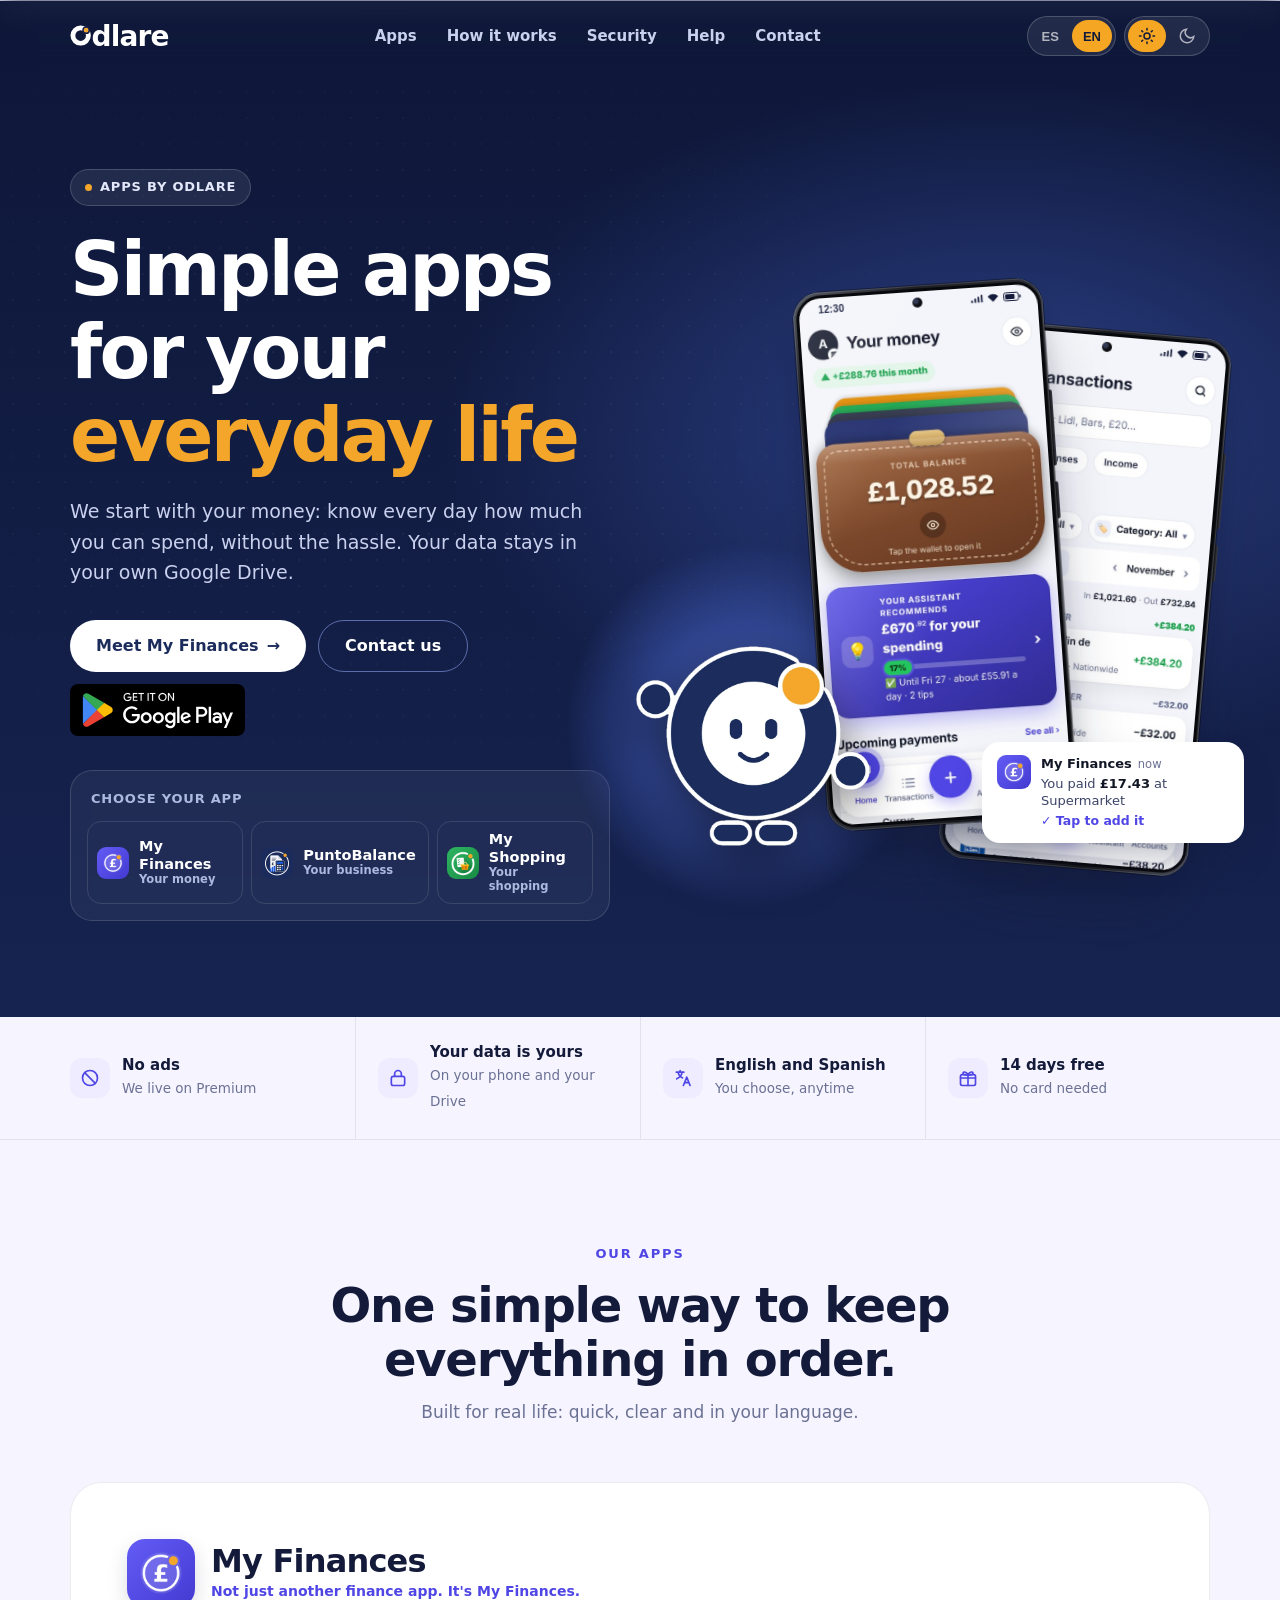
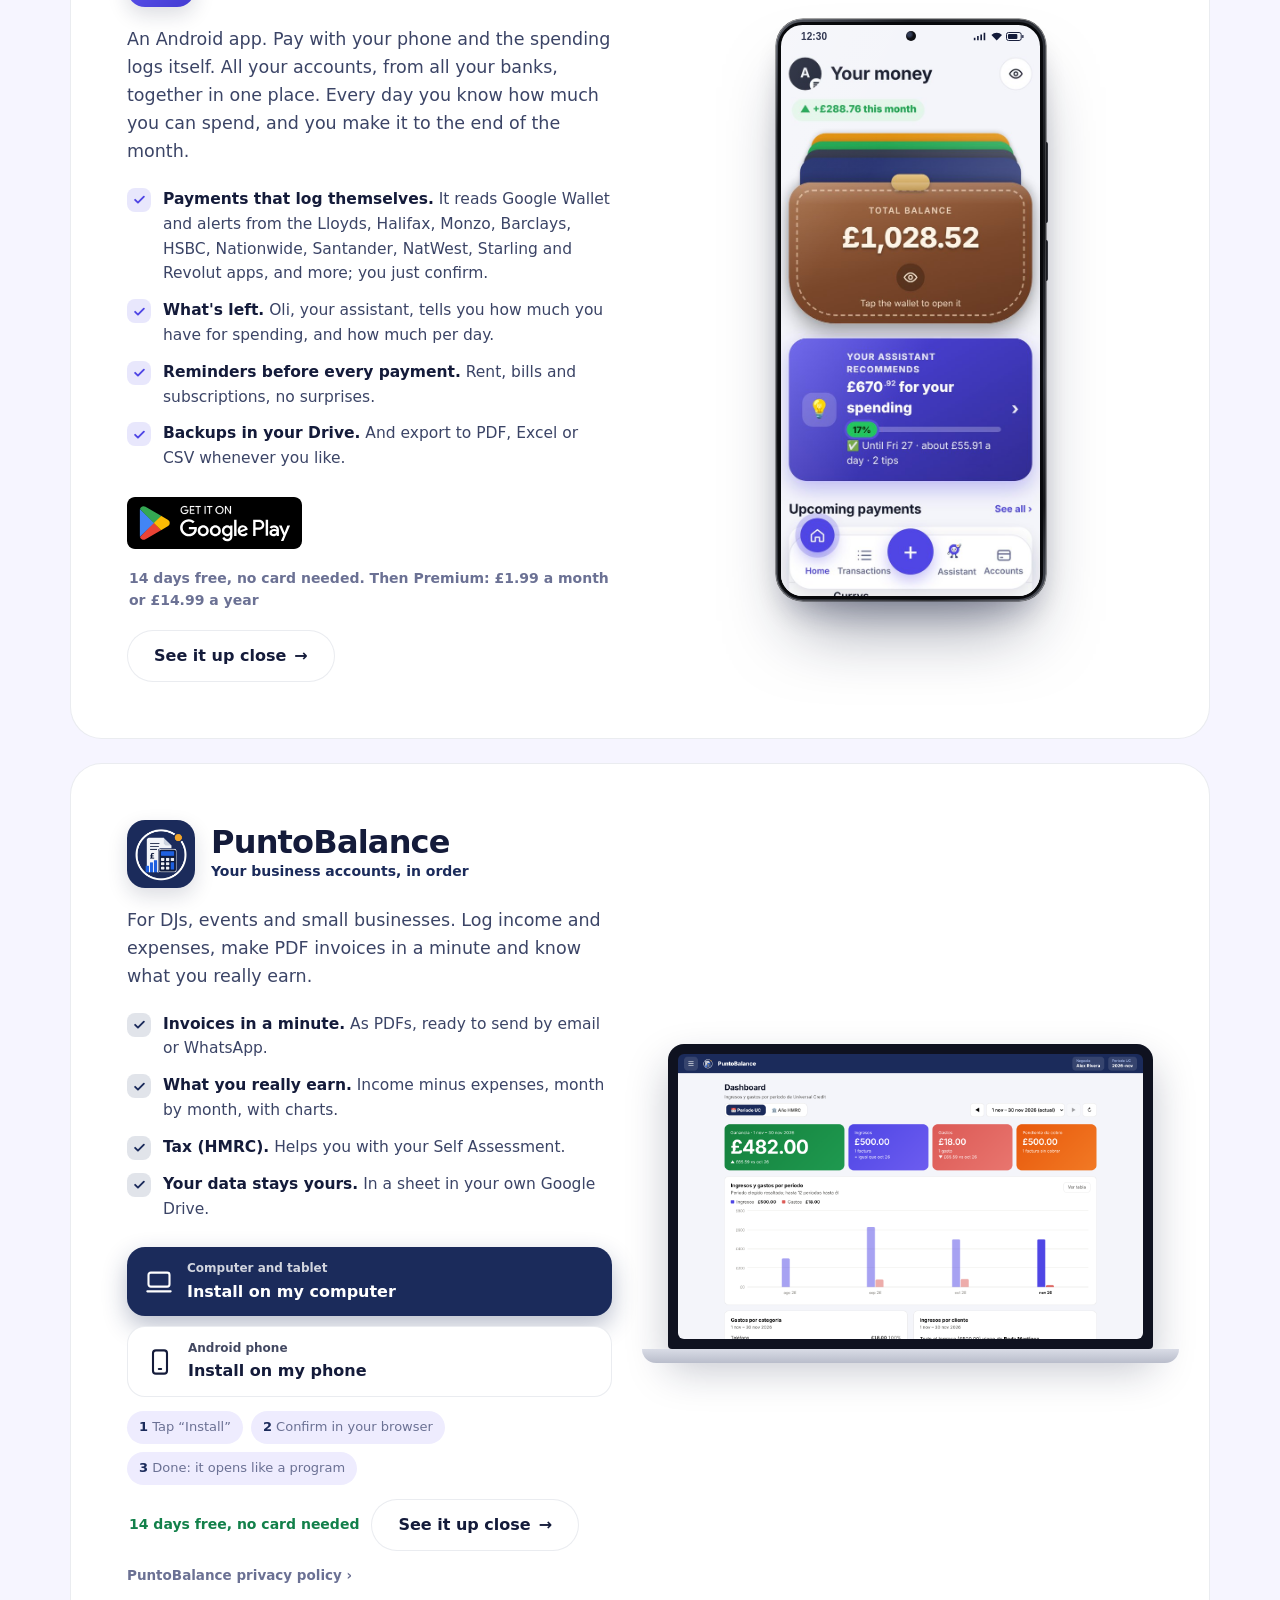
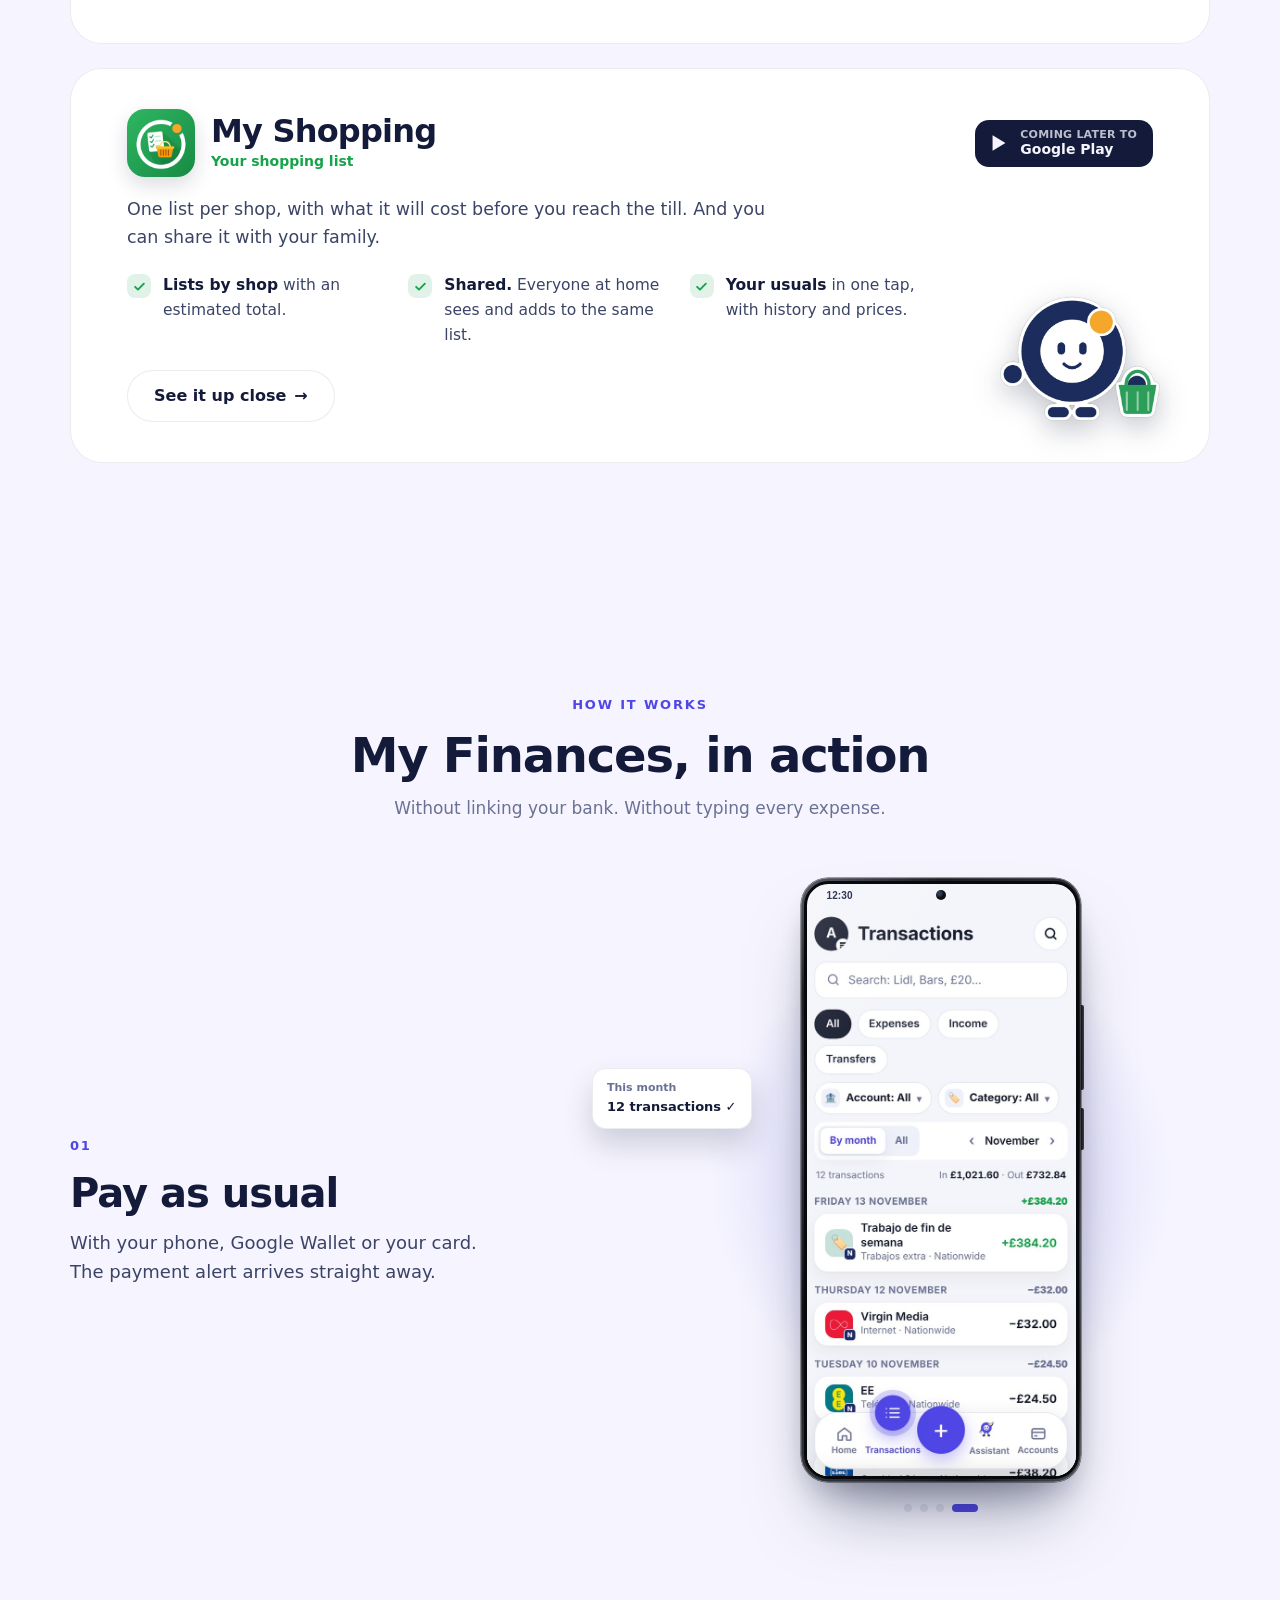
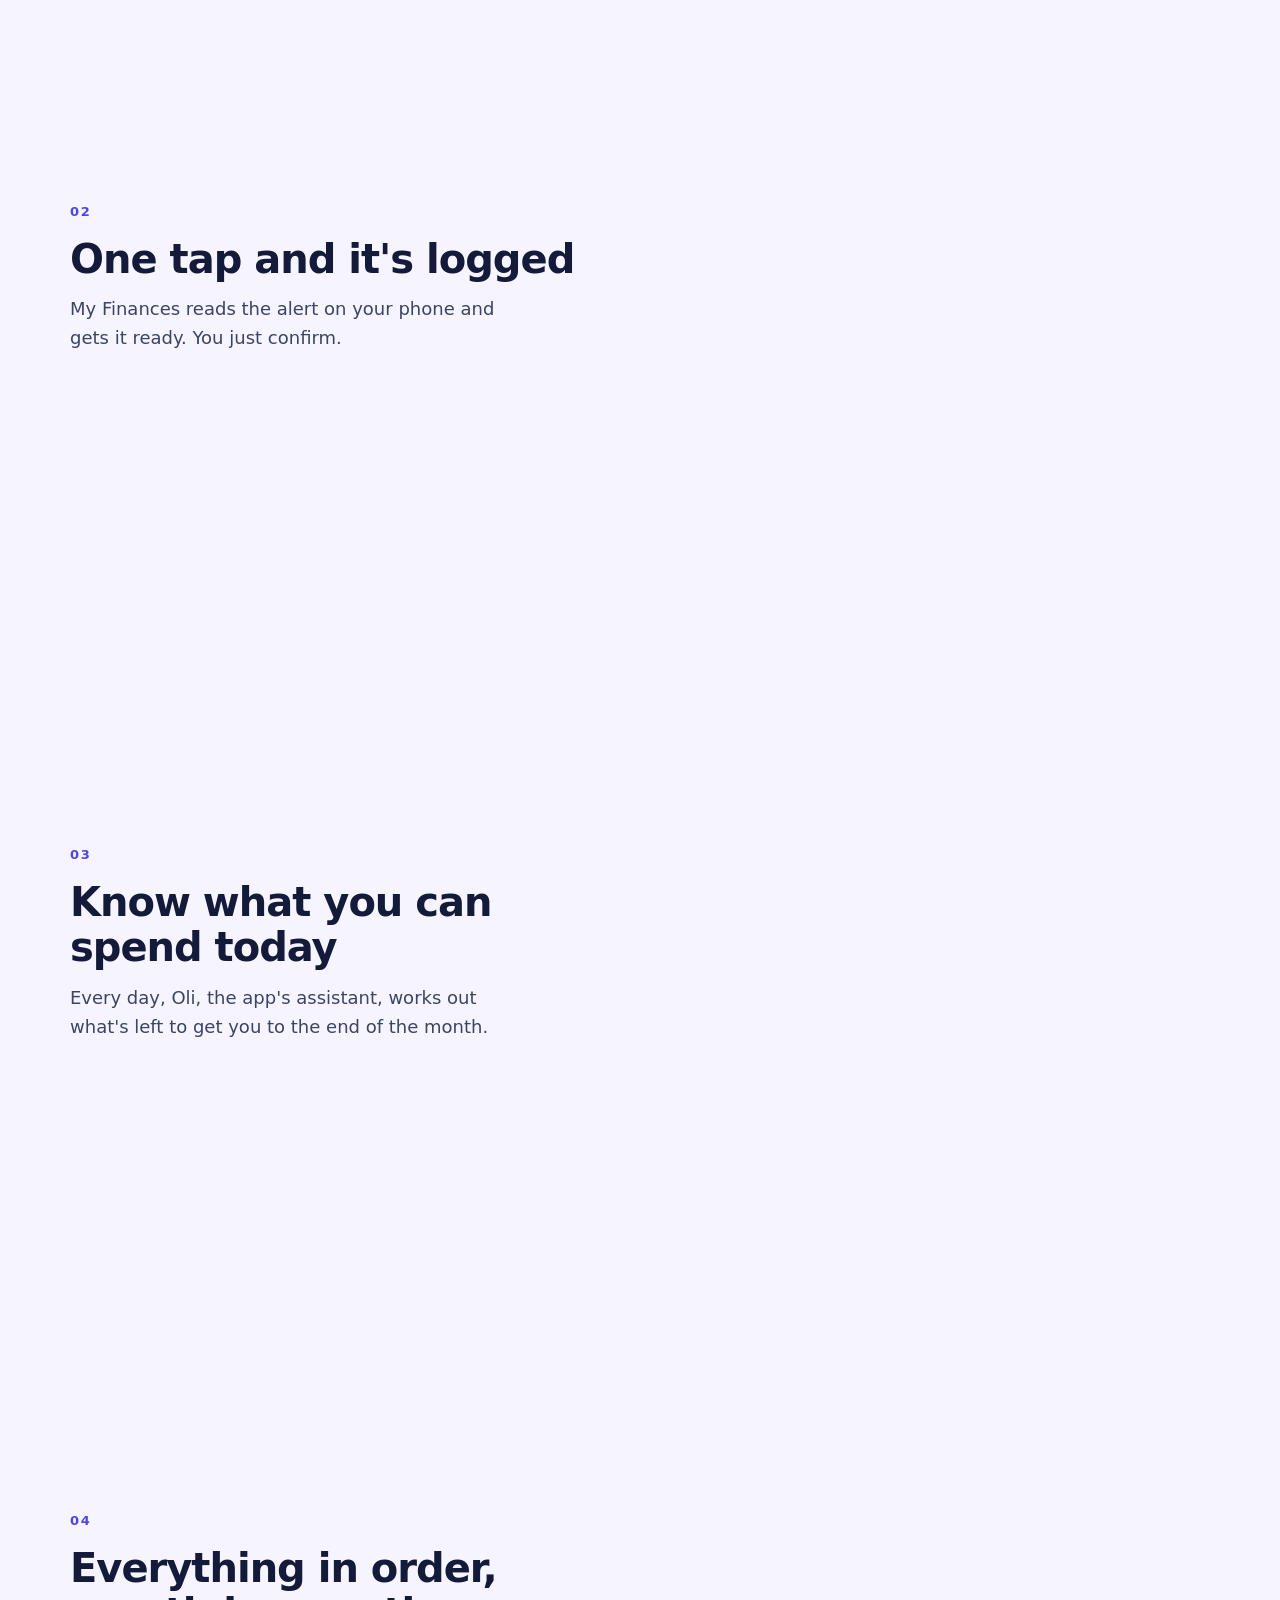
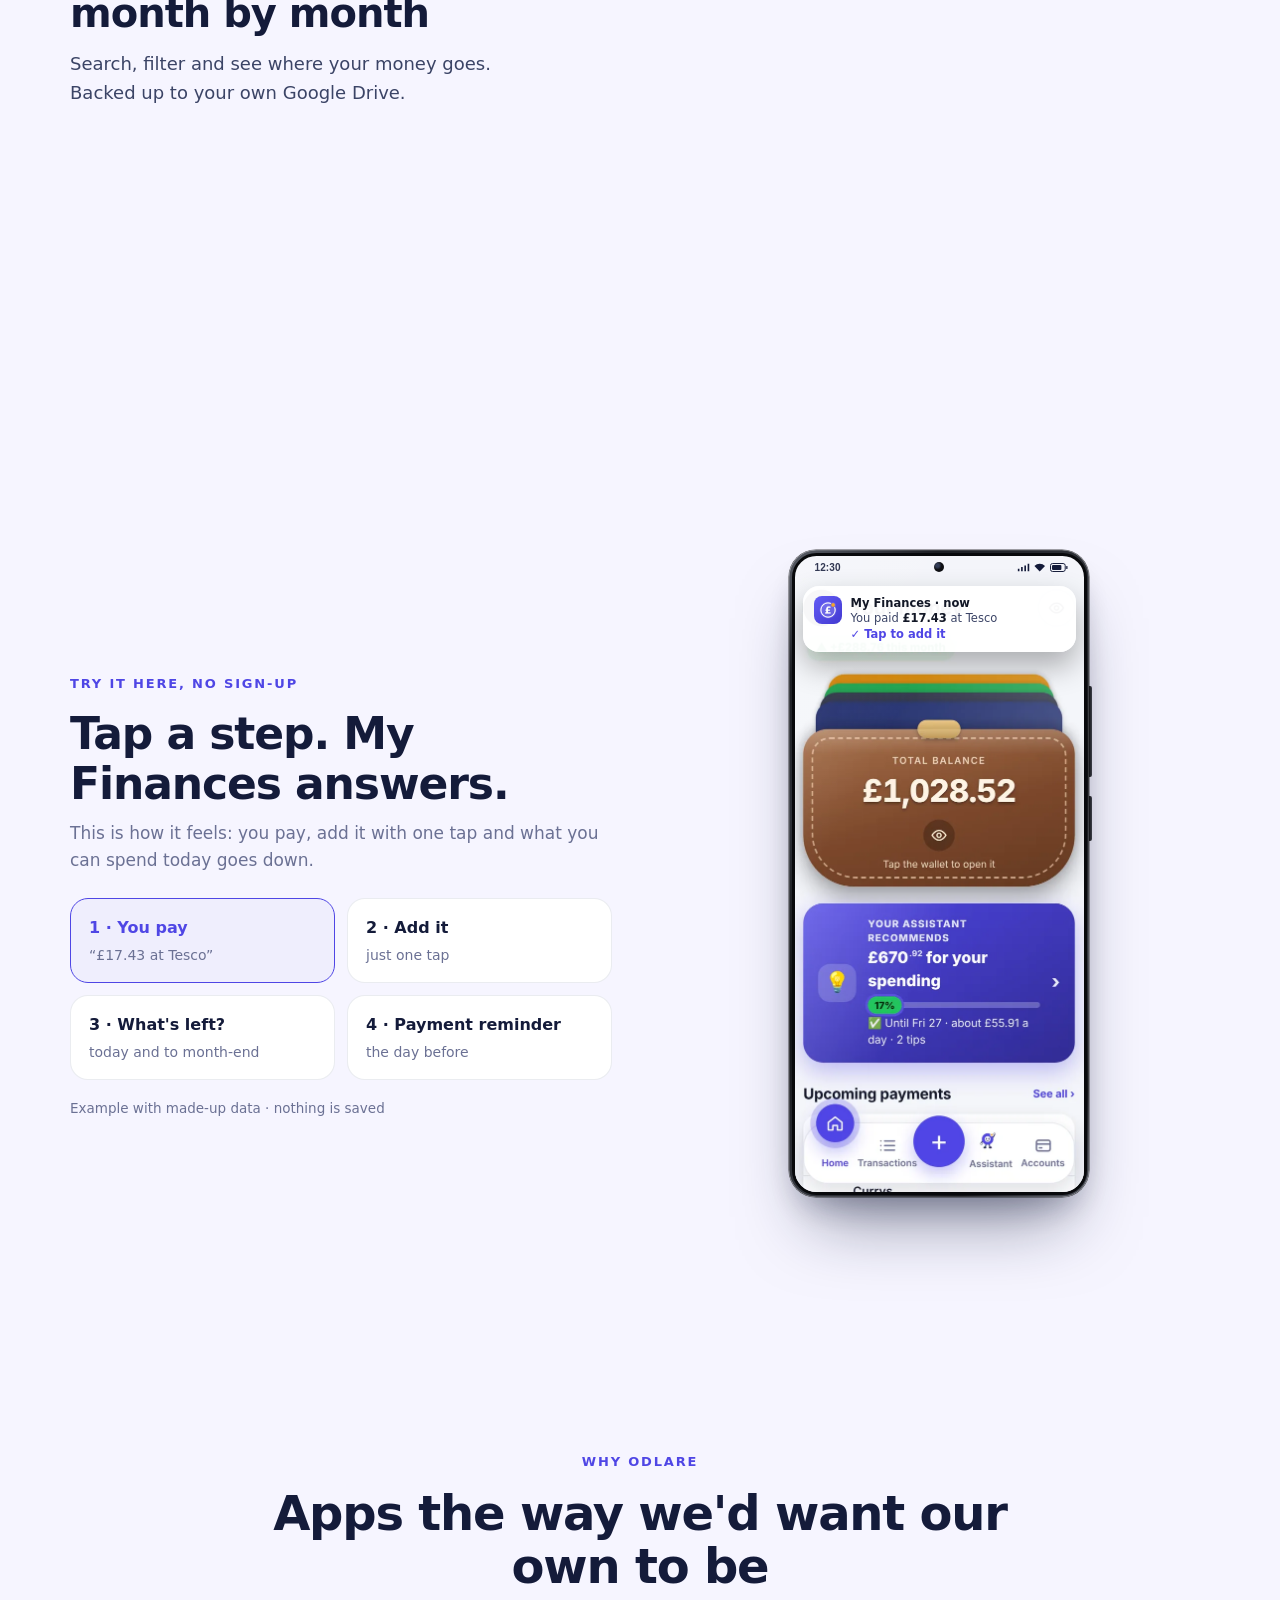
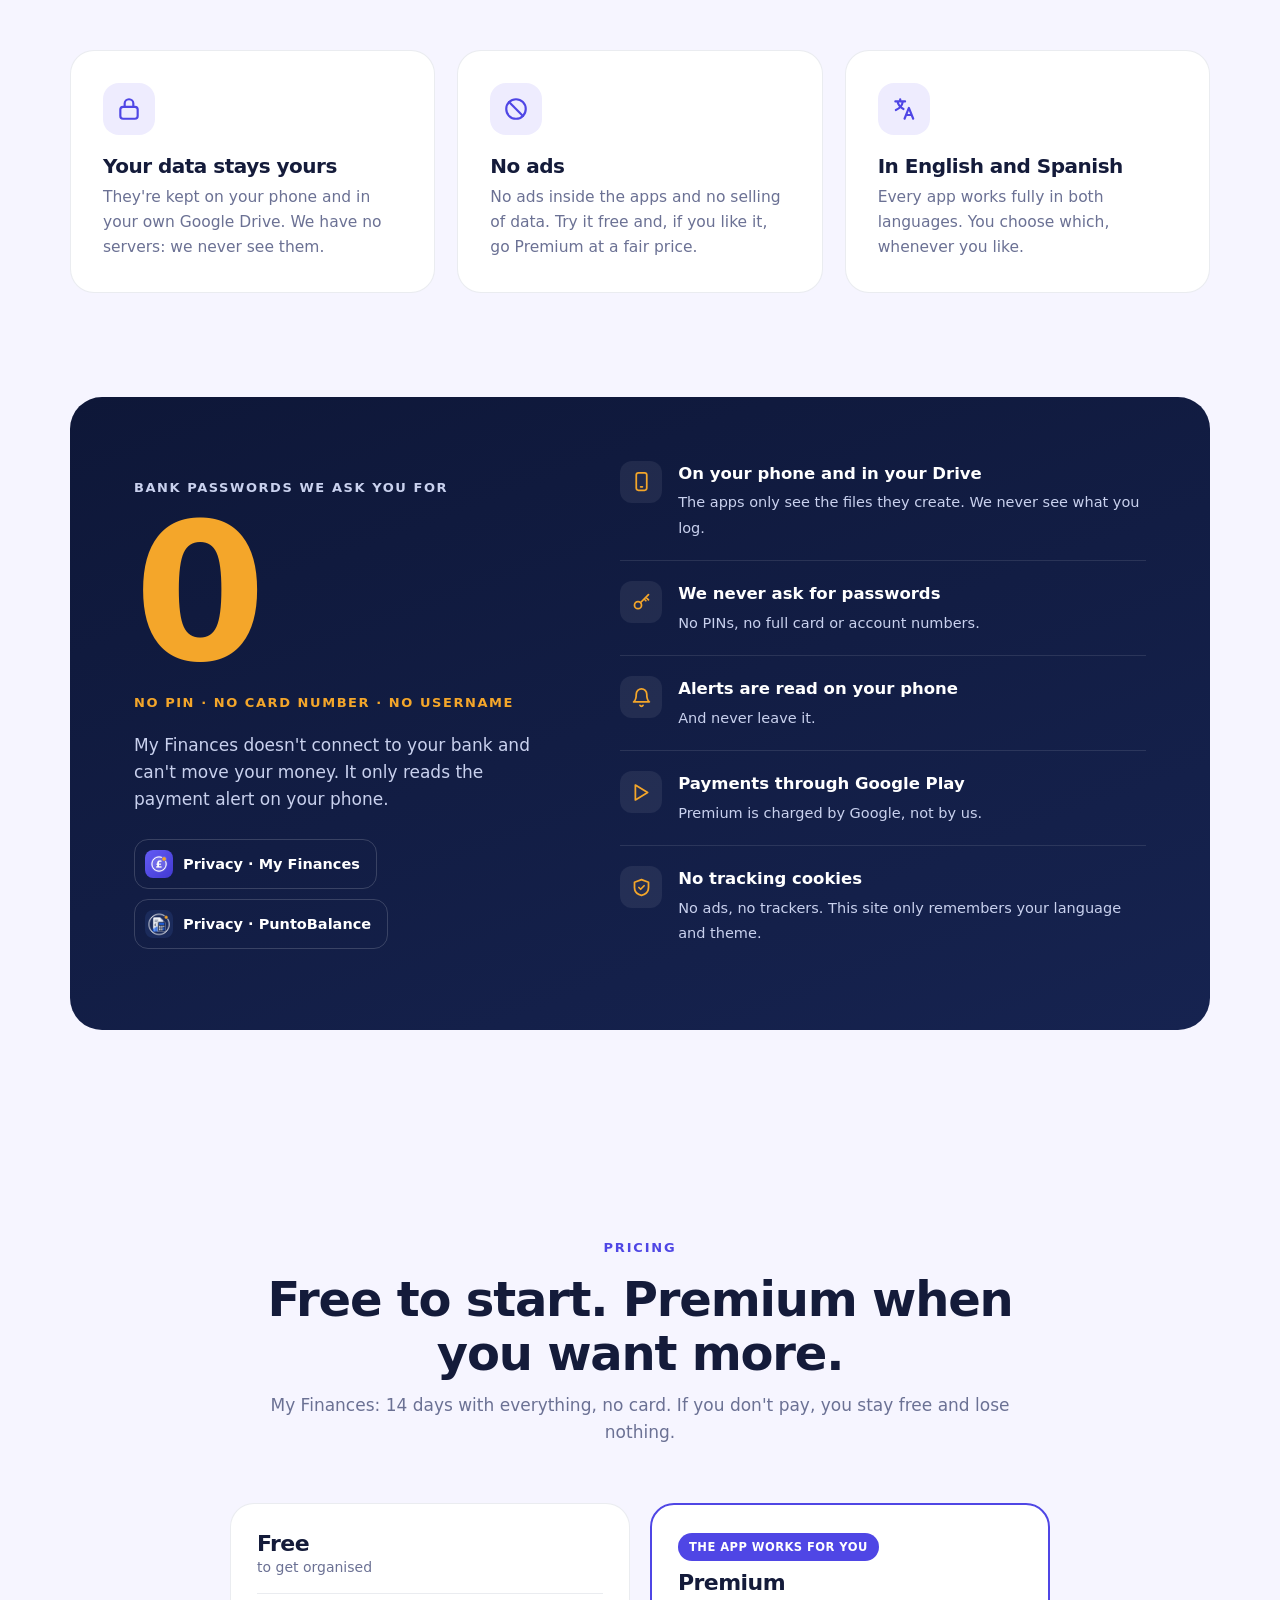
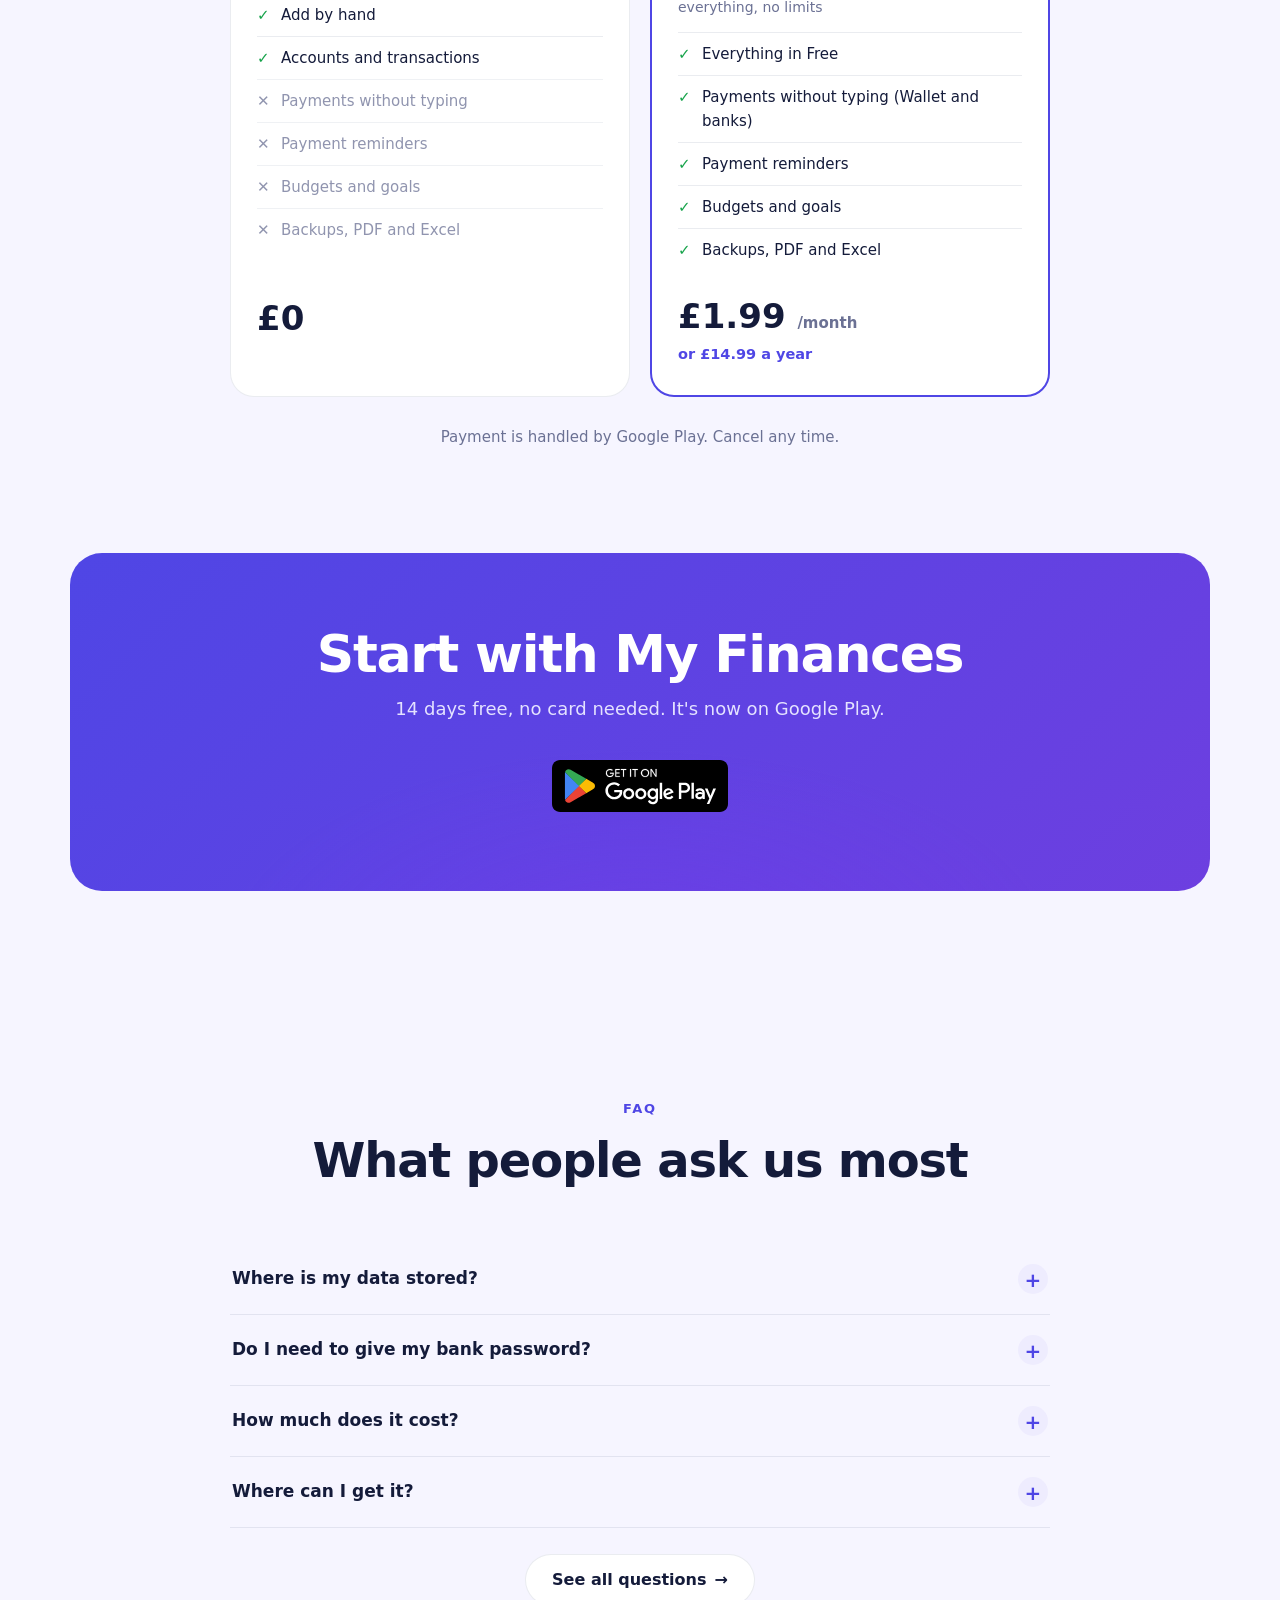
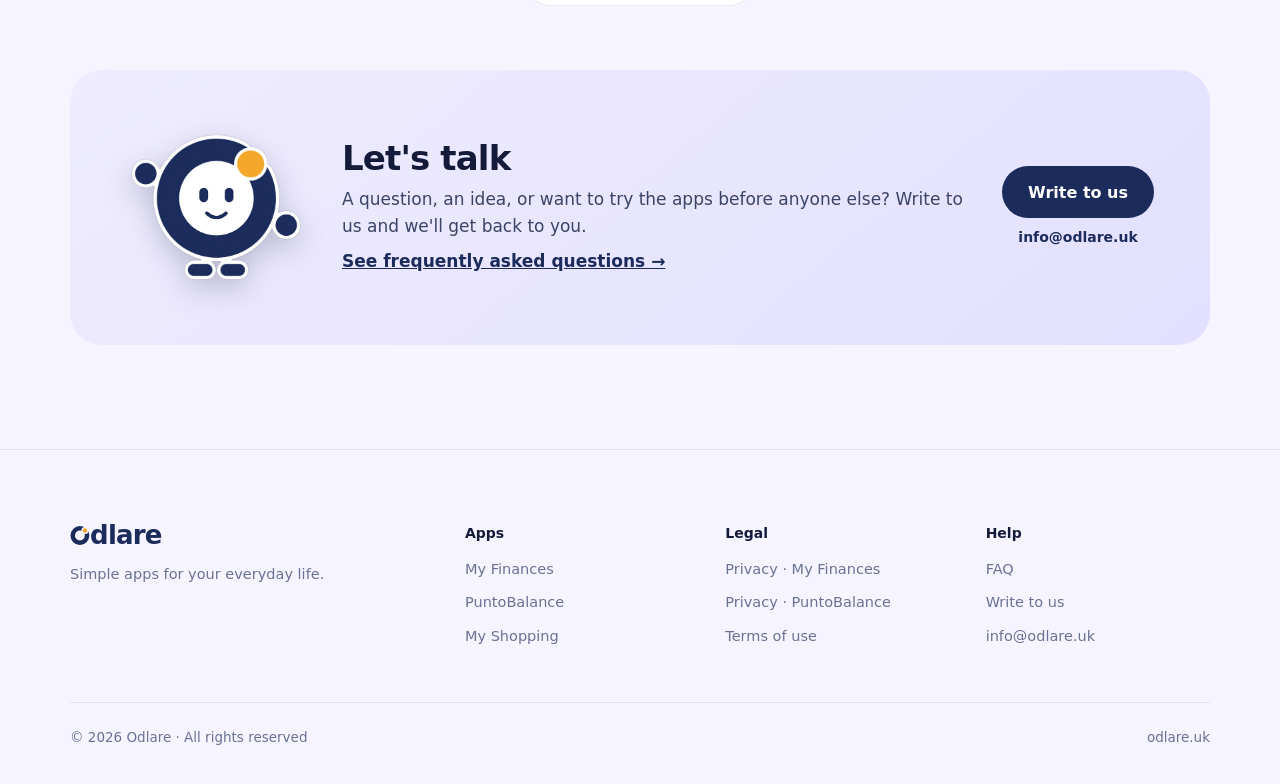
==== index.html @ 88f6f617 "Web: insignia oficial de Google Play en español (Descargar en) y en inglés, cambia con el idioma Co-" ====
<!doctype html>
<html lang="es">
<head>
<meta charset="utf-8">
<meta http-equiv="Content-Security-Policy" content="default-src 'self'; script-src 'self' 'sha256-3H8ns8wiiK9A3f/dCUdtPKDYPZGLy/FL6FqJK190CRc='; style-src 'self' 'unsafe-inline' https://fonts.googleapis.com; font-src https://fonts.gstatic.com; img-src 'self' data:; connect-src https://docs.google.com; form-action 'self' https://docs.google.com; base-uri 'self'; object-src 'none'; upgrade-insecure-requests">
<meta name="referrer" content="strict-origin-when-cross-origin">
<meta name="format-detection" content="telephone=no">
<meta name="viewport" content="width=device-width, initial-scale=1, viewport-fit=cover">
<title>Odlare · Apps sencillas para tu día a día</title>
<link rel="icon" href="data:image/svg+xml,%3Csvg xmlns='http://www.w3.org/2000/svg' viewBox='0 0 100 100'%3E%3Ccircle cx='44' cy='58' r='32' fill='none' stroke='%231B2B5B' stroke-width='20'/%3E%3Ccircle cx='66.6' cy='35.4' r='13' fill='%23F4A62A' stroke='white' stroke-width='6'/%3E%3C/svg%3E">
<meta property="og:title" content="Odlare · Apps sencillas para tu día a día">
<meta property="og:description" content="Mis Finanzas: sabes cada día cuánto puedes gastar. Tus datos, en tu propio Google Drive.">
<link rel="canonical" href="https://odlare.uk/">
<meta property="og:type" content="website">
<meta property="og:url" content="https://odlare.uk/">
<meta property="og:site_name" content="Odlare">
<meta property="og:image" content="https://odlare.uk/img/og.png">
<meta name="twitter:card" content="summary_large_image">
<meta property="og:image:width" content="1200">
<meta property="og:image:height" content="630">
<meta property="og:locale" content="es_419">
<meta property="og:locale:alternate" content="en_GB">
<meta name="theme-color" content="#0E1738">

<meta name="description" content="Odlare hace apps sencillas para tu día a día, como Mis Finanzas, PuntoBalance y Mis Compras. Sin anuncios, en español e inglés, y tus datos se quedan en tu propio Google Drive.">
<link rel="apple-touch-icon" href="/img/apple-touch-icon.png">
<link rel="icon" type="image/png" sizes="32x32" href="/img/favicon-32.png">
<link rel="preload" as="image" href="img/oli-hero.webp?v=3">
<link rel="preconnect" href="https://fonts.googleapis.com">
<link rel="preconnect" href="https://fonts.gstatic.com" crossorigin>
<link href="https://fonts.googleapis.com/css2?family=Plus+Jakarta+Sans:wght@400;500;600;700;800&display=swap" rel="stylesheet">
<style>
:root{
  --bg:#F6F5FF; --bg2:#EEECFE; --card:#FFFFFF; --ink:#141B3A; --text:#3B4466; --muted:#6B7194;
  --line:rgba(27,43,91,.09); --navy:#1B2B5B; --amber:#F4A62A; --fin:#4F46E5; --fin2:#7C3AED; --com:#16A34A;
  --logo:#1B2B5B; --shadow:0 1px 2px rgba(20,27,58,.05),0 12px 32px rgba(20,27,58,.07);
  --phone:#10162E;
}
@media (prefers-color-scheme: dark){
  :root:not([data-theme="light"]){
    --bg:#0D1124; --bg2:#141936; --card:#161C38; --ink:#F3F2FF; --text:#C9CDE6; --muted:#8E95B8;
    --line:rgba(255,255,255,.08); --logo:#FFFFFF; --shadow:0 1px 2px rgba(0,0,0,.3),0 12px 32px rgba(0,0,0,.35); --phone:#05070F; color-scheme:dark;
  }
}
:root[data-theme="dark"]{
  --bg:#0D1124; --bg2:#141936; --card:#161C38; --ink:#F3F2FF; --text:#C9CDE6; --muted:#8E95B8;
  --line:rgba(255,255,255,.08); --logo:#FFFFFF; --shadow:0 1px 2px rgba(0,0,0,.3),0 12px 32px rgba(0,0,0,.35); --phone:#05070F; color-scheme:dark;
}
*{box-sizing:border-box;margin:0;padding:0}
[hidden]{display:none!important}
html{scroll-behavior:smooth}
body{background:var(--bg);color:var(--text);font-family:'Plus Jakarta Sans',system-ui,sans-serif;line-height:1.6;-webkit-font-smoothing:antialiased;overflow-x:hidden}
a{color:inherit}
a:focus-visible,button:focus-visible{outline:3px solid var(--amber);outline-offset:3px}
.wrap{max-width:1188px;margin:0 auto;padding-left:max(24px,env(safe-area-inset-left,0px));padding-right:max(24px,env(safe-area-inset-right,0px))}
h1,h2,h3{color:var(--ink);font-weight:800;letter-spacing:-.025em;line-height:1.12}

/* Logo Odlare: la O es el aro con el puntito ámbar, luego «dlare» */
.odl{display:inline-flex;align-items:baseline;font-weight:800;letter-spacing:-.03em;color:var(--logo);line-height:1;text-decoration:none}
.odl svg{width:.865em;height:.865em;margin-right:-.094em;transform:translateY(.02em);flex:none;overflow:visible}

/* Cabecera */
body::before{content:"";position:fixed;inset:0 0 auto;height:env(safe-area-inset-top,0px);z-index:60;background:var(--bg)}
header{position:sticky;top:env(safe-area-inset-top,0px);z-index:50;background:color-mix(in srgb,var(--bg) 82%,transparent);backdrop-filter:blur(14px);-webkit-backdrop-filter:blur(14px);border-bottom:1px solid transparent;transition:border-color .2s}
header.scrolled{border-bottom-color:var(--line)}
.bar{display:flex;align-items:center;justify-content:space-between;height:72px;gap:16px}
.bar .odl{font-size:28px}
nav{display:flex;gap:30px}
nav a{text-decoration:none;font-weight:600;font-size:15px;color:var(--text);opacity:.85}
nav a:hover{opacity:1;color:var(--fin)}
.ctl{display:flex;gap:8px}
.ctl button{height:40px;min-width:40px;padding:0 12px;border-radius:999px;border:1px solid var(--line);background:var(--card);color:var(--ink);font:700 13px 'Plus Jakarta Sans',sans-serif;cursor:pointer;display:inline-flex;align-items:center;justify-content:center}
#bLang{padding:3px!important;gap:2px}#bLang span{padding:0 11px;height:32px;display:inline-flex;align-items:center;border-radius:999px;opacity:.65;transition:background .2s,opacity .2s}#bLang span.on{background:#f5a623;color:#111a3a;opacity:1}
#bTema{padding:3px!important;gap:2px;width:auto!important}#bTema span{width:38px;height:32px;display:inline-flex;align-items:center;justify-content:center;border-radius:999px;opacity:.65;transition:background .2s,opacity .2s}#bTema span.on{background:#f5a623;color:#111a3a;opacity:1}#bTema svg{width:18px;height:18px}
.ctl button svg{width:18px;height:18px}

/* Portada */
.hero{padding:72px 0 56px;position:relative;overflow-x:clip}
.hero::before{content:"";position:absolute;inset:-80px 0 auto 0;height:820px;background:radial-gradient(560px 320px at 76% 42%,color-mix(in srgb,var(--fin) 15%,transparent),transparent 72%),radial-gradient(380px 240px at 84% 64%,color-mix(in srgb,var(--com) 10%,transparent),transparent 72%);pointer-events:none;z-index:-1}
.hero .grid{display:grid;grid-template-columns:1.05fr .95fr;gap:40px;align-items:center}
.eyebrow{display:inline-flex;align-items:center;gap:8px;font-size:13px;font-weight:700;letter-spacing:.06em;text-transform:uppercase;color:var(--fin);background:color-mix(in srgb,var(--fin) 10%,transparent);padding:7px 14px;border-radius:999px;margin-bottom:22px}
.eyebrow i{width:7px;height:7px;border-radius:50%;background:var(--amber)}
.hero h1{font-size:clamp(38px,5.6vw,62px);margin-bottom:20px}
.hero h1 em{font-style:normal;background:linear-gradient(120deg,var(--fin),var(--fin2));-webkit-background-clip:text;background-clip:text;color:transparent}
.hero p.lead{font-size:19px;max-width:520px;margin-bottom:32px}
.btns{display:flex;gap:12px;flex-wrap:wrap}
.btn{display:inline-flex;align-items:center;gap:8px;height:52px;padding:0 26px;border-radius:999px;font-weight:700;font-size:16px;text-decoration:none;transition:transform .15s,box-shadow .15s}
.btn:hover{transform:translateY(-2px)}
.btn.pri{background:var(--fin);color:#fff;box-shadow:0 10px 24px color-mix(in srgb,var(--fin) 35%,transparent)}
.btn.sec{background:var(--card);color:var(--ink);border:1px solid var(--line)}
.trust{display:flex;gap:22px;flex-wrap:wrap;margin-top:34px;font-size:14px;font-weight:600;color:var(--muted)}
.trust span{display:inline-flex;align-items:center;gap:7px}
.trust svg{width:18px;height:18px;color:var(--com)}

/* Móviles */
.phones{position:relative;height:560px}
.phone{position:absolute;width:250px;aspect-ratio:9/19.4;border-radius:27px;padding:2.5px;background:linear-gradient(140deg,#5a5e68 0%,#1c1e23 14%,#2e3138 30%,#0e0f12 52%,#33363e 72%,#141519 88%,#4b4f59 100%);box-shadow:0 0 0 .5px rgba(0,0,0,.7),inset 0 0 0 .6px rgba(255,255,255,.28),0 44px 70px -24px rgba(20,27,58,.5),0 18px 34px -14px rgba(20,27,58,.35)}
.phone .scr{position:relative;width:100%;height:100%;border-radius:24.5px;overflow:hidden;background:#F4F5FA;border:3.5px solid #08090c;display:flex;flex-direction:column}.phone .scr img{flex:1;min-height:0;width:100%;object-fit:cover;object-position:center top;display:block}.phone .sb{flex:none;height:22px;display:flex;align-items:center;justify-content:space-between;padding:2px 16px 0 20px;font:700 10px/1 "Plus Jakarta Sans",sans-serif;color:#141B3A;letter-spacing:.01em}.phone .sb svg{height:9px;width:auto;display:block}.phone .sb .ico{display:flex;gap:4px;align-items:center}.phone .scr::before{content:"";position:absolute;top:6px;left:50%;width:10px;height:10px;margin-left:-5px;border-radius:50%;background:radial-gradient(circle at 35% 35%,#2b3550 0 18%,#07080c 45%);z-index:2}.phone .scr::after{content:"";position:absolute;inset:0;background:linear-gradient(118deg,rgba(255,255,255,.16) 0%,rgba(255,255,255,0) 30%);pointer-events:none;z-index:3}.phone::before{content:"";position:absolute;right:-2.5px;top:21%;width:2.5px;height:14%;border-radius:0 2px 2px 0;background:linear-gradient(90deg,#0f1013,#3d4049)}.phone::after{content:"";position:absolute;right:-2.5px;top:38%;width:2.5px;height:7%;border-radius:0 2px 2px 0;background:linear-gradient(90deg,#0f1013,#3d4049)}
.hero .p1{right:150px;top:20px;transform:rotate(-4deg);z-index:2}
.hero .p2{right:0;top:64px;transform:rotate(5deg);z-index:1}

/* Secciones */
section{padding:72px 0}
.head{text-align:center;max-width:640px;margin:0 auto 48px}
.head h2{font-size:clamp(30px,4vw,42px);margin-bottom:12px}
.head p{font-size:17px;color:var(--muted)}

.app{display:grid;grid-template-columns:1fr 1fr;gap:56px;align-items:center;background:var(--card);border-radius:32px;padding:56px;box-shadow:var(--shadow);margin-bottom:32px;position:relative;overflow:hidden}
.app.rev .media{order:-1}
.app .top{display:flex;align-items:center;gap:16px;margin-bottom:18px}
.app .top img{width:68px;height:68px;border-radius:18px;box-shadow:0 8px 20px rgba(20,27,58,.15)}
.app h3{font-size:32px}
.app .tag{font-size:14px;font-weight:700;color:var(--c)}
.app p.desc{font-size:17.5px;margin-bottom:22px}
.feats{list-style:none;display:grid;gap:12px;margin-bottom:26px}
.feats li{display:flex;gap:12px;align-items:flex-start;font-size:15.5px}
.feats li b{color:var(--ink)}
.feats .ck{flex:none;width:24px;height:24px;border-radius:8px;display:grid;place-items:center;background:color-mix(in srgb,var(--c) 13%,transparent);color:var(--c);margin-top:1px}
.feats .ck svg{width:15px;height:15px}
.meta{display:flex;flex-wrap:wrap;gap:10px;align-items:center}
.play{display:inline-flex;align-items:center;gap:10px;background:var(--ink);color:var(--bg);border-radius:14px;padding:9px 16px 9px 13px;font-weight:700;font-size:14px;line-height:1.15}
.play small{display:block;font-size:11px;font-weight:600;opacity:.75;letter-spacing:.02em}
.play svg{width:22px;height:22px}.btns .play{background:#000;color:#fff;border:1px solid rgba(255,255,255,.4);height:52px;padding:0 18px 0 14px}a.gp{display:inline-flex;line-height:0;transition:transform .15s}a.gp:hover{transform:translateY(-1px)}a.gp img{height:52px;width:auto;display:block;border-radius:8px}html[lang=en] a.gp .es,html:not([lang=en]) a.gp .en{display:none}.final a.gp{margin:6px auto 0}a.play{text-decoration:none;transition:transform .15s}a.play:hover{transform:translateY(-1px)}
.price{font-size:14px;font-weight:600;color:var(--muted);padding:8px 2px}
.noti{position:absolute;z-index:4;left:-34px;bottom:6px;width:262px;display:flex;gap:10px;align-items:flex-start;padding:12px 14px;border-radius:18px;background:color-mix(in srgb,var(--card) 92%,transparent);backdrop-filter:blur(10px);-webkit-backdrop-filter:blur(10px);border:1px solid var(--line);box-shadow:0 20px 40px -12px rgba(20,27,58,.35);font-size:13px;line-height:1.35;color:var(--text);animation:notiIn .8s .4s both,flota 5s 1.2s ease-in-out infinite}
.noti img{width:34px;height:34px;border-radius:9px;flex:none}.noti b{color:var(--ink)}.noti .t{color:var(--muted);font-size:11.5px;margin-left:6px}.noti p{margin:2px 0}.noti em{font-style:normal;font-weight:700;color:var(--fin);font-size:12.5px}
@keyframes notiIn{from{opacity:0;transform:translateY(14px) scale(.96)}}
@media (prefers-reduced-motion:reduce){.noti{animation:none}}
.media{display:flex;justify-content:center;position:relative;z-index:1}
.media .phone{position:relative;width:270px}
.app.pronto{display:block;padding:40px 56px}
.app.pronto .top{flex-wrap:wrap}.app.pronto .top .play{margin-left:auto}
.app.pronto .desc{max-width:640px}
.app.pronto .feats{grid-template-columns:repeat(3,1fr);gap:16px 28px;margin-bottom:0}
@media (max-width:900px){.app.pronto{padding:28px 22px}.app.pronto .feats{grid-template-columns:1fr}.app.pronto .top .play{margin-left:0}}

/* Principios */
.cards{display:grid;grid-template-columns:repeat(3,1fr);gap:22px}
.card{background:var(--card);border-radius:24px;padding:32px;box-shadow:var(--shadow)}
.card .ic{width:52px;height:52px;border-radius:16px;display:grid;place-items:center;background:var(--bg2);color:var(--fin);margin-bottom:20px}
.card .ic svg{width:26px;height:26px}
.card h3{font-size:20px;margin-bottom:8px}
.card p{font-size:15.5px;color:var(--muted)}

/* Contacto */
.contact{background:linear-gradient(140deg,#EEECFE,#E3E0FF);border-radius:32px;padding:56px;display:grid;grid-template-columns:auto 1fr auto;gap:36px;align-items:center;color:#3B4466}
.contact h2{color:#141B3A;font-size:34px;margin-bottom:8px}
.contact p{font-size:17px}
.contact .mail{display:flex;flex-direction:column;align-items:center;gap:8px}.contact .dir{font-weight:700;font-size:14px;user-select:all;color:#1B2B5B}
.contact .btn.pri{background:var(--navy);color:#fff;box-shadow:none}
.oli{width:180px;height:auto;animation:flota 4s ease-in-out infinite;filter:drop-shadow(0 10px 14px rgba(20,27,58,.22))}
@keyframes hola{0%,55%,100%{transform:rotate(0)}65%{transform:rotate(-14deg)}75%{transform:rotate(6deg)}85%{transform:rotate(-12deg)}}
@keyframes flota{50%{transform:translateY(-5px)}}

/* Privacidad */
.priv{max-width:800px;margin:0 auto;background:var(--card);border-radius:24px;padding:36px 40px;box-shadow:var(--shadow)}
.priv h2{font-size:28px;margin-bottom:4px}.priv h3{font-size:18px;margin:22px 0 6px}.priv .fecha{font-style:italic;margin:0 0 14px!important}.priv a{color:var(--fin);font-weight:600}
.priv ul{padding-left:20px;display:grid;gap:8px;font-size:15.5px}
.priv p{font-size:15.5px;margin-top:6px}.priv ul{margin-top:6px}

footer{padding:40px 0 48px;border-top:1px solid var(--line);margin-top:24px}
footer .wrap{display:flex;justify-content:space-between;align-items:center;gap:20px;flex-wrap:wrap;font-size:14px;color:var(--muted);font-weight:600}
footer .odl{font-size:26px}
footer a{text-decoration:none}

.rv{transition:transform .6s ease}
@media (prefers-reduced-motion:reduce){.oli{animation:none!important}}


/* Formulario */
.velo{position:fixed;inset:0;z-index:100;background:rgba(13,17,36,.55);display:flex;align-items:center;justify-content:center;padding:max(16px,env(safe-area-inset-top,0px)) max(16px,env(safe-area-inset-right,0px)) max(16px,env(safe-area-inset-bottom,0px)) max(16px,env(safe-area-inset-left,0px))}
.velo[hidden]{display:none!important}
.caja{background:var(--card);color:var(--text);width:100%;max-width:520px;max-height:100%;overflow:auto;border-radius:24px;padding:28px;box-shadow:0 30px 70px rgba(0,0,0,.3);display:flex;flex-direction:column}
.caja .cab{display:flex;justify-content:space-between;align-items:center;gap:12px}
.caja h2{font-size:26px}
.caja .x{width:40px;height:40px;border-radius:50%;border:0;background:var(--bg2);color:var(--ink);font-size:16px;cursor:pointer}
.caja .sub{margin:6px 0 14px;color:var(--muted)}
.caja label{display:block;font-weight:700;font-size:14px;color:var(--ink);margin:12px 0 6px}
.caja input,.caja select,.caja textarea{width:100%;font:500 16px 'Plus Jakarta Sans',sans-serif;color:var(--ink);background:var(--bg);border:1.5px solid var(--line);border-radius:14px;padding:12px 14px;resize:vertical}
.caja input:focus,.caja select:focus,.caja textarea:focus{outline:none;border-color:var(--fin)}
.caja .ancho{width:100%;justify-content:center;margin-top:18px;border:0;cursor:pointer}
.caja .nota{font-size:13px;color:var(--muted);text-align:center;margin-top:10px}
.caja .err{color:#DC2626;font-weight:600;font-size:14px;margin-top:10px}
.caja .dirbox{display:flex;align-items:center;justify-content:space-between;gap:10px;flex-wrap:wrap;background:var(--bg2);border-radius:14px;padding:10px 12px 10px 16px;margin-bottom:12px;font-weight:800;color:var(--ink);user-select:all}
.caja .mini{height:38px;padding:0 14px;font-size:14px;cursor:pointer}
.caja .fila{display:flex;gap:10px;flex-wrap:wrap;margin-top:12px}.caja .fila .btn{cursor:pointer;border:0}.caja .fila .btn.sec{border:1px solid var(--line)}
.caja .ok{color:var(--com);font-weight:700;margin-top:10px}
.okbox{text-align:center;padding:10px 0 4px;display:flex;flex-direction:column;align-items:center;gap:10px}.okbox .okic{width:64px;height:64px;border-radius:50%;display:grid;place-items:center;background:color-mix(in srgb,var(--com) 15%,transparent);color:var(--com)}.okbox .okic svg{width:32px;height:32px}.okbox h3{font-size:22px}.okbox p{color:var(--muted);max-width:360px}
.caja .ancho[disabled]{opacity:.6;cursor:wait}
button.btn{cursor:pointer;font-family:inherit;border:0}button.btn.sec{border:1px solid var(--line)}
@media (max-width:900px){
  nav{display:none}
  .hero{padding-top:40px}
  .hero .grid{grid-template-columns:1fr;gap:20px}
  .phones{height:470px;max-width:400px;margin:0 auto;width:100%}
  .hero .phone{width:205px}
  .hero .p1{left:0;right:auto}.hero .p2{right:0}
  .noti{left:auto;right:-4px;bottom:24px;width:230px;font-size:12px}
  .app{grid-template-columns:1fr;padding:32px 22px;gap:30px}
  .app .media{order:-1}
  .media .phone{width:230px}
  .cards{grid-template-columns:1fr}
  .contact{grid-template-columns:1fr;text-align:center;padding:40px 24px;justify-items:center}
  .priv{padding:28px 22px}
  section{padding:52px 0}
}
@media (max-width:420px){.wrap{padding-left:max(16px,env(safe-area-inset-left,0px));padding-right:max(16px,env(safe-area-inset-right,0px))}.hero .phone{width:180px}.phones{height:410px}.bar .odl{font-size:25px}}
.pbpriv{display:inline-block;margin-top:14px;font-size:13.5px;font-weight:700;color:var(--muted);text-decoration:none}.pbpriv:hover{color:var(--ink);text-decoration:underline}
.resumen .polt{margin-top:20px;font-weight:700;color:var(--ink)}.resumen .dosbtn{display:flex;gap:10px;flex-wrap:wrap}.resumen .dosbtn .btn{margin-top:10px;gap:10px}.resumen .dosbtn img{width:28px;height:28px;border-radius:8px}
.resumen{max-width:800px;margin:0 auto;background:var(--card);border-radius:24px;padding:36px 40px;box-shadow:var(--shadow)}.resumen h2{font-size:26px;margin-bottom:14px}.resumen ul{padding-left:20px;display:grid;gap:8px;font-size:15.5px}.resumen .btn{margin-top:22px;height:auto;min-height:52px;padding:12px 24px;text-align:center}
.volver{display:inline-flex;align-items:center;gap:6px;font-weight:700;color:var(--fin);text-decoration:none;margin:32px 0 18px}
@media (max-width:900px){.resumen{padding:28px 22px}}
.app.pb{--c:#1B2B5B}
.app.pb .media{display:flex;justify-content:center}
.lap{width:100%;max-width:560px}.lap .pant{background:#0F1220;border-radius:16px 16px 4px 4px;padding:10px;box-shadow:0 20px 40px rgba(20,27,58,.25)}.lap .pant img{display:block;width:100%;border-radius:6px}
.lap .base{height:14px;background:linear-gradient(#D9DCE6,#B9BDCB);border-radius:0 0 14px 14px;margin:0 -26px}
.pbbtn{display:flex;flex-direction:column;gap:10px;margin-top:6px}
.pbbtn a{display:flex;align-items:center;gap:14px;border-radius:18px;padding:12px 18px;text-decoration:none}
.pbbtn a svg{width:28px;height:28px;flex:none}
.pbbtn a small{display:block;font-size:12px;font-weight:600;opacity:.8}.pbbtn a b{font-size:16px}
.pbbtn .pc{background:#1B2B5B;color:#fff;box-shadow:0 10px 24px rgba(27,43,91,.3)}
.pbbtn .an{background:var(--card);color:var(--ink);border:1px solid var(--line)}
.pbpasos{display:flex;gap:8px;margin:14px 0 4px;font-size:13px;color:var(--muted);flex-wrap:wrap}
.pbpasos span{background:var(--bg2);border-radius:999px;padding:6px 12px}.pbpasos b{color:#1B2B5B}
.pbmeta{display:flex;gap:10px;align-items:center;margin-top:14px;flex-wrap:wrap}
.pbmeta .price{font-weight:700;color:#12804A}
.pbmeta .cod{font-size:13px;color:var(--muted)}

/* --- Portada oscura (nueva) --- */
header:not(.scrolled){background:transparent;--dotbg:#14204B;--logo:#fff}
header:not(.scrolled) nav a{color:#C9D1EE;opacity:1}
header:not(.scrolled) nav a:hover{color:#fff}
header:not(.scrolled) .ctl button{background:#ffffff14;border-color:#ffffff30;color:#fff}
body::before{background:#0E1738}
.hero{margin-top:-72px;padding:168px 0 96px;background:radial-gradient(900px 560px at 78% 42%,#2B3F86 0,transparent 62%),linear-gradient(180deg,#0E1738,#162350);color:#C9D1EE;overflow:hidden}
.hero::before{display:none}
.hero h1{color:#fff}
.hero h1 em{background:none;-webkit-background-clip:initial;background-clip:initial;color:var(--amber)}
.hero p.lead{color:#C9D1EE}
.hero .eyebrow{background:#ffffff14;border:1px solid #ffffff2a;color:#E3E8FA}
.hero .btn.pri{background:#fff;color:var(--navy);box-shadow:none}
.hero .btn.sec{background:transparent;color:#fff;border:1.5px solid #5C6DAA}
.hero .trust{color:#AEB9E0}.hero .trust svg{color:var(--amber)}
.hero .noti{left:auto;right:-34px;bottom:-18px;background:#fff;color:#3B4466;border-color:transparent}
.hero .noti b{color:#121726}
.heroOli{position:absolute;left:-60px;bottom:-34px;width:250px;height:auto;z-index:3;filter:drop-shadow(0 18px 24px rgba(0,0,0,.5))}
.heroGlow{position:absolute;left:-130px;bottom:-90px;width:380px;height:380px;border-radius:50%;background:radial-gradient(circle,#5B75D6 0,#3A52A8 38%,transparent 68%);opacity:.7;z-index:2;pointer-events:none}
.oliApp{position:absolute;width:150px;height:auto;z-index:2;filter:drop-shadow(0 10px 14px rgba(20,27,58,.25));animation:flota 4s ease-in-out infinite}
.app.fin .oliApp{right:10px;bottom:16px;width:140px;z-index:5}
.app.pronto .oliApp{right:44px;bottom:26px;width:170px}
.app.pronto .feats{margin-right:210px}
@media (max-width:900px){
 .hero{padding:112px 0 56px}
 .heroOli,.heroGlow{display:none}
 .app.fin .oliApp{display:none}
 .app.pronto .oliApp{position:relative;right:auto;bottom:auto;display:block;margin:18px auto 0;width:140px}
 .app.pronto .feats{margin-right:0}
}
@media (prefers-reduced-motion:reduce){.oliApp{animation:none}}
/* --- Opción B (nov 2026): más aire, menos sombras, líneas finas --- */
section{padding:104px 0}
.head{margin-bottom:56px;max-width:780px}
#seguridad{padding-top:0}
#contacto{padding-top:24px}
.head h2{font-size:clamp(32px,4.4vw,48px)}
.hero h1{font-size:clamp(42px,6.2vw,74px);letter-spacing:-.035em}
.app,.card,.resumen,.priv{box-shadow:none;border:1px solid var(--line)}
.app{margin-bottom:24px}
.lbl{display:block;text-align:center;font-size:13px;font-weight:800;letter-spacing:.14em;text-transform:uppercase;color:var(--fin);margin-bottom:14px}

/* Caja para elegir app (portada) */
.elige{margin-top:34px;max-width:540px;background:#ffffff0d;border:1px solid #ffffff24;border-radius:22px;padding:16px;backdrop-filter:blur(8px);-webkit-backdrop-filter:blur(8px)}
.elige .tt{font-size:13px;font-weight:700;letter-spacing:.06em;text-transform:uppercase;color:#AEB9E0;margin:2px 4px 12px}
.elige .ops{display:flex;gap:8px;flex-wrap:wrap}
.elige a{flex:1 1 150px;display:flex;align-items:center;gap:10px;padding:9px 12px 9px 9px;border-radius:14px;border:1px solid #ffffff1f;text-decoration:none;color:#fff;font-weight:700;font-size:14.5px;line-height:1.2;transition:background .15s,border-color .15s}
.elige a:hover{background:#ffffff14;border-color:#ffffff40}
.elige a img{width:32px;height:32px;border-radius:9px;flex:none}
.elige a small{display:block;font-size:11.5px;font-weight:600;color:#AEB9E0}

/* Franja de confianza */
.franja{border-bottom:1px solid var(--line);background:var(--bg)}
.franja .wrap{display:grid;grid-template-columns:repeat(4,1fr)}
.franja .i{display:flex;gap:12px;align-items:center;padding:26px 22px;border-left:1px solid var(--line)}
.franja .i:first-child{border-left:0;padding-left:0}
.franja .ic{flex:none;width:40px;height:40px;border-radius:12px;display:grid;place-items:center;background:var(--bg2);color:var(--fin)}
.franja .ic svg{width:20px;height:20px}
.franja b{display:block;color:var(--ink);font-size:15px;line-height:1.3}
.franja span{font-size:13.5px;color:var(--muted);line-height:1.35}

/* Cómo funciona */
.pasos{display:grid;grid-template-columns:repeat(3,1fr);border:1px solid var(--line);border-radius:28px;overflow:hidden;background:var(--card)}
.pasos>div{padding:36px 32px 40px;border-left:1px solid var(--line)}
.pasos>div:first-child{border-left:0}
.pasos .n{width:36px;height:36px;border-radius:50%;display:grid;place-items:center;background:var(--navy);color:#fff;font-weight:800;font-size:15px;margin-bottom:22px}
.pasos h3{font-size:21px;margin-bottom:8px}
.pasos p{font-size:15.5px;color:var(--muted)}
.pasos .chip{display:inline-flex;align-items:center;gap:8px;margin-top:20px;padding:9px 14px;border-radius:12px;background:var(--bg2);font-size:13.5px;font-weight:700;color:var(--ink)}
.pasos .chip img{width:22px;height:22px;border-radius:6px}
.centro{text-align:center;margin-top:36px}

/* Seguridad */
.segura{background:linear-gradient(160deg,#0E1738,#162350);border-radius:32px;padding:64px;display:grid;grid-template-columns:.9fr 1.1fr;gap:56px;align-items:center;color:#C9D1EE}
.segura h2{color:#fff;font-size:clamp(30px,3.6vw,42px);margin-bottom:14px}
.segura p.sub{font-size:17px;margin-bottom:26px}
.segura .pols{display:flex;gap:10px;flex-wrap:wrap}
.segura .pols a{display:inline-flex;align-items:center;gap:10px;padding:10px 16px 10px 10px;border-radius:14px;border:1px solid #ffffff2a;color:#fff;text-decoration:none;font-weight:700;font-size:14.5px}
.segura .pols a:hover{background:#ffffff12}
.segura .pols img{width:28px;height:28px;border-radius:8px}
.segura ul{list-style:none;display:grid;gap:0}
.segura li{display:flex;gap:16px;align-items:flex-start;padding:20px 0;border-top:1px solid #ffffff1a}
.segura li:first-child{border-top:0;padding-top:0}
.segura li .ic{flex:none;width:42px;height:42px;border-radius:12px;display:grid;place-items:center;background:#ffffff12;color:var(--amber)}
.segura li .ic svg{width:21px;height:21px}
.segura li b{display:block;color:#fff;font-size:16.5px;margin-bottom:2px}
.segura li span{font-size:14.5px}

/* Banda final */
.final{position:relative;overflow:hidden;text-align:center;border-radius:32px;padding:72px 32px;background:radial-gradient(600px 300px at 50% 120%,#7C3AED55,transparent 70%),linear-gradient(135deg,#4F46E5,#6D3FE0)}
.final h2{color:#fff;font-size:clamp(32px,4.6vw,52px);margin-bottom:12px}
.final p{color:#E4E2FF;font-size:18px;margin-bottom:30px}
.final .btn{background:#fff;color:var(--navy);border:0;cursor:pointer}
.avForm{display:flex;gap:8px;align-items:center;max-width:440px;margin:0 auto;background:#fff;border-radius:999px;padding:5px 5px 5px 20px;box-shadow:0 10px 30px rgba(13,17,36,.25)}
.avForm input[type=email]{flex:1;min-width:0;border:0;outline:0;background:transparent;font:inherit;font-size:16px;color:#1B2B5B;padding:10px 0}
.avForm input[type=email]::placeholder{color:#6B7280}
.avForm:focus-within{box-shadow:0 0 0 3px #F4A62A,0 10px 30px rgba(13,17,36,.25)}
.sr{position:absolute;width:1px;height:1px;overflow:hidden;clip:rect(0 0 0 0);white-space:nowrap}
.avHp{position:absolute;left:-9999px;width:1px;height:1px;opacity:0}
.avBtn{border:0;cursor:pointer;background:#F4A62A;color:#1B2B5B;font:inherit;font-weight:800;font-size:15px;padding:12px 22px;border-radius:999px;white-space:nowrap}
.avBtn:disabled{opacity:.6;cursor:default}
.final p.avNota{font-size:14px;color:#E4E2FF;margin:14px 0 0;min-height:22px}
.final p.avNota.err{color:#FFD4D4;font-weight:700}
.final p.avNota.ok{color:#fff;font-weight:800;font-size:17px}
.final .oliF{position:absolute;right:48px;bottom:-6px;width:150px;filter:drop-shadow(0 14px 18px rgba(0,0,0,.3))}
.aviso{max-width:760px;margin:22px auto 0;display:flex;gap:12px;align-items:center;justify-content:center;font-size:15px;color:var(--muted);text-align:left}
.aviso b{color:var(--ink)}
.aviso button{background:none;border:0;padding:0;font:inherit;font-weight:700;color:var(--fin);cursor:pointer;text-decoration:underline}

:root[data-theme="dark"] .app.pb{--c:#9DB0FF}@media (prefers-color-scheme: dark){:root:not([data-theme="light"]) .app.pb{--c:#9DB0FF}}
/* --- Acabado premium --- */
body{font-feature-settings:"ss01","cv11";text-rendering:optimizeLegibility}
::selection{background:color-mix(in srgb,var(--fin) 25%,transparent)}
.rv{opacity:0;transform:translateY(22px);transition:opacity .8s cubic-bezier(.2,.7,.2,1),transform .8s cubic-bezier(.2,.7,.2,1)}
.rv.on{opacity:1;transform:none}
@media (prefers-reduced-motion:reduce){.rv{opacity:1;transform:none;transition:none}}
.hero::after{content:"";position:absolute;inset:0;background-image:radial-gradient(rgba(255,255,255,.07) 1px,transparent 1px);background-size:26px 26px;-webkit-mask-image:radial-gradient(70% 60% at 30% 40%,#000,transparent 75%);mask-image:radial-gradient(70% 60% at 30% 40%,#000,transparent 75%);pointer-events:none}
.hero .wrap{position:relative;z-index:1}
.btn .fl{transition:transform .2s}.btn:hover .fl{transform:translateX(3px)}
.app{transition:border-color .3s,transform .3s}
.app:hover{border-color:color-mix(in srgb,var(--c,var(--fin)) 35%,transparent)}
.card{transition:border-color .3s,transform .3s}.card:hover{transform:translateY(-3px);border-color:color-mix(in srgb,var(--fin) 30%,transparent)}
.price{font-variant-numeric:tabular-nums}
#bMenu{display:none}
@media (max-width:900px){
  #bMenu{display:inline-flex}
  header.open{background:var(--bg);border-bottom-color:var(--line)}
  header.open nav{display:flex;position:absolute;left:0;right:0;top:72px;flex-direction:column;gap:0;background:var(--bg);border-bottom:1px solid var(--line);padding:8px 24px 18px;box-shadow:0 24px 40px rgba(13,17,36,.18)}
  header.open nav a{padding:14px 0;font-size:17px;color:var(--ink)!important;border-bottom:1px solid var(--line)}
  header.open nav a:last-child{border-bottom:0}
  header.open{--logo:var(--ink)}
  header.open .ctl button{background:var(--card);border-color:var(--line);color:var(--ink)}
}
/* Preguntas frecuentes */
.faq{max-width:820px;margin:0 auto}
.faq h2{font-size:22px;margin:40px 0 12px}
.faq h2:first-child{margin-top:0}
.faq details{border-bottom:1px solid var(--line)}
.faq summary{list-style:none;cursor:pointer;display:flex;justify-content:space-between;gap:16px;align-items:center;padding:20px 2px;font-weight:700;font-size:17px;color:var(--ink)}
.faq summary::-webkit-details-marker{display:none}
.faq summary::after{content:"+";flex:none;width:30px;height:30px;border-radius:50%;display:grid;place-items:center;background:var(--bg2);color:var(--fin);font-size:20px;font-weight:600;transition:transform .2s}
.faq details[open] summary::after{transform:rotate(45deg)}
.faq .r{padding:0 46px 22px 2px;font-size:16px}
.faq .r a{color:var(--fin);font-weight:700}
.hp{position:absolute!important;left:-9999px!important;width:1px;height:1px;overflow:hidden}

/* Mis Finanzas en acción (pantallas que cambian al bajar) */
.sh{display:grid;grid-template-columns:1fr 1fr;gap:64px;align-items:stretch}
body{overflow-x:clip}
.st{min-height:74vh;display:flex;flex-direction:column;justify-content:center;opacity:.28;transition:opacity .5s}
.st.on{opacity:1}
.st .n{font-size:13px;font-weight:800;letter-spacing:.14em;color:var(--fin);margin-bottom:14px}
.st h3{font-size:clamp(28px,3.2vw,40px);margin-bottom:14px}
.st p{font-size:18px;max-width:440px}
.sh-sticky{position:sticky;top:max(92px,calc(50vh - 300px));display:flex;flex-direction:column;align-items:center;gap:22px}
.sh-glow{position:absolute;width:520px;height:520px;top:40px;border-radius:50%;background:radial-gradient(circle,color-mix(in srgb,var(--fin) 22%,transparent),transparent 65%);z-index:-1}
.shp{position:relative!important;width:280px}
.shp .scr{position:relative}
.shp .lay{position:absolute;inset:22px 0 0 0;width:100%;height:calc(100% - 22px);object-fit:cover;object-position:top;transition:opacity .6s,filter .6s}
.shp .lay2{opacity:0}
.sh-sticky[data-p="4"] .lay2{opacity:1}
.sh-sticky[data-p="1"] .lay1,.sh-sticky[data-p="2"] .lay1{filter:brightness(.72)}
.s-noti{position:absolute;z-index:5;left:8px;right:8px;top:30px;display:flex;gap:9px;align-items:flex-start;padding:10px 11px;border-radius:16px;background:rgba(255,255,255,.96);box-shadow:0 14px 30px rgba(0,0,0,.3);font-size:11.5px;line-height:1.35;color:#3B4466;transform:translateY(-130%);opacity:0;transition:transform .6s cubic-bezier(.2,.8,.2,1.1),opacity .4s}
.s-noti img{flex:none!important;width:28px!important;height:28px;border-radius:8px;object-fit:contain}.s-noti b{color:#121726}.s-noti em{font-style:normal;font-weight:700;color:#4F46E5}
.sh-sticky[data-p="1"] .s-noti{transform:none;opacity:1}
.s-sheet{position:absolute;z-index:5;left:0;right:0;bottom:0;background:#fff;border-radius:22px 22px 0 0;padding:16px 16px 20px;box-shadow:0 -10px 30px rgba(0,0,0,.25);transform:translateY(105%);transition:transform .6s cubic-bezier(.2,.8,.2,1);color:#141B3A}
.sh-sticky[data-p="2"] .s-sheet{transform:none}
.s-sheet .bar{width:40px;height:4px;border-radius:4px;background:#D9DCE6;margin:0 auto 14px}
.s-sheet .t{font-size:11px;font-weight:700;letter-spacing:.08em;text-transform:uppercase;color:#6B7194}
.s-sheet .m{font-size:30px;font-weight:800;letter-spacing:-.02em;margin:4px 0 10px}
.s-sheet .f{display:flex;justify-content:space-between;font-size:12.5px;padding:8px 0;border-top:1px solid #EEF0F6}.s-sheet .f b{font-weight:700}
.s-sheet .ok{margin-top:12px;height:42px;border-radius:12px;background:#4F46E5;color:#fff;display:grid;place-items:center;font-weight:800;font-size:14px;animation:latido 1.6s ease-in-out infinite}
@keyframes latido{50%{box-shadow:0 0 0 7px rgba(79,70,229,.18)}}
.s-ring{position:absolute;z-index:4;left:6px;right:6px;top:54.4%;height:24.6%;border-radius:16px;border:3px solid var(--amber);opacity:0;transform:scale(1.08);transition:opacity .5s,transform .5s}
.sh-sticky[data-p="3"] .s-ring{opacity:1;transform:none;animation:latido2 1.8s ease-in-out infinite}
@keyframes latido2{50%{box-shadow:0 0 0 8px rgba(244,166,42,.22)}}
.s-chip{position:absolute;z-index:6;left:calc(50% + 50px);top:73%;padding:10px 14px;border-radius:14px;background:var(--card);border:1px solid var(--line);box-shadow:0 16px 30px rgba(20,27,58,.18);font-size:13px;font-weight:700;color:var(--ink);opacity:0;transform:translateX(10px);transition:opacity .5s,transform .5s;white-space:nowrap}
.s-chip small{display:block;font-size:11px;color:var(--muted);font-weight:600}
.sh-sticky[data-p="3"] .s-chip.c3,.sh-sticky[data-p="4"] .s-chip.c4{opacity:1;transform:none}
.s-chip.c4{top:30%;left:-80px;right:auto}
.dots{display:flex;gap:8px}.dots i{width:8px;height:8px;border-radius:99px;background:var(--line);transition:width .4s,background .4s}
.sh-sticky[data-p="1"] .dots i:nth-child(1),.sh-sticky[data-p="2"] .dots i:nth-child(2),.sh-sticky[data-p="3"] .dots i:nth-child(3),.sh-sticky[data-p="4"] .dots i:nth-child(4){width:26px;background:var(--fin)}
@media (max-width:900px){
  .sh{grid-template-columns:1fr;gap:28px}
  .sh-vis{order:-1}
  .sh-sticky{position:relative;top:0}
  .shp{width:230px}
  .s-chip{left:auto;right:-18px}.s-chip.c4{left:-18px;right:auto}
  .st{min-height:0;display:none;opacity:1;text-align:center;align-items:center}
  .st.on{display:flex}
  .st h3{font-size:26px}.st p{font-size:16.5px}
}
@media (prefers-reduced-motion:reduce){.s-noti,.s-sheet,.s-ring,.s-chip,.shp .lay{transition:none}.s-sheet .ok,.s-ring{animation:none!important}}
/* Entrada de la portada */
@keyframes sube{from{opacity:0;translate:0 40px}}
@keyframes aparece{from{opacity:0;scale:.85}}
.hero .phone.p1{animation:sube 1s .15s both cubic-bezier(.2,.7,.2,1)}
.hero .phone.p2{animation:sube 1s .3s both cubic-bezier(.2,.7,.2,1)}
.heroOli{animation:aparece .8s .6s both cubic-bezier(.2,.8,.2,1.2)}
.hero h1,.hero .lead,.hero .btns,.hero .elige,.hero .eyebrow{animation:sube .9s both cubic-bezier(.2,.7,.2,1)}
.hero .lead{animation-delay:.08s}.hero .btns{animation-delay:.16s}.hero .elige{animation-delay:.24s}
@media (prefers-reduced-motion:reduce){.hero *{animation:none!important}}

/* Pie en columnas */
footer{padding:72px 0 36px;margin-top:0}
footer .wrap{display:block;font-weight:500}
footer .cols{display:grid;grid-template-columns:1.6fr 1fr 1fr 1fr;gap:36px}
footer .cols p{margin-top:12px;max-width:260px;font-size:14.5px}
footer h4{color:var(--ink);font-size:14px;font-weight:800;margin-bottom:14px}
footer .cols a:not(.odl){display:block;font-size:14.5px;margin-bottom:10px;color:var(--muted);cursor:pointer}
footer .cols a:not(.odl):hover{color:var(--ink)}
footer .bajo{border-top:1px solid var(--line);margin-top:44px;padding-top:24px;font-size:13.5px;display:flex;justify-content:space-between;gap:12px;flex-wrap:wrap}

@media (max-width:900px){
  section{padding:64px 0}
  .elige{margin-top:26px}
  .franja .wrap{grid-template-columns:1fr 1fr}
  .franja .i{padding:18px 12px;border-left:0}
  .franja .i:nth-child(odd){padding-left:0}
  .franja .i:nth-child(n+3){border-top:1px solid var(--line)}
  .pasos{grid-template-columns:1fr}
  .pasos>div{border-left:0;border-top:1px solid var(--line);padding:28px 24px}
  .pasos>div:first-child{border-top:0}
  .segura{grid-template-columns:1fr;padding:40px 24px;gap:32px}
  .final{padding:56px 22px 150px}
  .final .oliF{right:50%;transform:translateX(50%);width:120px}
  footer .cols{grid-template-columns:1fr 1fr}
  footer .cols>div:first-child{grid-column:1/-1}
}
</style>
<link rel="stylesheet" href="css/detalle.css">
<link rel="stylesheet" href="css/mejoras.css">
<script type="application/ld+json">
{"@context":"https://schema.org","@graph":[
{"@type":"Organization","@id":"https://odlare.uk/#org","name":"Odlare","url":"https://odlare.uk/","logo":"https://odlare.uk/img/apple-touch-icon.png","email":"info@odlare.uk"},
{"@type":"WebSite","name":"Odlare","url":"https://odlare.uk/","inLanguage":["es","en"],"publisher":{"@id":"https://odlare.uk/#org"}},
{"@type":"SoftwareApplication","name":"Mis Finanzas","applicationCategory":"FinanceApplication","operatingSystem":"Android","publisher":{"@id":"https://odlare.uk/#org"}},
{"@type":"SoftwareApplication","name":"PuntoBalance","applicationCategory":"BusinessApplication","operatingSystem":"Windows, Android, ChromeOS","url":"https://odlare.uk/puntobalance/","publisher":{"@id":"https://odlare.uk/#org"}}
]}
</script>
</head>
<body>


<svg width="0" height="0" style="position:absolute" aria-hidden="true">
  <symbol id="o" viewBox="0 0 100 100"><circle cx="44" cy="58" r="32" fill="none" stroke="currentColor" stroke-width="20"/><circle cx="66.6" cy="35.4" r="13" fill="#F4A62A" stroke-width="6" style="stroke:var(--dotbg,var(--bg))"/></symbol>
  <symbol id="ck" viewBox="0 0 24 24"><path d="M5 12.5l4.5 4.5L19 7.5" fill="none" stroke="currentColor" stroke-width="3" stroke-linecap="round" stroke-linejoin="round"/></symbol>
</svg>

<header id="cab">
  <div class="wrap bar">
    <a href="/" class="odl" aria-label="Odlare"><svg aria-hidden="true"><use href="#o"/></svg>dlare</a>
    <nav id="menu">
      <a href="#apps" data-es="Apps" data-en="Apps">Apps</a>
      <a href="#como-funciona" data-es="Cómo funciona" data-en="How it works">Cómo funciona</a>
      <a href="#seguridad" data-es="Seguridad" data-en="Security">Seguridad</a>
      <a href="ayuda.html" data-es="Ayuda" data-en="Help">Ayuda</a>
      <a href="#contacto" data-es="Contacto" data-en="Contact">Contacto</a>
    </nav>
    <div class="ctl">
      <button id="bMenu" type="button" aria-label="Menú" aria-expanded="false" aria-controls="menu"><svg viewBox="0 0 24 24" fill="none" stroke="currentColor" stroke-width="2.2" stroke-linecap="round"><path d="M4 7h16M4 12h16M4 17h16"/></svg></button>
      <button id="bLang" type="button" aria-label="Cambiar idioma / Change language"><span class="on">ES</span><span>EN</span></button>
      <button id="bTema" type="button" aria-label="Tema claro / oscuro · Light / dark theme"><span><svg viewBox="0 0 24 24" fill="none" stroke="currentColor" stroke-width="2" stroke-linecap="round"><circle cx="12" cy="12" r="4"/><path d="M12 2v2M12 20v2M4.9 4.9l1.4 1.4M17.7 17.7l1.4 1.4M2 12h2M20 12h2M4.9 19.1l1.4-1.4M17.7 6.3l1.4-1.4"/></svg></span><span><svg viewBox="0 0 24 24" fill="none" stroke="currentColor" stroke-width="2" stroke-linecap="round"><path d="M21 12.8A9 9 0 1 1 11.2 3a7 7 0 0 0 9.8 9.8z"/></svg></span></button>
    </div>
  </div>
</header>

<main>
<section class="hero">
  <div class="wrap grid">
    <div>
      <span class="eyebrow"><i></i><span data-es="Apps de Odlare" data-en="Apps by Odlare">Apps de Odlare</span></span>
      <h1 data-es="Apps sencillas para tu <em>día a día</em>" data-en="Simple apps for your <em>everyday life</em>">Apps sencillas para tu <em>día a día</em></h1>
      <p class="lead" data-es="Empezamos por tu dinero: sabes cada día cuánto puedes gastar, sin complicaciones. Tus datos se quedan en tu propio Google Drive." data-en="We start with your money: know every day how much you can spend, without the hassle. Your data stays in your own Google Drive.">Empezamos por tu dinero: sabes cada día cuánto puedes gastar, sin complicaciones. Tus datos se quedan en tu propio Google Drive.</p>
      <div class="btns">
        <a class="btn pri" href="#apps" data-es="Conoce Mis Finanzas <span class=fl>→</span>" data-en="Meet My Finances <span class=fl>→</span>">Conoce Mis Finanzas <span class=fl>→</span></a>
        <button type="button" class="btn sec" data-abrir-form="1" data-es="Escríbenos" data-en="Contact us">Escríbenos</button>
        <a class="gp" href="https://play.google.com/store/apps/details?id=com.odlare.misfinanzas" target="_blank" rel="noopener"><img class="es" src="img/google-play-es.svg" alt="Descargar en Google Play" width="203" height="60"><img class="en" src="img/google-play-en.svg" alt="Get it on Google Play" width="203" height="60"></a>
      </div>
      <div class="elige">
        <div class="tt" data-es="Elige tu app" data-en="Choose your app">Elige tu app</div>
        <div class="ops">
          <a href="#mis-finanzas" data-app="fin"><img src="img/icono-finanzas.png" alt=""><span><span data-es="Mis Finanzas" data-en="My Finances">Mis Finanzas</span><small data-es="Tu dinero" data-en="Your money">Tu dinero</small></span></a>
          <a href="#puntobalance" data-app="pb"><img src="img/icono-puntobalance.png" alt=""><span>PuntoBalance<small data-es="Tu negocio" data-en="Your business">Tu negocio</small></span></a>
          <a href="#mis-compras" data-app="com"><img src="img/icono-compras.png" alt=""><span><span data-es="Mis Compras" data-en="My Shopping">Mis Compras</span><small data-es="Tu compra" data-en="Your shopping">Tu compra</small></span></a>
        </div>
      </div>
    </div>
    <div class="phones" aria-hidden="true">
      <div class="heroGlow"></div><img class="heroOli" src="img/oli-hero.webp?v=3" alt="">
      <div class="phone p2"><div class="scr"><div class="sb"><span>12:30</span><span class="ico"><svg viewBox="0 0 16 11"><path d="M1 10h2V7H1zM5 10h2V5H5zM9 10h2V3H9zM13 10h2V1h-2z" fill="currentColor"/></svg><svg viewBox="0 0 14 11"><path d="M7 10.5 0.5 3.6a9.4 9.4 0 0 1 13 0z" fill="currentColor"/></svg><svg viewBox="0 0 22 11"><rect x="0.6" y="0.6" width="18" height="9.8" rx="2.6" fill="none" stroke="currentColor" stroke-width="1.2"/><rect x="2.4" y="2.4" width="11.5" height="6.2" rx="1.3" fill="currentColor"/><rect x="19.8" y="3.6" width="1.6" height="3.8" rx=".8" fill="currentColor"/></svg></span></div><img data-img="fin2" src="img/fin2-es.jpg" alt=""></div></div>
      <div class="noti">
        <img src="img/icono-finanzas.png" alt="">
        <div><b data-es="Mis Finanzas" data-en="My Finances">Mis Finanzas</b><span class="t" data-es="ahora" data-en="now">ahora</span>
          <p data-es="Pagaste <b>£17.43</b> en Súper" data-en="You paid <b>£17.43</b> at Supermarket">Pagaste <b>£17.43</b> en Súper</p>
          <em data-es="✓ Toca para apuntarlo" data-en="✓ Tap to add it">✓ Toca para apuntarlo</em></div>
      </div>
      <div class="phone p1"><div class="scr"><div class="sb"><span>12:30</span><span class="ico"><svg viewBox="0 0 16 11"><path d="M1 10h2V7H1zM5 10h2V5H5zM9 10h2V3H9zM13 10h2V1h-2z" fill="currentColor"/></svg><svg viewBox="0 0 14 11"><path d="M7 10.5 0.5 3.6a9.4 9.4 0 0 1 13 0z" fill="currentColor"/></svg><svg viewBox="0 0 22 11"><rect x="0.6" y="0.6" width="18" height="9.8" rx="2.6" fill="none" stroke="currentColor" stroke-width="1.2"/><rect x="2.4" y="2.4" width="11.5" height="6.2" rx="1.3" fill="currentColor"/><rect x="19.8" y="3.6" width="1.6" height="3.8" rx=".8" fill="currentColor"/></svg></span></div><img data-img="fin" src="img/fin-es.jpg" alt=""></div></div>
    </div>
  </div>
</section>

<div class="franja">
  <div class="wrap">
    <div class="i"><span class="ic"><svg viewBox="0 0 24 24" fill="none" stroke="currentColor" stroke-width="2" stroke-linecap="round" stroke-linejoin="round"><circle cx="12" cy="12" r="9"/><path d="M5.6 5.6l12.8 12.8"/></svg></span><div><b data-es="Sin anuncios" data-en="No ads">Sin anuncios</b><span data-es="Vivimos de Premium" data-en="We live on Premium">Vivimos de Premium</span></div></div>
    <div class="i"><span class="ic"><svg viewBox="0 0 24 24" fill="none" stroke="currentColor" stroke-width="2" stroke-linecap="round" stroke-linejoin="round"><rect x="4" y="10" width="16" height="11" rx="2.5"/><path d="M8 10V7a4 4 0 0 1 8 0v3"/></svg></span><div><b data-es="Tus datos son tuyos" data-en="Your data is yours">Tus datos son tuyos</b><span data-es="En tu teléfono y tu Drive" data-en="On your phone and your Drive">En tu teléfono y tu Drive</span></div></div>
    <div class="i"><span class="ic"><svg viewBox="0 0 24 24" fill="none" stroke="currentColor" stroke-width="2" stroke-linecap="round" stroke-linejoin="round"><path d="M4 5h9M8.5 3v2M6 5c.5 3 2.5 5.5 5.5 7M11 5c-.6 3.4-3 6.5-6.5 8"/><path d="M12.5 21l4-10 4 10M14 17.5h5"/></svg></span><div><b data-es="Español e inglés" data-en="English and Spanish">Español e inglés</b><span data-es="Tú eliges, cuando quieras" data-en="You choose, anytime">Tú eliges, cuando quieras</span></div></div>
    <div class="i"><span class="ic"><svg viewBox="0 0 24 24" fill="none" stroke="currentColor" stroke-width="2" stroke-linecap="round" stroke-linejoin="round"><rect x="3" y="8" width="18" height="13" rx="2"/><path d="M12 8v13M3 12h18M12 8c-2-4-6-4-6-1.5S12 8 12 8zm0 0c2-4 6-4 6-1.5S12 8 12 8z"/></svg></span><div><b data-es="14 días gratis" data-en="14 days free">14 días gratis</b><span data-es="Sin pedir tarjeta" data-en="No card needed">Sin pedir tarjeta</span></div></div>
  </div>
</div>


<section id="apps">
  <div class="wrap">
    <div class="head rv">
      <span class="lbl" data-es="Nuestras apps" data-en="Our apps">Nuestras apps</span>
      <h2 data-es="Una forma sencilla de tener todo en orden." data-en="One simple way to keep everything in order." >Una forma sencilla de tener todo en orden.</h2>
      <p data-es="Pensadas para la vida real: rápidas, claras y en tu idioma." data-en="Built for real life: quick, clear and in your language.">Pensadas para la vida real: rápidas, claras y en tu idioma.</p>
    </div>

    <article class="app fin rv" id="mis-finanzas" style="--c:var(--fin)">
      <div>
        <div class="top">
          <img src="img/icono-finanzas.png" alt="Mis Finanzas">
          <div><h3 data-es="Mis Finanzas" data-en="My Finances">Mis Finanzas</h3><div class="tag" data-es="No es otra app de finanzas. Es Mis Finanzas." data-en="Not just another finance app. It's My Finances.">No es otra app de finanzas. Es Mis Finanzas.</div></div>
        </div>
        <p class="desc" data-es="App para Android. Pagas con el móvil y el gasto se apunta solo. Todas tus cuentas, de todos tus bancos, juntas en un solo sitio. Cada día sabes cuánto puedes gastar y llegas bien a fin de mes." data-en="An Android app. Pay with your phone and the spending logs itself. All your accounts, from all your banks, together in one place. Every day you know how much you can spend, and you make it to the end of the month.">App para Android. Pagas con el móvil y el gasto se apunta solo. Todas tus cuentas, de todos tus bancos, juntas en un solo sitio. Cada día sabes cuánto puedes gastar y llegas bien a fin de mes.</p>
        <ul class="feats">
          <li><span class="ck"><svg><use href="#ck"/></svg></span><span data-es="<b>Pagos que se apuntan solos.</b> Lee los avisos de Google Wallet y de las apps de Lloyds, Halifax, Monzo, Barclays, HSBC, Nationwide, Santander, NatWest, Starling, Revolut y más; tú solo confirmas." data-en="<b>Payments that log themselves.</b> It reads Google Wallet and alerts from the Lloyds, Halifax, Monzo, Barclays, HSBC, Nationwide, Santander, NatWest, Starling and Revolut apps, and more; you just confirm."><b>Pagos que se apuntan solos.</b> Lee los avisos de Google Wallet y de las apps de Lloyds, Halifax, Monzo, Barclays, HSBC, Nationwide, Santander, NatWest, Starling, Revolut y más; tú solo confirmas.</span></li>
          <li><span class="ck"><svg><use href="#ck"/></svg></span><span data-es="<b>Cuánto te queda.</b> Oli, tu asistente, te dice cuánto tienes para tus gastos y cuánto al día." data-en="<b>What's left.</b> Oli, your assistant, tells you how much you have for spending, and how much per day."><b>Cuánto te queda.</b> Oli, tu asistente, te dice cuánto tienes para tus gastos y cuánto al día.</span></li>
          <li><span class="ck"><svg><use href="#ck"/></svg></span><span data-es="<b>Avisos antes de cada pago.</b> Renta, facturas y suscripciones, sin sustos." data-en="<b>Reminders before every payment.</b> Rent, bills and subscriptions, no surprises."><b>Avisos antes de cada pago.</b> Renta, facturas y suscripciones, sin sustos.</span></li>
          <li><span class="ck"><svg><use href="#ck"/></svg></span><span data-es="<b>Copias en tu Drive.</b> Y exporta a PDF, Excel o CSV cuando quieras." data-en="<b>Backups in your Drive.</b> And export to PDF, Excel or CSV whenever you like."><b>Copias en tu Drive.</b> Y exporta a PDF, Excel o CSV cuando quieras.</span></li>
        </ul>
        <div class="meta">
          <a class="gp" href="https://play.google.com/store/apps/details?id=com.odlare.misfinanzas" target="_blank" rel="noopener"><img class="es" src="img/google-play-es.svg" alt="Descargar en Google Play" width="203" height="60"><img class="en" src="img/google-play-en.svg" alt="Get it on Google Play" width="203" height="60"></a>
          <span class="price" data-es="14 días gratis, sin tarjeta. Después, Premium: £1.99 al mes o £14.99 al año" data-en="14 days free, no card needed. Then Premium: £1.99 a month or £14.99 a year">14 días gratis, sin tarjeta. Después, Premium: £1.99 al mes o £14.99 al año</span>
          <button type="button" class="btn sec" data-app="fin" data-es="Verla a fondo <span class=fl>→</span>" data-en="See it up close <span class=fl>→</span>">Verla a fondo <span class=fl>→</span></button>
        </div>
      </div>
      <div class="media" data-app="fin"><div class="phone"><div class="scr"><div class="sb"><span>12:30</span><span class="ico"><svg viewBox="0 0 16 11"><path d="M1 10h2V7H1zM5 10h2V5H5zM9 10h2V3H9zM13 10h2V1h-2z" fill="currentColor"/></svg><svg viewBox="0 0 14 11"><path d="M7 10.5 0.5 3.6a9.4 9.4 0 0 1 13 0z" fill="currentColor"/></svg><svg viewBox="0 0 22 11"><rect x="0.6" y="0.6" width="18" height="9.8" rx="2.6" fill="none" stroke="currentColor" stroke-width="1.2"/><rect x="2.4" y="2.4" width="11.5" height="6.2" rx="1.3" fill="currentColor"/><rect x="19.8" y="3.6" width="1.6" height="3.8" rx=".8" fill="currentColor"/></svg></span></div><img data-img="fin" src="img/fin-es.jpg" alt="Mis Finanzas"></div></div></div>
    </article>

    <article class="app pb rv" id="puntobalance">
      <div>
        <div class="top">
          <img src="img/icono-puntobalance.png" alt="PuntoBalance">
          <div><h3>PuntoBalance</h3><div class="tag" data-es="Las cuentas de tu negocio, en orden" data-en="Your business accounts, in order">Las cuentas de tu negocio, en orden</div></div>
        </div>
        <p class="desc" data-es="Para DJs, eventos y pequeños negocios. Apunta ingresos y gastos, haz facturas en PDF en un minuto y sabe cuánto ganas de verdad." data-en="For DJs, events and small businesses. Log income and expenses, make PDF invoices in a minute and know what you really earn.">Para DJs, eventos y pequeños negocios. Apunta ingresos y gastos, haz facturas en PDF en un minuto y sabe cuánto ganas de verdad.</p>
        <ul class="feats">
          <li><span class="ck"><svg><use href="#ck"/></svg></span><span data-es="<b>Facturas en un minuto.</b> En PDF, listas para enviar por correo o WhatsApp." data-en="<b>Invoices in a minute.</b> As PDFs, ready to send by email or WhatsApp."><b>Facturas en un minuto.</b> En PDF, listas para enviar por correo o WhatsApp.</span></li>
          <li><span class="ck"><svg><use href="#ck"/></svg></span><span data-es="<b>Lo que ganas de verdad.</b> Ingresos menos gastos, por mes, con gráficos." data-en="<b>What you really earn.</b> Income minus expenses, month by month, with charts."><b>Lo que ganas de verdad.</b> Ingresos menos gastos, por mes, con gráficos.</span></li>
          <li><span class="ck"><svg><use href="#ck"/></svg></span><span data-es="<b>Impuestos (HMRC).</b> Te ayuda con tu Self Assessment." data-en="<b>Tax (HMRC).</b> Helps you with your Self Assessment."><b>Impuestos (HMRC).</b> Te ayuda con tu Self Assessment.</span></li>
          <li><span class="ck"><svg><use href="#ck"/></svg></span><span data-es="<b>Tus datos, solo tuyos.</b> En una hoja de tu propio Google Drive." data-en="<b>Your data stays yours.</b> In a sheet in your own Google Drive."><b>Tus datos, solo tuyos.</b> En una hoja de tu propio Google Drive.</span></li>
        </ul>
        <div class="pbbtn">
          <a class="pc" href="puntobalance/"><svg viewBox="0 0 24 24" fill="none" stroke="currentColor" stroke-width="1.8" stroke-linecap="round" stroke-linejoin="round"><rect x="3" y="4" width="18" height="12" rx="2"/><path d="M2 20h20"/></svg><span><small data-es="Computadora y tablet" data-en="Computer and tablet">Computadora y tablet</small><b data-es="Instalar en mi computadora" data-en="Install on my computer">Instalar en mi computadora</b></span></a>
          <a class="an" href="puntobalance/"><svg viewBox="0 0 24 24" fill="none" stroke="currentColor" stroke-width="1.8" stroke-linecap="round" stroke-linejoin="round"><rect x="6" y="2" width="12" height="20" rx="2.5"/><path d="M11 18h2"/></svg><span><small data-es="Celular Android" data-en="Android phone">Celular Android</small><b data-es="Instalar en mi celular" data-en="Install on my phone">Instalar en mi celular</b></span></a>
        </div>
        <div class="pbpasos"><span data-es="<b>1</b> Pulsa «Instalar»" data-en="<b>1</b> Tap “Install”"><b>1</b> Pulsa «Instalar»</span><span data-es="<b>2</b> Confirma en tu navegador" data-en="<b>2</b> Confirm in your browser"><b>2</b> Confirma en tu navegador</span><span data-es="<b>3</b> Listo: se abre como un programa" data-en="<b>3</b> Done: it opens like a program"><b>3</b> Listo: se abre como un programa</span></div>
        <div class="pbmeta">
          <span class="price" data-es="14 días gratis, sin tarjeta" data-en="14 days free, no card needed">14 días gratis, sin tarjeta</span>
          <button type="button" class="btn sec" data-app="pb" data-es="Verla a fondo <span class=fl>→</span>" data-en="See it up close <span class=fl>→</span>">Verla a fondo <span class=fl>→</span></button>
        </div>
        <a class="pbpriv" href="privacidad-puntobalance.html" data-es="Política de privacidad de PuntoBalance ›" data-en="PuntoBalance privacy policy ›">Política de privacidad de PuntoBalance ›</a>
      </div>
      <div class="media" data-app="pb"><div class="lap"><div class="pant"><img src="img/pb-pc.png?v=2" alt="PuntoBalance"></div><div class="base"></div></div></div>
    </article>

    <article class="app pronto rv" id="mis-compras" style="--c:var(--com)">
      <img class="oliApp" src="img/oli-compras.webp?v=3" alt="" loading="lazy" decoding="async">
      <div class="top">
        <img src="img/icono-compras.png" alt="Mis Compras">
        <div><h3 data-es="Mis Compras" data-en="My Shopping">Mis Compras</h3><div class="tag" data-es="Tu lista de la compra" data-en="Your shopping list">Tu lista de la compra</div></div>
        <span class="play"><svg viewBox="0 0 24 24"><path d="M5 3.5v17l14-8.5z" fill="currentColor"/></svg><span><small data-es="PRÓXIMAMENTE EN" data-en="COMING LATER TO">PRÓXIMAMENTE EN</small>Google Play</span></span>
      </div>
      <p class="desc" data-es="Una lista por tienda, con lo que va a costar antes de llegar a la caja. Y la puedes compartir con tu familia." data-en="One list per shop, with what it will cost before you reach the till. And you can share it with your family.">Una lista por tienda, con lo que va a costar antes de llegar a la caja. Y la puedes compartir con tu familia.</p>
      <ul class="feats">
        <li><span class="ck"><svg><use href="#ck"/></svg></span><span data-es="<b>Listas por tienda</b> con el total aproximado." data-en="<b>Lists by shop</b> with an estimated total."><b>Listas por tienda</b> con el total aproximado.</span></li>
        <li><span class="ck"><svg><use href="#ck"/></svg></span><span data-es="<b>Compartidas.</b> Todos en casa ven y añaden en la misma lista." data-en="<b>Shared.</b> Everyone at home sees and adds to the same list."><b>Compartidas.</b> Todos en casa ven y añaden en la misma lista.</span></li>
        <li><span class="ck"><svg><use href="#ck"/></svg></span><span data-es="<b>Lo de siempre</b> en un toque, con historial y precios." data-en="<b>Your usuals</b> in one tap, with history and prices."><b>Lo de siempre</b> en un toque, con historial y precios.</span></li>
      </ul>
      <p style="margin-top:22px"><button type="button" class="btn sec" data-app="com" data-es="Verla a fondo <span class=fl>→</span>" data-en="See it up close <span class=fl>→</span>">Verla a fondo <span class=fl>→</span></button></p>
    </article>
  </div>
</section>

<section id="como-funciona">
  <div class="wrap">
    <div class="head rv">
      <span class="lbl" data-es="Cómo funciona" data-en="How it works">Cómo funciona</span>
      <h2 data-es="Mis Finanzas, en acción" data-en="My Finances, in action">Mis Finanzas, en acción</h2>
      <p data-es="Sin conectar tu banco. Sin escribir cada gasto." data-en="Without linking your bank. Without typing every expense.">Sin conectar tu banco. Sin escribir cada gasto.</p>
    </div>
    <div class="sh">
      <div class="sh-txt">
        <div class="st on" data-p="1"><div class="n">01</div><h3 data-es="Pagas como siempre" data-en="Pay as usual">Pagas como siempre</h3><p data-es="Con el móvil, con Google Wallet o con tu tarjeta. Al momento te llega el aviso del pago." data-en="With your phone, Google Wallet or your card. The payment alert arrives straight away.">Con el móvil, con Google Wallet o con tu tarjeta. Al momento te llega el aviso del pago.</p></div>
        <div class="st" data-p="2"><div class="n">02</div><h3 data-es="Un toque y queda apuntado" data-en="One tap and it's logged">Un toque y queda apuntado</h3><p data-es="Mis Finanzas lee el aviso en tu teléfono y te lo deja listo. Tú solo confirmas." data-en="My Finances reads the alert on your phone and gets it ready. You just confirm.">Mis Finanzas lee el aviso en tu teléfono y te lo deja listo. Tú solo confirmas.</p></div>
        <div class="st" data-p="3"><div class="n">03</div><h3 data-es="Sabes cuánto puedes gastar hoy" data-en="Know what you can spend today">Sabes cuánto puedes gastar hoy</h3><p data-es="Oli, el asistente de la app, calcula cada día lo que te queda para llegar bien a fin de mes." data-en="Every day, Oli, the app's assistant, works out what's left to get you to the end of the month.">Oli, el asistente de la app, calcula cada día lo que te queda para llegar bien a fin de mes.</p></div>
        <div class="st" data-p="4"><div class="n">04</div><h3 data-es="Todo en orden, mes a mes" data-en="Everything in order, month by month">Todo en orden, mes a mes</h3><p data-es="Busca, filtra y mira en qué se va tu dinero. Con copia en tu propio Google Drive." data-en="Search, filter and see where your money goes. Backed up to your own Google Drive.">Busca, filtra y mira en qué se va tu dinero. Con copia en tu propio Google Drive.</p></div>
      </div>
      <div class="sh-vis">
        <div class="sh-sticky" id="shSticky" data-p="1">
          <div class="sh-glow"></div>
          <div class="phone shp" aria-hidden="true"><div class="scr"><div class="sb"><span>12:30</span><span></span></div>
            <img class="lay lay1" data-img="fin" src="img/fin-es.jpg" alt="">
            <img class="lay lay2" data-img="fin2" src="img/fin2-es.jpg" alt="" loading="lazy" decoding="async">
            <div class="s-noti"><img src="img/icono-finanzas.png" alt=""><div><b data-es="Mis Finanzas" data-en="My Finances">Mis Finanzas</b><br><span data-es="Pagaste <b>£17.43</b> en Súper" data-en="You paid <b>£17.43</b> at Supermarket">Pagaste <b>£17.43</b> en Súper</span><br><em data-es="✓ Toca para apuntarlo" data-en="✓ Tap to add it">✓ Toca para apuntarlo</em></div></div>
            <div class="s-ring"></div>
            <div class="s-sheet"><div class="bar"></div><div class="t" data-es="Nuevo gasto" data-en="New expense">Nuevo gasto</div><div class="m">£17.43</div>
              <div class="f"><span data-es="Dónde" data-en="Where">Dónde</span><b data-es="Súper" data-en="Supermarket">Súper</b></div>
              <div class="f"><span data-es="Categoría" data-en="Category">Categoría</span><b data-es="🛒 Comida" data-en="🛒 Groceries">🛒 Comida</b></div>
              <div class="f"><span data-es="Cuenta" data-en="Account">Cuenta</span><b data-es="Mi Banco" data-en="My Bank">Mi Banco</b></div>
              <div class="ok" data-es="Apuntar" data-en="Add it">Apuntar</div></div>
          </div></div>
          <div class="s-chip c3"><small data-es="Para tus gastos" data-en="For your spending">Para tus gastos</small>£670.92 💡</div>
          <div class="s-chip c4"><small data-es="Este mes" data-en="This month">Este mes</small><span data-es="12 movimientos ✓" data-en="12 transactions ✓">12 movimientos ✓</span></div>
          <div class="dots" aria-hidden="true"><i></i><i></i><i></i><i></i></div>
        </div>
      </div>
    </div>
  </div>
</section>

<section id="prueba">
  <div class="wrap">
    <div class="demo rv">
      <div>
        <span class="lbl" style="text-align:left" data-es="Pruébala aquí, sin registrarte" data-en="Try it here, no sign-up">Pruébala aquí, sin registrarte</span>
        <h2 style="font-size:clamp(30px,4vw,44px);margin-bottom:12px" data-es="Toca un paso. Mis Finanzas te contesta." data-en="Tap a step. My Finances answers.">Toca un paso. Mis Finanzas te contesta.</h2>
        <p style="font-size:17px;color:var(--muted);margin-bottom:24px" data-es="Así se siente: pagas, apuntas con un toque y baja lo que puedes gastar hoy." data-en="This is how it feels: you pay, add it with one tap and what you can spend today goes down.">Así se siente: pagas, apuntas con un toque y baja lo que puedes gastar hoy.</p>
        <div class="pasosd">
          <button type="button" data-paso="1" data-es="1 · Pagas<small>«£17.43 en Tesco»</small>" data-en="1 · You pay<small>“£17.43 at Tesco”</small>">1 · Pagas<small>«£17.43 en Tesco»</small></button>
          <button type="button" data-paso="2" data-es="2 · Apuntar<small>un solo toque</small>" data-en="2 · Add it<small>just one tap</small>">2 · Apuntar<small>un solo toque</small></button>
          <button type="button" data-paso="3" data-es="3 · ¿Cuánto me queda?<small>hoy y hasta fin de mes</small>" data-en="3 · What's left?<small>today and to month-end</small>">3 · ¿Cuánto me queda?<small>hoy y hasta fin de mes</small></button>
          <button type="button" data-paso="4" data-es="4 · Aviso de pago<small>un día antes</small>" data-en="4 · Payment reminder<small>the day before</small>">4 · Aviso de pago<small>un día antes</small></button>
        </div>
        <p class="nota" data-es="Ejemplo con datos inventados · no se guarda nada" data-en="Example with made-up data · nothing is saved">Ejemplo con datos inventados · no se guarda nada</p>
      </div>
      <div class="pwrap">
        <div class="phone shp pph" aria-live="polite"><div class="scr"><div class="sb"><span>12:30</span><span class="ico"><svg viewBox="0 0 16 11"><path d="M1 10h2V7H1zM5 10h2V5H5zM9 10h2V3H9zM13 10h2V1h-2z" fill="currentColor"/></svg><svg viewBox="0 0 14 11"><path d="M7 10.5 0.5 3.6a9.4 9.4 0 0 1 13 0z" fill="currentColor"/></svg><svg viewBox="0 0 22 11"><rect x="0.6" y="0.6" width="18" height="9.8" rx="2.6" fill="none" stroke="currentColor" stroke-width="1.2"/><rect x="2.4" y="2.4" width="11.5" height="6.2" rx="1.3" fill="currentColor"/><rect x="19.8" y="3.6" width="1.6" height="3.8" rx=".8" fill="currentColor"/></svg></span></div>
          <img class="pl" data-pimg="1" src="img/prueba-1-es.webp" alt="" style="opacity:1">
          <img class="pl" data-pimg="2" src="img/prueba-2-es.webp" alt="" loading="lazy" decoding="async">
          <img class="pl" data-pimg="3a" src="img/prueba-3a-es.webp" alt="" loading="lazy" decoding="async">
          <img class="pl" data-pimg="3b" src="img/prueba-3b-es.webp" alt="" loading="lazy" decoding="async">
          <div class="s-noti pnoti" id="pNoti1"><img src="img/icono-finanzas.png" alt=""><div><b data-es="Mis Finanzas · ahora" data-en="My Finances · now">Mis Finanzas · ahora</b><br><span data-es="Pagaste <b>£17.43</b> en Tesco" data-en="You paid <b>£17.43</b> at Tesco">Pagaste <b>£17.43</b> en Tesco</span><br><em data-es="✓ Toca para apuntarlo" data-en="✓ Tap to add it">✓ Toca para apuntarlo</em></div></div>
          <div class="s-noti pnoti" id="pNoti4"><img src="img/icono-finanzas.png" alt=""><div><b data-es="Mis Finanzas · 9:00" data-en="My Finances · 9:00">Mis Finanzas · 9:00</b><br><span data-es="🔔 <b>Council Tax en 1 día · £111.00</b>" data-en="🔔 <b>Council Tax in 1 day · £111.00</b>">🔔 <b>Council Tax en 1 día · £111.00</b></span><br><span data-es="El lun 16 nov, desde Nationwide." data-en="On Mon 16 Nov, from Nationwide.">El lun 16 nov, desde Nationwide.</span></div></div>
          <button type="button" class="pguardar" id="pGuardar" data-es="Guardar" data-en="Save">Guardar</button>
          <div class="ptoast" id="pToast" data-es="Gasto guardado: £17.43" data-en="Expense saved: £17.43">Gasto guardado: £17.43</div>
        </div></div>
        <p class="pcambio" id="pCambio" data-es="Para tus gastos: <s>£670.92</s> → <b>£653.49</b>" data-en="For your spending: <s>£670.92</s> → <b>£653.49</b>">Para tus gastos: <s>£670.92</s> → <b>£653.49</b></p>
      </div>
    </div>
  </div>
</section>

<section id="por-que">
  <div class="wrap">
    <div class="head rv">
      <span class="lbl" data-es="Por qué Odlare" data-en="Why Odlare">Por qué Odlare</span>
      <h2 data-es="Apps como nos gustaría que fueran las nuestras" data-en="Apps the way we'd want our own to be" >Apps como nos gustaría que fueran las nuestras</h2>
    </div>
    <div class="cards">
      <div class="card rv"><div class="ic"><svg viewBox="0 0 24 24" fill="none" stroke="currentColor" stroke-width="2" stroke-linecap="round" stroke-linejoin="round"><rect x="4" y="10" width="16" height="11" rx="2.5"/><path d="M8 10V7a4 4 0 0 1 8 0v3"/></svg></div>
        <h3 data-es="Tus datos, solo tuyos" data-en="Your data stays yours">Tus datos, solo tuyos</h3>
        <p data-es="Se guardan en tu teléfono y en tu propio Google Drive. No tenemos servidores: nosotros no los vemos." data-en="They're kept on your phone and in your own Google Drive. We have no servers: we never see them.">Se guardan en tu teléfono y en tu propio Google Drive. No tenemos servidores: nosotros no los vemos.</p></div>
      <div class="card rv"><div class="ic"><svg viewBox="0 0 24 24" fill="none" stroke="currentColor" stroke-width="2" stroke-linecap="round"><circle cx="12" cy="12" r="9"/><path d="M5.6 5.6l12.8 12.8"/></svg></div>
        <h3 data-es="Sin anuncios" data-en="No ads">Sin anuncios</h3>
        <p data-es="Nada de publicidad dentro de las apps ni venta de datos. Pruebas gratis y, si te gusta, Premium a precio justo." data-en="No ads inside the apps and no selling of data. Try it free and, if you like it, go Premium at a fair price.">Nada de publicidad dentro de las apps ni venta de datos. Pruebas gratis y, si te gusta, Premium a precio justo.</p></div>
      <div class="card rv"><div class="ic"><svg viewBox="0 0 24 24" fill="none" stroke="currentColor" stroke-width="2" stroke-linecap="round" stroke-linejoin="round"><path d="M4 5h9M8.5 3v2M6 5c.5 3 2.5 5.5 5.5 7M11 5c-.6 3.4-3 6.5-6.5 8"/><path d="M12.5 21l4-10 4 10M14 17.5h5"/></svg></div>
        <h3 data-es="En español y en inglés" data-en="In English and Spanish">En español y en inglés</h3>
        <p data-es="Cada app funciona entera en los dos idiomas. Tú eliges cuál, cuando quieras." data-en="Every app works fully in both languages. You choose which, whenever you like.">Cada app funciona entera en los dos idiomas. Tú eliges cuál, cuando quieras.</p></div>
    </div>
  </div>
</section>

<section id="seguridad">
  <div class="wrap">
    <div class="segura rv">
      <div>
        <div class="k" data-es="Contraseñas de tu banco que te pedimos" data-en="Bank passwords we ask you for">Contraseñas de tu banco que te pedimos</div>
        <div class="cero" aria-hidden="true">0</div>
        <div class="k a" data-es="Ni PIN · ni número de tarjeta · ni usuario" data-en="No PIN · no card number · no username">Ni PIN · ni número de tarjeta · ni usuario</div>
        <p class="sub" data-es="Mis Finanzas no se conecta a tu banco y no puede mover tu dinero. Solo lee el aviso del pago en tu teléfono." data-en="My Finances doesn't connect to your bank and can't move your money. It only reads the payment alert on your phone.">Mis Finanzas no se conecta a tu banco y no puede mover tu dinero. Solo lee el aviso del pago en tu teléfono.</p>
        <div class="pols">
          <a href="privacidad.html"><img src="img/icono-finanzas.png" alt=""><span data-es="Privacidad · Mis Finanzas" data-en="Privacy · My Finances">Privacidad · Mis Finanzas</span></a>
          <a href="privacidad-puntobalance.html"><img src="img/icono-puntobalance.png" alt=""><span data-es="Privacidad · PuntoBalance" data-en="Privacy · PuntoBalance">Privacidad · PuntoBalance</span></a>
        </div>
      </div>
      <ul>
        <li><span class="ic"><svg viewBox="0 0 24 24" fill="none" stroke="currentColor" stroke-width="2" stroke-linecap="round" stroke-linejoin="round"><rect x="6" y="2" width="12" height="20" rx="2.5"/><path d="M11 18h2"/></svg></span><div><b data-es="En tu teléfono y en tu Drive" data-en="On your phone and in your Drive">En tu teléfono y en tu Drive</b><span data-es="Las apps solo ven los archivos que ellas mismas crean. Nosotros nunca vemos lo que apuntas." data-en="The apps only see the files they create. We never see what you log.">Las apps solo ven los archivos que ellas mismas crean. Nosotros nunca vemos lo que apuntas.</span></div></li>
        <li><span class="ic"><svg viewBox="0 0 24 24" fill="none" stroke="currentColor" stroke-width="2" stroke-linecap="round" stroke-linejoin="round"><circle cx="8" cy="15" r="4"/><path d="M11 12l9-9M17 6l3 3M15 8l2 2"/></svg></span><div><b data-es="Nunca pedimos contraseñas" data-en="We never ask for passwords">Nunca pedimos contraseñas</b><span data-es="Ni PIN, ni números completos de tarjeta o cuenta." data-en="No PINs, no full card or account numbers.">Ni PIN, ni números completos de tarjeta o cuenta.</span></div></li>
        <li><span class="ic"><svg viewBox="0 0 24 24" fill="none" stroke="currentColor" stroke-width="2" stroke-linecap="round" stroke-linejoin="round"><path d="M6 8a6 6 0 0 1 12 0c0 7 3 9 3 9H3s3-2 3-9"/><path d="M10.3 21a1.9 1.9 0 0 0 3.4 0"/></svg></span><div><b data-es="Los avisos se leen en tu teléfono" data-en="Alerts are read on your phone">Los avisos se leen en tu teléfono</b><span data-es="Y no salen de él." data-en="And never leave it.">Y no salen de él.</span></div></li>
        <li><span class="ic"><svg viewBox="0 0 24 24" fill="none" stroke="currentColor" stroke-width="2" stroke-linecap="round" stroke-linejoin="round"><path d="M5 3.5v17l14-8.5z"/></svg></span><div><b data-es="Pagos por Google Play" data-en="Payments through Google Play">Pagos por Google Play</b><span data-es="Premium lo cobra Google, no nosotros." data-en="Premium is charged by Google, not by us.">Premium lo cobra Google, no nosotros.</span></div></li>
        <li><span class="ic"><svg viewBox="0 0 24 24" fill="none" stroke="currentColor" stroke-width="2" stroke-linecap="round" stroke-linejoin="round"><path d="M12 3l8 3v6c0 5-3.5 8-8 9-4.5-1-8-4-8-9V6z"/><path d="M9 12l2 2 4-4"/></svg></span><div><b data-es="Sin cookies de seguimiento" data-en="No tracking cookies">Sin cookies de seguimiento</b><span data-es="Ni anuncios ni rastreadores. Esta web solo recuerda tu idioma y tu tema." data-en="No ads, no trackers. This site only remembers your language and theme.">Ni anuncios ni rastreadores. Esta web solo recuerda tu idioma y tu tema.</span></div></li>
      </ul>
    </div>
  </div>
</section>

<section id="precios">
  <div class="wrap">
    <div class="head rv">
      <span class="lbl" data-es="Precios" data-en="Pricing">Precios</span>
      <h2 data-es="Gratis para empezar. Premium cuando quieras más." data-en="Free to start. Premium when you want more.">Gratis para empezar. Premium cuando quieras más.</h2>
      <p data-es="Mis Finanzas: 14 días con todo, sin tarjeta. Si no pagas, sigues gratis y no pierdes nada." data-en="My Finances: 14 days with everything, no card. If you don't pay, you stay free and lose nothing.">Mis Finanzas: 14 días con todo, sin tarjeta. Si no pagas, sigues gratis y no pierdes nada.</p>
    </div>
    <div class="planes rv">
      <div class="plan"><h3 data-es="Gratis" data-en="Free">Gratis</h3><div class="t" data-es="para empezar a ordenarte" data-en="to get organised">para empezar a ordenarte</div>
        <ul>
          <li><i>✓</i><span data-es="Apuntar a mano" data-en="Add by hand">Apuntar a mano</span></li>
          <li><i>✓</i><span data-es="Cuentas y movimientos" data-en="Accounts and transactions">Cuentas y movimientos</span></li>
          <li class="no"><i>✕</i><span data-es="Pagos sin escribir" data-en="Payments without typing">Pagos sin escribir</span></li>
          <li class="no"><i>✕</i><span data-es="Avisos de pagos" data-en="Payment reminders">Avisos de pagos</span></li>
          <li class="no"><i>✕</i><span data-es="Presupuestos y metas" data-en="Budgets and goals">Presupuestos y metas</span></li>
          <li class="no"><i>✕</i><span data-es="Copias, PDF y Excel" data-en="Backups, PDF and Excel">Copias, PDF y Excel</span></li>
        </ul>
        <div class="pr">£0</div><div class="pr2"></div></div>
      <div class="plan pro"><span class="badge" data-es="LA APP TRABAJA POR TI" data-en="THE APP WORKS FOR YOU">LA APP TRABAJA POR TI</span><h3>Premium</h3><div class="t" data-es="todo, sin límites" data-en="everything, no limits">todo, sin límites</div>
        <ul>
          <li><i>✓</i><span data-es="Todo lo de Gratis" data-en="Everything in Free">Todo lo de Gratis</span></li>
          <li><i>✓</i><span data-es="Pagos sin escribir (Wallet y bancos)" data-en="Payments without typing (Wallet and banks)">Pagos sin escribir (Wallet y bancos)</span></li>
          <li><i>✓</i><span data-es="Avisos de pagos" data-en="Payment reminders">Avisos de pagos</span></li>
          <li><i>✓</i><span data-es="Presupuestos y metas" data-en="Budgets and goals">Presupuestos y metas</span></li>
          <li><i>✓</i><span data-es="Copias, PDF y Excel" data-en="Backups, PDF and Excel">Copias, PDF y Excel</span></li>
        </ul>
        <div class="pr">£1.99 <small data-es="/mes" data-en="/month">/mes</small></div><div class="pr2" data-es="o £14.99 al año" data-en="or £14.99 a year">o £14.99 al año</div></div>
    </div>
    <p class="precios-pie" data-es="El pago lo hace Google Play. Puedes cancelar cuando quieras." data-en="Payment is handled by Google Play. Cancel any time.">El pago lo hace Google Play. Puedes cancelar cuando quieras.</p>
  </div>
</section>

<section id="empieza" style="padding-top:0">
  <div class="wrap">
    <div class="final rv">
      <h2 data-es="Empieza con Mis Finanzas" data-en="Start with My Finances">Empieza con Mis Finanzas</h2>
      <p data-es="14 días gratis, sin tarjeta. Ya está en Google Play." data-en="14 days free, no card needed. It's now on Google Play.">14 días gratis, sin tarjeta. Ya está en Google Play.</p>
      <a class="gp" href="https://play.google.com/store/apps/details?id=com.odlare.misfinanzas" target="_blank" rel="noopener"><img class="es" src="img/google-play-es.svg" alt="Descargar en Google Play" width="203" height="60"><img class="en" src="img/google-play-en.svg" alt="Get it on Google Play" width="203" height="60"></a>
      
    </div>
    
  </div>
</section>

<section id="preguntas" style="padding-bottom:40px">
  <div class="wrap">
    <div class="head rv">
      <span class="lbl" data-es="Preguntas frecuentes" data-en="FAQ">Preguntas frecuentes</span>
      <h2 data-es="Lo que más nos preguntan" data-en="What people ask us most">Lo que más nos preguntan</h2>
    </div>
    <div class="faq rv">
      <details><summary data-es="¿Dónde se guardan mis datos?" data-en="Where is my data stored?">¿Dónde se guardan mis datos?</summary><div class="r" data-es="En tu teléfono y en tu propio Google Drive. No tenemos servidores con tus datos: nosotros no vemos lo que apuntas. Las apps solo pueden ver los archivos que ellas mismas crean." data-en="On your phone and in your own Google Drive. We have no servers holding your data: we never see what you log. The apps can only see the files they create.">En tu teléfono y en tu propio Google Drive. No tenemos servidores con tus datos: nosotros no vemos lo que apuntas. Las apps solo pueden ver los archivos que ellas mismas crean.</div></details>
      <details><summary data-es="¿Tengo que dar la contraseña de mi banco?" data-en="Do I need to give my bank password?">¿Tengo que dar la contraseña de mi banco?</summary><div class="r" data-es="No. Nunca pedimos contraseñas, PIN ni números completos de tarjeta o cuenta. Mis Finanzas no se conecta a tu banco." data-en="No. We never ask for passwords, PINs or full card or account numbers. My Finances doesn't connect to your bank.">No. Nunca pedimos contraseñas, PIN ni números completos de tarjeta o cuenta. Mis Finanzas no se conecta a tu banco.</div></details>
      <details><summary data-es="¿Cuánto cuesta?" data-en="How much does it cost?">¿Cuánto cuesta?</summary><div class="r" data-es="Tienes 14 días gratis con todo, sin poner tarjeta. Después puedes seguir gratis o pasar a Premium por £1.99 al mes o £14.99 al año. El pago lo hace Google Play." data-en="You get 14 days free with everything, no card needed. After that you can stay free or go Premium for £1.99 a month or £14.99 a year. Payment is handled by Google Play.">Tienes 14 días gratis con todo, sin poner tarjeta. Después puedes seguir gratis o pasar a Premium por £1.99 al mes o £14.99 al año. El pago lo hace Google Play.</div></details>
      <details><summary data-es="¿Dónde la consigo?" data-en="Where can I get it?">¿Dónde la consigo?</summary><div class="r" data-es="Ya está en Google Play. Busca «Mis Finanzas» de Odlare o pulsa el botón de esta página." data-en="It's on Google Play now. Search for «Mis Finanzas» by Odlare or tap the button on this page.">Ya está en Google Play. Busca «Mis Finanzas» de Odlare o pulsa el botón de esta página.</div></details>
      <p style="margin-top:26px;text-align:center"><a class="btn sec" href="ayuda.html" data-es="Ver todas las preguntas <span class=fl>→</span>" data-en="See all questions <span class=fl>→</span>">Ver todas las preguntas <span class=fl>→</span></a></p>
    </div>
  </div>
</section>

<section id="contacto">
  <div class="wrap">
    <div class="contact rv">
      <img class="oli" src="img/oli-hola.webp?v=3" width="180" height="163" alt="Oli, la mascota de Odlare, saludando">
      <div>
        <h2 data-es="¿Hablamos?" data-en="Let's talk">¿Hablamos?</h2>
        <p data-es="¿Una duda, una idea o quieres probar las apps antes que nadie? Escríbenos y te contestamos." data-en="A question, an idea, or want to try the apps before anyone else? Write to us and we'll get back to you.">¿Una duda, una idea o quieres probar las apps antes que nadie? Escríbenos y te contestamos.</p>
        <p style="margin-top:8px"><a href="ayuda.html" style="font-weight:700;color:#1B2B5B" data-es="Ver preguntas frecuentes →" data-en="See frequently asked questions →">Ver preguntas frecuentes →</a></p>
      </div>
      <div class="mail"><button type="button" class="btn pri" id="abrirForm" data-es="Escríbenos" data-en="Write to us">Escríbenos</button><span class="dir">info@odlare.uk</span></div>
    </div>
  </div>
</section>
</main>
<div class="velo" id="velo" hidden>
  <form class="caja" id="formMsg" novalidate>
    <div class="cab"><h2 data-es="Escríbenos" data-en="Write to us">Escríbenos</h2><button type="button" class="x" id="cerrarForm" aria-label="Cerrar">✕</button></div>
    <div id="pasoForm">
      <p class="sub" data-es="Cuéntanos tu duda o tu idea. Te contestamos por correo." data-en="Tell us your question or idea. We'll reply by email.">Cuéntanos tu duda o tu idea. Te contestamos por correo.</p>
      <div class="hp" aria-hidden="true"><label for="fWeb">Web</label><input id="fWeb" name="web" tabindex="-1" autocomplete="off"></div>
      <label for="fNombre" data-es="Tu nombre" data-en="Your name">Tu nombre</label>
      <input id="fNombre" name="nombre" autocomplete="name" maxlength="80" required>
      <label for="fCorreo" data-es="Tu correo (para contestarte)" data-en="Your email (so we can reply)">Tu correo (para contestarte)</label>
      <input id="fCorreo" name="correo" type="email" autocomplete="email" maxlength="120" required>
      <label for="fTema" data-es="Sobre" data-en="About">Sobre</label>
      <select id="fTema" name="tema">
        <option value="Mis Finanzas" data-es="Mis Finanzas" data-en="My Finances">Mis Finanzas</option>
        <option value="PuntoBalance">PuntoBalance</option>
        <option value="Mis Compras" data-es="Mis Compras" data-en="My Shopping">Mis Compras</option>
        <option value="Quiero probar las apps / I want to try the apps" data-es="Quiero probar las apps" data-en="I want to try the apps">Quiero probar las apps</option>
        <option value="Otra cosa / Something else" data-es="Otra cosa" data-en="Something else">Otra cosa</option>
      </select>
      <label for="fMsg" data-es="Tu mensaje" data-en="Your message">Tu mensaje</label>
      <textarea id="fMsg" name="mensaje" rows="5" maxlength="2000"></textarea>
      <p class="err" id="fErr" hidden></p>
      <button type="submit" class="btn pri ancho" data-es="Enviar mensaje" data-en="Send message">Enviar mensaje</button>
      <p class="nota" data-es="Solo usamos tus datos para contestarte." data-en="We only use your details to reply to you.">Solo usamos tus datos para contestarte.</p>
    </div>
    <div id="pasoOk" hidden class="okbox">
      <div class="okic"><svg viewBox="0 0 24 24"><path d="M5 12.5l4.5 4.5L19 7.5" fill="none" stroke="currentColor" stroke-width="3" stroke-linecap="round" stroke-linejoin="round"/></svg></div>
      <h3 data-es="¡Mensaje enviado!" data-en="Message sent!">¡Mensaje enviado!</h3>
      <p data-es="Gracias por escribirnos. Te contestaremos a tu correo lo antes posible." data-en="Thanks for writing to us. We'll reply to your email as soon as we can.">Gracias por escribirnos. Te contestaremos a tu correo lo antes posible.</p>
      <button type="button" class="btn pri" id="cerrarOk" data-es="Cerrar" data-en="Close">Cerrar</button>
    </div>
    <div id="pasoListo" hidden>
      <p class="sub" data-es="No hemos podido enviarlo desde aquí. Copia el mensaje y mándalo a esta dirección:" data-en="We couldn't send it from here. Copy the message and send it to this address:">No hemos podido enviarlo desde aquí. Copia el mensaje y mándalo a esta dirección:</p>
      <div class="dirbox"><span id="dirTxt">info@odlare.uk</span><button type="button" class="btn sec mini" id="copDir" data-es="Copiar correo" data-en="Copy email">Copiar correo</button></div>
      <textarea id="msgFinal" rows="7" readonly></textarea>
      <div class="fila"><button type="button" class="btn pri" id="copMsg" data-es="Copiar mensaje" data-en="Copy message">Copiar mensaje</button><button type="button" class="btn sec" id="volverForm" data-es="Cambiar algo" data-en="Edit">Cambiar algo</button></div>
      <p class="ok" id="copiado" hidden></p>
    </div>
  </form>
</div>


<footer>
  <div class="wrap">
    <div class="cols">
      <div><a href="/" class="odl" aria-label="Odlare"><svg aria-hidden="true"><use href="#o"/></svg>dlare</a><p data-es="Apps sencillas para tu día a día." data-en="Simple apps for your everyday life.">Apps sencillas para tu día a día.</p></div>
      <div><h4>Apps</h4><a href="/#mis-finanzas" data-es="Mis Finanzas" data-en="My Finances">Mis Finanzas</a><a href="/#puntobalance">PuntoBalance</a><a href="/#mis-compras" data-es="Mis Compras" data-en="My Shopping">Mis Compras</a></div>
      <div><h4 data-es="Legal" data-en="Legal">Legal</h4><a href="privacidad.html" data-es="Privacidad · Mis Finanzas" data-en="Privacy · My Finances">Privacidad · Mis Finanzas</a><a href="privacidad-puntobalance.html" data-es="Privacidad · PuntoBalance" data-en="Privacy · PuntoBalance">Privacidad · PuntoBalance</a><a href="terminos.html" data-es="Términos de uso" data-en="Terms of use">Términos de uso</a></div>
      <div><h4 data-es="Ayuda" data-en="Help">Ayuda</h4><a href="ayuda.html" data-es="Preguntas frecuentes" data-en="FAQ">Preguntas frecuentes</a><a data-abrir-form="1" data-es="Escríbenos" data-en="Write to us">Escríbenos</a><a href="mailto:info@odlare.uk">info@odlare.uk</a></div>
    </div>
    <div class="bajo"><span>© 2026 Odlare · <span data-es="Todos los derechos reservados" data-en="All rights reserved">Todos los derechos reservados</span></span><span>odlare.uk</span></div>
  </div>
</footer>

<div class="dv" id="dv" role="dialog" aria-modal="true" aria-label="Odlare" hidden>
  <div class="dv-in">
    <div class="dv-top">
      <a href="/" class="odl" aria-label="Odlare"><svg aria-hidden="true"><use href="#o"/></svg>dlare</a>
      <button type="button" class="dv-x" id="dvX" data-es="← Volver a las apps" data-en="← Back to apps">← Volver a las apps</button>
    </div>
    <div class="dv-tabs" role="tablist">
      <button type="button" class="dv-tab" role="tab" data-tab="fin" aria-selected="true"><img src="img/icono-finanzas.png" alt=""><span data-es="Mis Finanzas" data-en="My Finances">Mis Finanzas</span></button>
      <button type="button" class="dv-tab" role="tab" data-tab="pb" aria-selected="false"><img src="img/icono-puntobalance.png" alt=""><span>PuntoBalance</span></button>
      <button type="button" class="dv-tab" role="tab" data-tab="com" aria-selected="false"><img src="img/icono-compras.png" alt=""><span data-es="Mis Compras" data-en="My Shopping">Mis Compras</span></button>
    </div>
    <div class="dv-p" data-p="fin">
      <div class="dv-left">
        <div class="dv-head">
          <div class="dv-lab" data-es="Mis Finanzas · para tu día a día" data-en="My Finances · for everyday life">Mis Finanzas · para tu día a día</div>
          <h2 data-es="Tu dinero, <em>claro</em> y al día." data-en="Your money, <em>clear</em> and up to date.">Tu dinero, <em>claro</em> y al día.</h2>
          <p class="dv-sub" data-es="App para Android. Pagas con el móvil y el gasto se apunta solo. Todas tus cuentas, de todos tus bancos, juntas en un solo sitio. Cada día sabes cuánto puedes gastar y llegas bien a fin de mes." data-en="An Android app. Pay with your phone and the spending logs itself. All your accounts, from all your banks, together in one place. Every day you know how much you can spend, and you make it to the end of the month.">App para Android. Pagas con el móvil y el gasto se apunta solo. Todas tus cuentas, de todos tus bancos, juntas en un solo sitio. Cada día sabes cuánto puedes gastar y llegas bien a fin de mes.</p>
        </div>
        <div class="dv-steps">
          <button type="button" class="dv-st" data-i="0"><b data-es="Tu dinero, en un vistazo" data-en="Your money at a glance">Tu dinero, en un vistazo</b><span data-es="Tus cuentas y cuánto puedes gastar hoy" data-en="Your accounts and what you can spend today">Tus cuentas y cuánto puedes gastar hoy</span><i class="dv-bar"></i></button>
          <button type="button" class="dv-st" data-i="1"><b data-es="Los pagos se apuntan solos" data-en="Payments log themselves">Los pagos se apuntan solos</b><span data-es="Todo ordenado por día, con buscador" data-en="Everything sorted by day, with search">Todo ordenado por día, con buscador</span><i class="dv-bar"></i></button>
          <button type="button" class="dv-st" data-i="2" data-dark="1"><b data-es="Calendario de pagos" data-en="Payment calendar">Calendario de pagos</b><span data-es="Lo que sale y lo que entra, antes de que pase" data-en="What goes out and what comes in, before it happens">Lo que sale y lo que entra, antes de que pase</span><i class="dv-bar"></i></button>
        </div>
        <div class="dv-cta">
          <a class="dv-btn" href="https://play.google.com/store/apps/details?id=com.odlare.misfinanzas" target="_blank" rel="noopener" data-es="Descargarla gratis" data-en="Get it free" style="text-decoration:none">Descargarla gratis</a>
          <a class="gp" href="https://play.google.com/store/apps/details?id=com.odlare.misfinanzas" target="_blank" rel="noopener"><img class="es" src="img/google-play-es.svg" alt="Descargar en Google Play" width="203" height="60"><img class="en" src="img/google-play-en.svg" alt="Get it on Google Play" width="203" height="60"></a>
          <span class="dv-free" data-es="14 días gratis, sin tarjeta" data-en="14 days free, no card needed">14 días gratis, sin tarjeta</span>
        </div>
      </div>
      <div class="dv-stage">
                <div class="dv-ring"></div>
        <div class="dv-chip l" data-i="0" aria-hidden="true"><span data-es="✅ Llegas bien al 27" data-en="✅ You'll make it to the 27th">✅ Llegas bien al 27</span><small data-es="2 consejos" data-en="2 tips">2 consejos</small></div>
        <div class="dv-chip l" data-i="1" aria-hidden="true"><span data-es="🔔 Pagaste £17.43" data-en="🔔 You paid £17.43">🔔 Pagaste £17.43</span><small data-es="Apuntado solo" data-en="Logged automatically">Apuntado solo</small></div>
        <div class="dv-chip l" data-i="2" aria-hidden="true"><span data-es="📅 Mié 18 nov" data-en="📅 Wed 18 Nov">📅 Mié 18 nov</span><small data-es="2 pagos previstos" data-en="2 payments due">2 pagos previstos</small></div>
        <div class="phone" aria-hidden="true"><div class="scr"><div class="sb"><span>12:30</span><span></span></div>
          <img class="dv-shot" data-i="0" data-src-es="img/fin-es.jpg" data-src-en="img/fin-en.jpg" alt="" decoding="async">
          <img class="dv-shot" data-i="1" data-src-es="img/fin2-es.jpg" data-src-en="img/fin2-en.jpg" alt="" decoding="async">
          <img class="dv-shot" data-i="2" data-src-es="img/fin3-es.jpg" data-src-en="img/fin3-en.jpg" alt="" decoding="async">
        </div></div>
      </div>
    </div>
    <div class="dv-p" data-p="pb" hidden>
      <div class="dv-left">
        <div class="dv-head">
          <div class="dv-lab" data-es="PuntoBalance · para tu negocio" data-en="PuntoBalance · for your business">PuntoBalance · para tu negocio</div>
          <h2 data-es="Tu negocio, <em>en orden</em>." data-en="Your business accounts, <em>in order</em>.">Tu negocio, <em>en orden</em>.</h2>
          <p class="dv-sub" data-es="Ingresos, gastos y facturas en un solo sitio. Funciona en tu computadora, tu tablet y tu celular." data-en="Income, expenses and invoices in one place. Works on your computer, tablet and phone.">Ingresos, gastos y facturas en un solo sitio. Funciona en tu computadora, tu tablet y tu celular.</p>
        </div>
        <div class="dv-steps">
          <button type="button" class="dv-st" data-i="0"><b data-es="Sabes cuánto ganas de verdad" data-en="Know what you really earn">Sabes cuánto ganas de verdad</b><span data-es="Ingresos, gastos y ganancia de cada periodo" data-en="Income, expenses and profit for each period">Ingresos, gastos y ganancia de cada periodo</span><i class="dv-bar"></i></button>
          <button type="button" class="dv-st" data-i="1"><b data-es="Factura en PDF en un minuto" data-en="PDF invoice in a minute">Factura en PDF en un minuto</b><span data-es="Créala, envíala y márcala como pagada" data-en="Create it, send it and mark it paid">Créala, envíala y márcala como pagada</span><i class="dv-bar"></i></button>
          <button type="button" class="dv-st" data-i="2"><b data-es="Todo en un solo sitio" data-en="Everything in one place">Todo en un solo sitio</b><span data-es="Ingresos y gastos juntos, con buscador" data-en="Income and expenses together, with search">Ingresos y gastos juntos, con buscador</span><i class="dv-bar"></i></button>
          <button type="button" class="dv-st" data-i="3"><b data-es="Apuntar es rápido" data-en="Adding entries is quick">Apuntar es rápido</b><span data-es="Un formulario y listo; ves tu impuesto estimado" data-en="One form and done; see your estimated tax">Un formulario y listo; ves tu impuesto estimado</span><i class="dv-bar"></i></button>
        </div>
        <div class="dv-cta">
          <a class="dv-btn" href="puntobalance/" data-es="Instalar PuntoBalance" data-en="Install PuntoBalance">Instalar PuntoBalance</a>
          <span class="dv-free" data-es="14 días gratis, sin tarjeta" data-en="14 days free, no card needed">14 días gratis, sin tarjeta</span>
          <a class="dv-link" href="privacidad-puntobalance.html" data-es="Política de privacidad de PuntoBalance ›" data-en="PuntoBalance privacy policy ›">Política de privacidad de PuntoBalance ›</a>
        </div>
      </div>
      <div class="dv-stage">
        <p class="dv-note" lang="en">App screens shown in Spanish for now.</p>
        <div class="dv-ring"></div>
        <div class="dv-lap" aria-hidden="true"><div class="scrn"><div class="in">
          <img class="dv-shot" data-i="0" data-src-es="img/pb-dashboard.webp" data-src-en="img/pb-dashboard.webp" alt="" decoding="async">
          <img class="dv-shot" data-i="1" data-src-es="img/pb-facturas.webp" data-src-en="img/pb-facturas.webp" alt="" decoding="async">
          <img class="dv-shot" data-i="2" data-src-es="img/pb-movimientos.webp" data-src-en="img/pb-movimientos.webp" alt="" decoding="async">
          <img class="dv-shot" data-i="3" data-src-es="img/pb-ingreso.webp" data-src-en="img/pb-ingreso.webp" alt="" decoding="async">
        </div></div><div class="base"></div></div>
        <div class="dv-cap">
          <div class="dv-chip" data-i="0" aria-hidden="true"><span data-es="💷 Ganancia £482.00" data-en="💷 Profit £482.00">💷 Ganancia £482.00</span><small data-es="Periodo nov 2026" data-en="Period Nov 2026">Periodo nov 2026</small></div>
          <div class="dv-chip" data-i="1" aria-hidden="true"><span data-es="✅ ALEX-005 · Pagada" data-en="✅ ALEX-005 · Paid">✅ ALEX-005 · Pagada</span><small data-es="PDF listo para enviar" data-en="PDF ready to send">PDF listo para enviar</small></div>
          <div class="dv-chip" data-i="2" aria-hidden="true"><span data-es="🔎 Busca por cliente" data-en="🔎 Search by client">🔎 Busca por cliente</span><small data-es="o por categoría" data-en="or by category">o por categoría</small></div>
          <div class="dv-chip" data-i="3" aria-hidden="true"><span data-es="🏛️ Impuesto estimado £0.00" data-en="🏛️ Estimated tax £0.00">🏛️ Impuesto estimado £0.00</span><small data-es="No toca pagar" data-en="Nothing to pay">No toca pagar</small></div>
        </div>
        <div class="dv-row" aria-hidden="true">
          <div class="dv-dev"><div class="dv-tab2"><div class="in"><img class="dv-fix" data-src-es="img/pb-tablet.webp" data-src-en="img/pb-tablet.webp" alt="" decoding="async"></div></div><span class="dv-dl">Tablet</span></div>
          <div class="dv-dev"><div class="phone dv-small"><div class="scr"><div class="sb"><span>12:30</span><span></span></div><img class="dv-fix" data-src-es="img/pb-movil.webp" data-src-en="img/pb-movil.webp" alt="" decoding="async"></div></div><span class="dv-dl" data-es="Celular" data-en="Phone">Celular</span></div>
        </div>
      </div>
    </div>
    <div class="dv-p" data-p="com" hidden>
      <div class="dv-left">
        <div class="dv-head">
          <div class="dv-lab" data-es="Mis Compras · próximamente" data-en="My Shopping · coming soon">Mis Compras · próximamente</div>
          <h2 data-es="Tu lista de la compra, <em>sin sorpresas</em>." data-en="Your shopping list, <em>no surprises</em>.">Tu lista de la compra, <em>sin sorpresas</em>.</h2>
          <p class="dv-sub" data-es="Una lista por tienda, con lo que va a costar antes de llegar a la caja. Y la puedes compartir con tu familia." data-en="One list per shop, with what it will cost before you reach the till. And you can share it with your family.">Una lista por tienda, con lo que va a costar antes de llegar a la caja. Y la puedes compartir con tu familia.</p>
        </div>
        <ul class="dv-feats">
          <li><span class="ck"><svg><use href="#ck"/></svg></span><span data-es="<b>Listas por tienda</b> con el total aproximado." data-en="<b>Lists by shop</b> with an estimated total."><b>Listas por tienda</b> con el total aproximado.</span></li>
          <li><span class="ck"><svg><use href="#ck"/></svg></span><span data-es="<b>Compartidas.</b> Todos en casa ven y añaden en la misma lista." data-en="<b>Shared.</b> Everyone at home sees and adds to the same list."><b>Compartidas.</b> Todos en casa ven y añaden en la misma lista.</span></li>
          <li><span class="ck"><svg><use href="#ck"/></svg></span><span data-es="<b>Lo de siempre</b> en un toque, con historial y precios." data-en="<b>Your usuals</b> in one tap, with history and prices."><b>Lo de siempre</b> en un toque, con historial y precios.</span></li>
        </ul>
        <div class="dv-cta">
          <button type="button" class="dv-btn" data-abrir-form="1" data-dv-form="compras" data-es="Avísame cuando salga" data-en="Tell me when it's out">Avísame cuando salga</button>
          <span class="play"><svg viewBox="0 0 24 24"><path d="M5 3.5v17l14-8.5z" fill="currentColor"/></svg><span><small data-es="PRÓXIMAMENTE EN" data-en="COMING LATER TO">PRÓXIMAMENTE EN</small>Google Play</span></span>
        </div>
      </div>
      <div class="dv-stage">
        <div class="dv-ring"></div>
        <img class="dv-oli" data-src-es="img/oli-compras.webp?v=3" data-src-en="img/oli-compras.webp?v=3" alt="" decoding="async">
      </div>
    </div>
  </div>
</div>

<script>
(function(){
  var IMG={fin:{es:"img/fin-es.jpg",en:"img/fin-en.jpg"},fin2:{es:"img/fin2-es.jpg",en:"img/fin2-en.jpg"}};
  var raiz=document.documentElement, lang="es";
  function leer(k){try{return localStorage.getItem(k)}catch(e){return null}}
  function poner(k,v){try{localStorage.setItem(k,v)}catch(e){}}
  function idioma(l){
    lang=l; raiz.lang=l; document.querySelectorAll("#bLang span").forEach(function(x,n){x.className=(n===0)===(l==="es")?"on":""});
    document.querySelectorAll("[data-es]").forEach(function(e){e.innerHTML=e.getAttribute("data-"+l)});
    var pc=document.getElementById("avCorreo");if(pc)pc.placeholder=l==="en"?"you@email.com":"tu@correo.com";
    document.querySelectorAll("[data-solo]").forEach(function(e){e.hidden=e.getAttribute("data-solo")!==l});
    document.querySelectorAll("img[data-img]").forEach(function(i){i.src=IMG[i.getAttribute("data-img")][l]});
    var TT={"Odlare · Apps sencillas para tu día a día":"Odlare · Simple apps for everyday life","Política de privacidad · Mis Finanzas":"Privacy policy · My Finances"};
    Object.keys(TT).forEach(function(k){if(document.title===k||document.title===TT[k])document.title=l==="en"?TT[k]:k});
    poner("odl_lang",l);
  }
  var q=(location.search.match(/[?&]lang=(es|en)/)||[])[1];
  var guardado=q||leer("odl_lang");
  idioma(guardado||(/^es\b/i.test(navigator.language||"es")?"es":"en"));
  document.getElementById("bLang").onclick=function(){idioma(lang==="es"?"en":"es")};

  function oscuro(){var t=raiz.getAttribute("data-theme");return t?t==="dark":matchMedia("(prefers-color-scheme: dark)").matches}
  var t=leer("odl_tema"); if(t) raiz.setAttribute("data-theme",t);
  function pintaTema(){var d=oscuro();document.querySelectorAll("#bTema span").forEach(function(x,n){x.className=(n===1)===d?"on":""})}
  pintaTema();
  try{matchMedia("(prefers-color-scheme: dark)").addEventListener("change",pintaTema)}catch(e){}
  document.getElementById("bTema").onclick=function(){var n=oscuro()?"light":"dark";raiz.setAttribute("data-theme",n);poner("odl_tema",n);pintaTema()};


  /* Formulario «Escríbenos» */
  var CORREO="info@odlare.uk", velo=document.getElementById("velo");
  function T(es,en){return lang==="en"?en:es}
  function abrir(){velo.hidden=false;document.getElementById("pasoForm").hidden=false;document.getElementById("pasoListo").hidden=true;setTimeout(function(){document.getElementById("fNombre").focus()},50)}
  function cerrar(){velo.hidden=true}
  var bF=document.getElementById("abrirForm"); if(bF) bF.onclick=abrir;
  document.addEventListener("click",function(e){var b=e.target.closest&&e.target.closest("[data-abrir-form]");if(!b)return;e.preventDefault();abrir();if(b.getAttribute("data-abrir-form")==="aviso"){var t=document.getElementById("fTema");t.selectedIndex=3;var m=document.getElementById("fMsg");if(!m.value)m.value=T("Quiero probar Mis Finanzas o que me avisen cuando salga.","I'd like to try My Finances or be told when it's out.")}});
  document.getElementById("cerrarForm").onclick=cerrar;
  if(location.hash==="#escribenos")abrir();
  velo.addEventListener("click",function(e){if(e.target===velo)cerrar()});
  addEventListener("keydown",function(e){if(e.key==="Escape"&&!velo.hidden)cerrar()});
  document.getElementById("volverForm").onclick=function(){document.getElementById("pasoForm").hidden=false;document.getElementById("pasoListo").hidden=true};
  function copiar(txt,el){
    var aviso=document.getElementById("copiado");
    function bien(){aviso.textContent=T("Copiado ✓","Copied ✓");aviso.hidden=false}
    function mal(){if(el){el.focus();el.select&&el.select()}aviso.textContent=T("Selecciona el texto y cópialo.","Select the text and copy it.");aviso.hidden=false}
    try{navigator.clipboard.writeText(txt).then(bien,mal)}catch(e){mal()}
  }
  document.getElementById("copDir").onclick=function(){copiar(CORREO,null)};
  document.getElementById("copMsg").onclick=function(){var t=document.getElementById("msgFinal");copiar(t.value,t)};
  var BUZON="https://docs.google.com/forms/d/e/1FAIpQLScIity9SGhppYjYu_MI5ogOXlgy444xwLBfToYGzNfffAg3MA/formResponse";
  function paso(id){["pasoForm","pasoOk","pasoListo"].forEach(function(p){document.getElementById(p).hidden=p!==id})}
  document.getElementById("cerrarOk").onclick=function(){cerrar();document.getElementById("formMsg").reset();paso("pasoForm")};
  document.getElementById("formMsg").addEventListener("submit",function(e){
    e.preventDefault();
    var n=document.getElementById("fNombre").value.trim(), c=document.getElementById("fCorreo").value.trim(),
        tema=document.getElementById("fTema"), m=document.getElementById("fMsg").value.trim(), err=document.getElementById("fErr");
    function fallo(t){err.textContent=t;err.hidden=false}
    if(!n) return fallo(T("Escribe tu nombre.","Please write your name."));
    if(!/^[^@\s]+@[^@\s]+\.[^@\s]+$/.test(c)) return fallo(T("Revisa tu correo: lo necesitamos para contestarte.","Check your email: we need it to reply to you."));
    if(!m) return fallo(T("Escribe tu mensaje.","Please write your message."));
    if(document.getElementById("fWeb").value){paso("pasoOk");return}
    err.hidden=true;
    var boton=e.target.querySelector("button[type=submit]"), txt=boton.innerHTML;
    boton.disabled=true; boton.textContent=T("Enviando…","Sending…");
    var datos=new URLSearchParams();
    datos.append("entry.233069685",n); datos.append("entry.413360834",c);
    datos.append("entry.911962182",tema.value); datos.append("entry.96151042",m+(lang==="en"?"\n\n[EN]":""));
    function fin(){boton.disabled=false;boton.innerHTML=txt}
    function planB(){
      fin();
      var asunto="Odlare · "+tema.options[tema.selectedIndex].text+" · "+n;
      document.getElementById("msgFinal").value=T("Para: ","To: ")+CORREO+"\n"+T("Asunto: ","Subject: ")+asunto+"\n\n"+m+"\n\n— "+n+" ("+c+")";
      document.getElementById("copiado").hidden=true; paso("pasoListo");
    }
    try{
      fetch(BUZON,{method:"POST",mode:"no-cors",body:datos}).then(function(){fin();paso("pasoOk")},planB);
    }catch(x){planB()}
  });
  (function(){
    var f=document.getElementById("formAviso"); if(!f) return;
    var nota=document.getElementById("avNota"), caja=document.getElementById("avCorreo");
    function dilo(t,c){nota.textContent=t;nota.className="avNota "+(c||"")}
    f.addEventListener("submit",function(e){
      e.preventDefault();
      var c=caja.value.trim();
      if(!/^[^@\s]+@[^@\s]+\.[^@\s]+$/.test(c)) return dilo(T("Revisa tu correo.","Check your email."),"err");
      if(document.getElementById("avWeb").value){dilo(T("¡Listo! Te escribimos cuando salga.","Done! We'll write when it's out."),"ok");return}
      var b=f.querySelector("button"); b.disabled=true;
      var d=new URLSearchParams();
      d.append("entry.233069685","Aviso Mis Finanzas"); d.append("entry.413360834",c);
      d.append("entry.911962182","Quiero probar las apps / I want to try the apps");
      d.append("entry.96151042","Quiero que me avisen cuando salga Mis Finanzas."+(lang==="en"?"\n\n[EN]":""));
      function mal(){b.disabled=false;dilo(T("No se pudo enviar. Escríbenos a "+CORREO,"Couldn't send. Write to us at "+CORREO),"err")}
      try{fetch(BUZON,{method:"POST",mode:"no-cors",body:d}).then(function(){b.disabled=false;caja.value="";dilo(T("¡Listo! Te escribimos cuando salga.","Done! We'll write when it's out."),"ok")},mal)}catch(x){mal()}
    });
  })();
  var shS=document.getElementById("shSticky");
  if(shS){
    var sts=[].slice.call(document.querySelectorAll(".st"));
    function ponP(n){shS.setAttribute("data-p",n);sts.forEach(function(x){x.classList.toggle("on",x.getAttribute("data-p")==String(n))})}
    var movil=matchMedia("(max-width:900px)"), reloj=null, visto=false;
    if("IntersectionObserver" in window){
      var io2=new IntersectionObserver(function(es){if(movil.matches)return;es.forEach(function(e){if(e.isIntersecting)ponP(e.target.getAttribute("data-p"))})},{rootMargin:"-45% 0px -45% 0px"});
      sts.forEach(function(x){io2.observe(x)});
      new IntersectionObserver(function(es){visto=es[0].isIntersecting},{threshold:.3}).observe(shS);
    }
    reloj=setInterval(function(){if(!movil.matches||!visto)return;var n=+shS.getAttribute("data-p");ponP(n%4+1)},3200);
  }
  var cab=document.getElementById("cab"), bM=document.getElementById("bMenu");
  var y0=0;function menu(o){if(o)y0=scrollY;cab.classList.toggle("open",o);bM.setAttribute("aria-expanded",o?"true":"false")}
  bM.onclick=function(){menu(!cab.classList.contains("open"))};
  document.querySelectorAll("#menu a").forEach(function(a){a.addEventListener("click",function(){menu(false)})});
  addEventListener("scroll",function(){cab.classList.toggle("scrolled",scrollY>8)},{passive:true});
  addEventListener("scroll",function(){if(cab.classList.contains("open")&&Math.abs(scrollY-y0)>12)menu(false)},{passive:true});
  addEventListener("keydown",function(e){if(e.key==="Escape")menu(false)});
  document.addEventListener("click",function(e){if(cab.classList.contains("open")&&!cab.contains(e.target))menu(false)});
  matchMedia("(min-width:901px)").addEventListener("change",function(e){if(e.matches)menu(false)});

  if("IntersectionObserver" in window){
    var io=new IntersectionObserver(function(es){es.forEach(function(e){if(e.isIntersecting){e.target.classList.add("on");io.unobserve(e.target)}})},{threshold:.12});
    document.querySelectorAll(".rv").forEach(function(e){io.observe(e)});
  } else document.querySelectorAll(".rv").forEach(function(e){e.classList.add("on")});
})();
</script>
<script src="js/detalle.js" defer></script>
<script src="js/prueba.js" defer></script>

</body>
</html>
---- css/detalle.css ----
/* Pantalla de detalle de cada app (se abre al tocar una app) */
html.dv-lock,html.dv-lock body{overflow:hidden}
.dv{position:fixed;inset:0;z-index:90;overflow-y:auto;overflow-x:hidden;-webkit-overflow-scrolling:touch;color:#fff;--dotbg:#060A18;--logo:#fff;--am:#F4A62A;
  background:radial-gradient(900px 600px at 75% 42%,rgba(79,70,229,.30),transparent 70%),radial-gradient(520px 420px at 92% 88%,rgba(244,166,42,.14),transparent 70%),#060A18;animation:dvIn .35s ease both}
@keyframes dvIn{from{opacity:0;transform:translateY(14px)}}
.dv-in{max-width:1280px;margin:0 auto;padding:0 max(24px,env(safe-area-inset-right,0px)) max(40px,env(safe-area-inset-bottom,0px)) max(24px,env(safe-area-inset-left,0px))}
.dv-top{position:sticky;top:0;z-index:8;display:flex;justify-content:space-between;align-items:center;gap:12px;padding:calc(env(safe-area-inset-top,0px) + 22px) 0 14px;background:linear-gradient(#060A18 72%,rgba(6,10,24,0))}
.dv-top .odl{font-size:32px}
.dv-x{height:42px;padding:0 18px;border-radius:999px;border:1px solid #1f2a52;background:transparent;color:#C9D1EE;font:700 14.5px 'Plus Jakarta Sans',sans-serif;cursor:pointer}
.dv-x:hover{background:#ffffff12;color:#fff}
.dv-tabs{display:flex;gap:10px;margin-top:4px}
.dv-tab{display:flex;align-items:center;gap:10px;padding:7px 18px 7px 7px;border-radius:999px;border:1px solid #1f2a52;background:#0b1128;color:#aab3d6;font:700 15px 'Plus Jakarta Sans',sans-serif;cursor:pointer;white-space:nowrap}
.dv-tab img{width:30px;height:30px;border-radius:9px;flex:none}
.dv-tab:hover{color:#fff}
.dv-tab[aria-selected="true"]{color:#fff;border-color:var(--am);box-shadow:0 0 0 4px rgba(244,166,42,.12)}
.dv button:focus-visible,.dv a:focus-visible{outline:3px solid var(--am);outline-offset:3px}

.dv-p{display:grid;grid-template-columns:minmax(0,500px) minmax(0,1fr);column-gap:56px;align-items:center;padding:34px 0 56px}
.dv-lab{font:600 12px ui-monospace,Menlo,Consolas,monospace;letter-spacing:.18em;text-transform:uppercase;color:var(--am);margin-bottom:16px}
.dv h2{color:#fff;font-size:clamp(34px,4.4vw,56px);letter-spacing:-.03em;line-height:1.04}
.dv h2 em{font-family:Georgia,'Times New Roman',serif;font-style:italic;font-weight:400;color:var(--am)}
.dv-sub{margin-top:16px;font-size:17.5px;line-height:1.5;color:#b7bfdc;max-width:480px}
.dv-steps{margin-top:26px;display:grid;gap:10px}
.dv-st{position:relative;display:block;width:100%;text-align:left;overflow:hidden;border:1px solid #1b2548;border-radius:16px;padding:13px 17px;background:#0b1128;color:#fff;font-family:inherit;cursor:pointer;opacity:.5;transition:opacity .4s,border-color .4s}
.dv-st b{display:block;font-size:16px;line-height:1.3}
.dv-st span{display:block;font-size:13.5px;color:#98a3cc;line-height:1.4;margin-top:1px}
.dv-st:hover{opacity:.8}
.dv-st.on{opacity:1;border-color:var(--am)}
.dv-bar{position:absolute;left:0;bottom:0;height:3px;width:0;background:var(--am)}
.dv-st.on .dv-bar{animation:dvFill var(--dur,3600ms) linear forwards}
.dv-still .dv-st.on .dv-bar{animation:none;width:100%}
@keyframes dvFill{to{width:100%}}
.dv-cta{margin-top:26px;display:flex;flex-wrap:wrap;gap:12px 16px;align-items:center}
.dv-btn{display:inline-flex;align-items:center;gap:8px;height:50px;padding:0 24px;border-radius:14px;background:var(--am);color:#1B2B5B;font:800 16px 'Plus Jakarta Sans',sans-serif;text-decoration:none;border:0;cursor:pointer;transition:transform .15s}
.dv-btn:hover{transform:translateY(-2px)}
.dv .play{background:transparent;border:1px solid #2a3868;color:#fff}
.dv-free{font:600 11.5px ui-monospace,Menlo,Consolas,monospace;letter-spacing:.13em;text-transform:uppercase;color:#8b95c0}
.dv-link{font-size:13.5px;font-weight:700;color:#8b95c0;text-decoration:none}
.dv-link:hover{color:#fff;text-decoration:underline}
.dv-feats{list-style:none;display:grid;gap:12px;margin-top:24px}
.dv-feats li{display:flex;gap:12px;align-items:flex-start;font-size:15.5px;color:#C9D1EE}
.dv-feats b{color:#fff}
.dv-feats .ck{flex:none;width:24px;height:24px;border-radius:8px;display:grid;place-items:center;background:rgba(244,166,42,.15);color:var(--am);margin-top:1px}
.dv-feats .ck svg{width:15px;height:15px}

/* Escenario */
.dv-stage{position:relative;display:flex;flex-direction:column;align-items:center;justify-content:center;min-height:560px}
.dv-ring{position:absolute;left:50%;top:50%;width:560px;height:560px;margin:-280px 0 0 -280px;border-radius:50%;border:12px solid transparent;background:conic-gradient(from 20deg,#4F46E5,#F4A62A,#22C55E,#4F46E5) border-box;-webkit-mask:linear-gradient(#000 0 0) padding-box exclude,linear-gradient(#000 0 0);mask:linear-gradient(#000 0 0) padding-box exclude,linear-gradient(#000 0 0);opacity:.3;pointer-events:none}
.dv .phone{position:relative;width:var(--w,290px);z-index:2;box-shadow:0 0 0 .5px rgba(0,0,0,.7),inset 0 0 0 .6px rgba(255,255,255,.28),0 44px 70px -24px rgba(0,0,0,.7),0 18px 34px -14px rgba(0,0,0,.5)}
.dv .phone .scr{transition:background .5s}
.dv .phone .scr.dk{background:#09112e}
.dv .phone .scr.dk .sb{color:#fff}
.dv .phone .scr img.dv-shot{position:absolute;inset:22px 0 0 0;width:100%;height:calc(100% - 22px);flex:none;opacity:0;transition:opacity .6s}
.dv .phone .scr img.dv-shot.on{opacity:1}
.dv-chip{position:absolute;z-index:6;white-space:nowrap;background:rgba(14,20,48,.94);border:1px solid #2a3868;border-radius:14px;padding:9px 14px;font-size:13.5px;font-weight:700;color:#fff;opacity:0;transform:translateY(8px);transition:opacity .45s,transform .45s;pointer-events:none;-webkit-backdrop-filter:blur(8px);backdrop-filter:blur(8px)}
.dv-chip small{display:block;color:#98a3cc;font-size:11.5px;font-weight:600;margin-top:1px}
.dv-chip.on{opacity:1;transform:none}
.dv-chip.l{right:calc(50% + 138px)}

/* Laptop, tablet y celular (PuntoBalance) */
.dv-lap{position:relative;z-index:2;width:100%;max-width:720px}
.dv-lap .scrn{background:#0a0a0f;border-radius:20px 20px 6px 6px;padding:12px 12px 14px;box-shadow:0 0 0 2px #2b3350 inset,0 40px 80px rgba(0,0,0,.55)}
.dv-lap .in{position:relative;aspect-ratio:16/10;border-radius:6px;overflow:hidden;background:#fff}
.dv-lap .in img{position:absolute;inset:0;width:100%;height:100%;object-fit:cover;object-position:top;opacity:0;transition:opacity .6s}
.dv-lap .in img.on{opacity:1}
.dv-lap .base{height:15px;margin:0 -32px;background:linear-gradient(#cfd3dd,#8d93a3);border-radius:0 0 22px 22px;box-shadow:0 20px 40px rgba(0,0,0,.5)}
.dv-cap{position:relative;z-index:6;width:100%;height:58px}
.dv-cap .dv-chip{left:50%;top:6px;margin-left:0;transform:translate(-50%,8px)}
.dv-cap .dv-chip.on{transform:translate(-50%,0)}
.dv-row{position:relative;z-index:2;display:flex;align-items:flex-end;justify-content:center;gap:48px;width:100%}
.dv-dev{display:flex;flex-direction:column;align-items:center;gap:10px}
.dv-tab2{width:min(430px,64vw);background:#0a0a0f;border-radius:26px;padding:11px;box-shadow:0 0 0 2px #2b3350 inset,0 30px 60px rgba(0,0,0,.6)}
.dv-tab2 .in{border-radius:16px;overflow:hidden;aspect-ratio:1024/680}
.dv-tab2 img{display:block;width:100%;height:100%;object-fit:cover;object-position:top}
.dv .phone.dv-small{--w:148px}
.dv .phone.dv-small .scr img.dv-fix{position:absolute;inset:22px 0 0 0;width:100%;height:calc(100% - 22px);flex:none;object-fit:cover;object-position:top}
.dv-dl{font:600 11px ui-monospace,Menlo,Consolas,monospace;letter-spacing:.16em;text-transform:uppercase;color:#7f8ab5}

/* Mis Compras (próximamente) */
.dv-oli{position:relative;z-index:2;width:min(300px,70%);height:auto;filter:drop-shadow(0 18px 24px rgba(0,0,0,.5));animation:dvFloat 4s ease-in-out infinite}
@keyframes dvFloat{50%{transform:translateY(-6px)}}

.media[data-app]{cursor:pointer}

@media (max-width:900px){
  .dv-top{padding-top:calc(env(safe-area-inset-top,0px) + 14px)}
  .dv-top .odl{font-size:27px}
  .dv-x{height:38px;padding:0 14px;font-size:13.5px}
  .dv-tabs{overflow-x:auto;scrollbar-width:none;margin-right:-24px;padding-right:24px}
  .dv-tabs::-webkit-scrollbar{display:none}
  .dv-tab{font-size:13px;padding:5px 13px 5px 5px;gap:8px}
  .dv-tab img{width:26px;height:26px;border-radius:8px}
  .dv-p{display:flex;flex-direction:column;padding:22px 0 40px}
  .dv-left{display:contents}
  .dv-head{order:1}
  .dv-stage{order:2;margin:22px 0 14px;min-height:0}
  .dv-steps{order:3;margin-top:12px}
  .dv-cta{order:4}
  .dv-feats{order:3}
  .dv h2{font-size:clamp(32px,9vw,44px)}
  .dv-sub{font-size:16px}
  .dv-ring{width:400px;height:400px;margin:-200px 0 0 -200px}
  .dv .phone{--w:236px}
  .dv-chip.l{display:none}
  .dv-row{gap:22px}
  .dv-tab2{width:62%}
  .dv .phone.dv-small{--w:88px}
  .dv-lap .base{margin:0 -14px}
  .dv-cap{height:52px}
  .dv-chip{font-size:12.5px;padding:7px 12px}
}
@media (prefers-reduced-motion:reduce){
  .dv,.dv-oli{animation:none}
  .dv .phone .scr img.dv-shot,.dv-lap .in img,.dv-chip,.dv-st{transition:none}
}
.dv-stage .dv-chip.l[data-i="0"]{top:17%}
.dv-stage .dv-chip.l[data-i="1"],.dv-stage .dv-chip.l[data-i="2"]{top:72%}
.dv h2,.dv-sub{text-wrap:balance}
.dv .phone.dv-small .sb{display:none}
.dv .phone.dv-small .scr img.dv-fix{inset:0;height:100%}
.dv-note{display:none;position:absolute;left:50%;top:-34px;transform:translateX(-50%);margin:0;padding:6px 12px;border-radius:99px;background:rgba(255,255,255,.08);color:rgba(255,255,255,.6);font-size:12px;white-space:nowrap;z-index:5}
html[lang="en"] .dv-p[data-p="pb"] .dv-note{display:block}
html[lang="en"] .dv-p[data-p="fin"] .dv-note{display:block}
@media(max-width:900px){.dv-note{position:static;transform:none;display:none;text-align:center;margin:8px auto}}
---- css/mejoras.css ----
/* 14 nov 2026 · Ideas aprobadas por Wilber (de getkipu.com): prueba en vivo, «0» y precios */
.demo{display:grid;grid-template-columns:1fr 1fr;gap:56px;align-items:center}
.demo .pasosd{display:grid;grid-template-columns:1fr 1fr;gap:12px}
.demo .pasosd button{font:inherit;text-align:left;cursor:pointer;background:var(--card);border:1.5px solid var(--line);border-radius:18px;padding:16px 18px;color:var(--ink);font-weight:800;font-size:16px;transition:border-color .2s,background .2s}
.demo .pasosd button small{display:block;font-weight:500;font-size:14px;color:var(--muted);margin-top:3px}
.demo .pasosd button:hover{border-color:color-mix(in srgb,var(--fin) 45%,transparent)}
.demo .pasosd button.on{border-color:var(--fin);background:color-mix(in srgb,var(--fin) 9%,var(--card));color:var(--fin)}
.demo .nota{font-size:13.5px;color:var(--muted);margin-top:18px}
.pwrap{display:flex;flex-direction:column;align-items:center}
.pph{width:300px}
.pph .pl{position:absolute;inset:22px 0 0 0;width:100%;height:calc(100% - 22px);object-fit:cover;object-position:top;opacity:0;transition:opacity .45s}
.pph .pl.on{opacity:1}
.pnoti{cursor:pointer}
.pnoti.on{transform:none;opacity:1}
.pguardar{position:absolute;z-index:6;left:14px;right:14px;bottom:16px;border:0;border-radius:16px;padding:13px;font:inherit;font-weight:800;font-size:16px;color:#fff;background:#4F46E5;cursor:pointer;opacity:0;pointer-events:none;transform:translateY(12px);transition:opacity .3s,transform .3s;animation:latido 1.6s ease-in-out infinite}
.pguardar.on{opacity:1;pointer-events:auto;transform:none}
@keyframes latido{0%,100%{box-shadow:0 0 0 0 rgba(79,70,229,.5)}50%{box-shadow:0 0 0 9px rgba(79,70,229,0)}}
.ptoast{position:absolute;z-index:6;left:50%;bottom:110px;transform:translate(-50%,10px);background:#141B3A;color:#fff;font-weight:700;font-size:13.5px;padding:10px 16px;border-radius:14px;white-space:nowrap;opacity:0;transition:opacity .3s,transform .3s;pointer-events:none}
.ptoast.on{opacity:1;transform:translate(-50%,0)}
.pcambio{margin-top:18px;font-size:16px;color:var(--muted);min-height:26px;opacity:0;transition:opacity .4s}
.pcambio.on{opacity:1}
.pcambio b{color:var(--ink);font-size:18px}
@media (prefers-reduced-motion:reduce){.pph .pl,.pguardar,.ptoast{transition:none}.pguardar{animation:none}}
/* «0» */
.segura .k{font-size:13px;font-weight:800;letter-spacing:.12em;text-transform:uppercase;color:#C9D1EE}
.segura .cero{font-size:clamp(130px,16vw,190px);font-weight:800;line-height:.95;color:var(--amber);letter-spacing:-.04em;margin:6px 0 8px}
.segura .k.a{color:var(--amber);margin-bottom:18px}
/* Precios */
.planes{display:grid;grid-template-columns:1fr 1fr;gap:20px;max-width:820px;margin:0 auto}
.plan{background:var(--card);border:1.5px solid var(--line);border-radius:24px;padding:28px 26px;display:flex;flex-direction:column}
.plan.pro{border:2px solid var(--fin)}
.plan .badge{align-self:flex-start;background:var(--fin);color:#fff;font-size:11.5px;font-weight:800;letter-spacing:.04em;border-radius:999px;padding:5px 11px;margin-bottom:10px}
.plan h3{font-size:22px;color:var(--ink)}
.plan .t{font-size:14px;color:var(--muted);margin-bottom:14px}
.plan ul{list-style:none;margin-bottom:18px}
.plan li{display:flex;gap:10px;font-size:15px;padding:9px 0;border-top:1px solid var(--line);color:var(--ink)}
.plan li i{font-style:normal;font-weight:800;width:14px;flex:none;color:#16A34A}
.plan li.no{color:var(--muted);opacity:.75}.plan li.no i{color:var(--muted)}
.plan .pr{margin-top:auto;font-size:34px;font-weight:800;color:var(--ink)}
.plan .pr small{font-size:15px;color:var(--muted);font-weight:600}
.plan .pr2{font-size:14.5px;color:var(--fin);font-weight:700;min-height:22px}
.precios-pie{text-align:center;margin-top:28px;color:var(--muted);font-size:15px}
@media (max-width:900px){
  .demo{grid-template-columns:1fr;gap:28px}
  .planes{grid-template-columns:1fr}
}
@media (max-width:420px){.demo .pasosd button{padding:13px 14px;font-size:15px}.demo .pasosd button small{font-size:13px}}
@media (max-width:420px){.pph{width:260px}}
:root[data-theme="dark"] .demo .pasosd button.on{color:#B4AEFF}
@media (prefers-color-scheme:dark){:root:not([data-theme="light"]) .demo .pasosd button.on{color:#B4AEFF}}
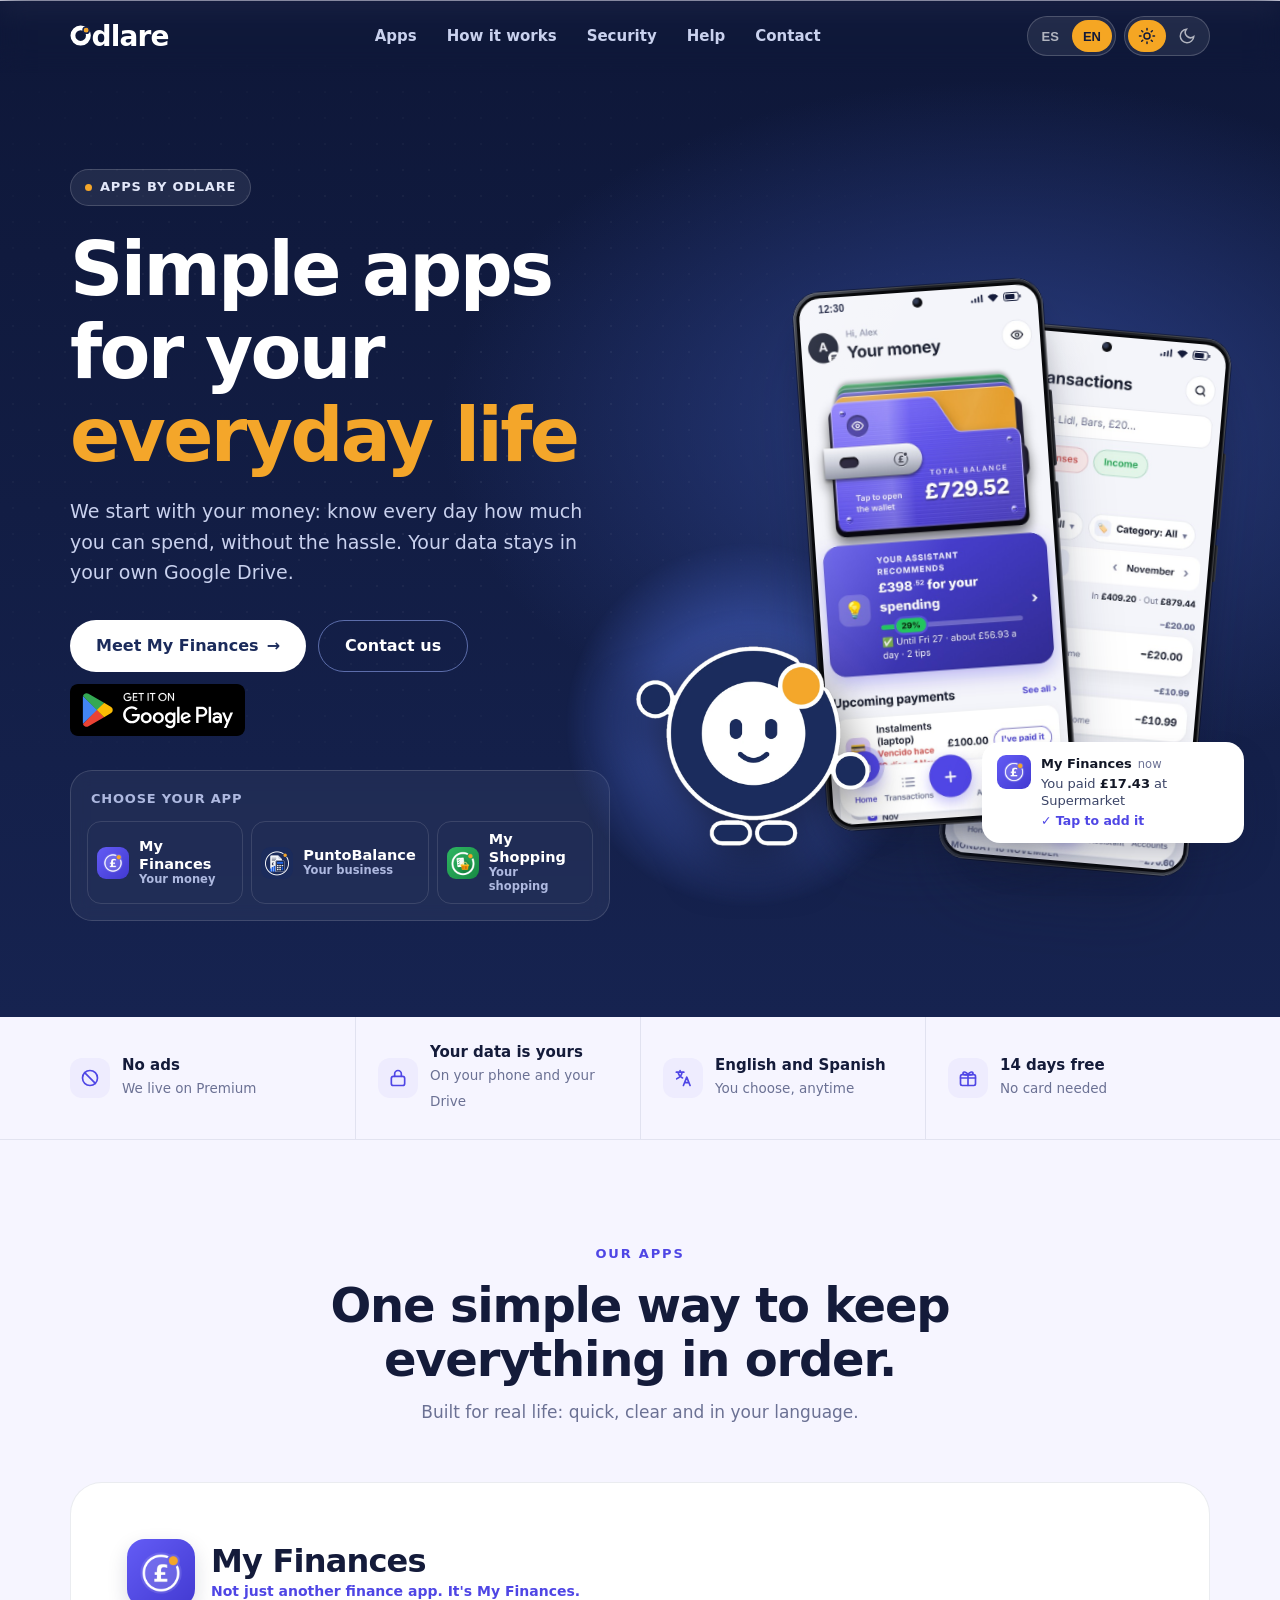
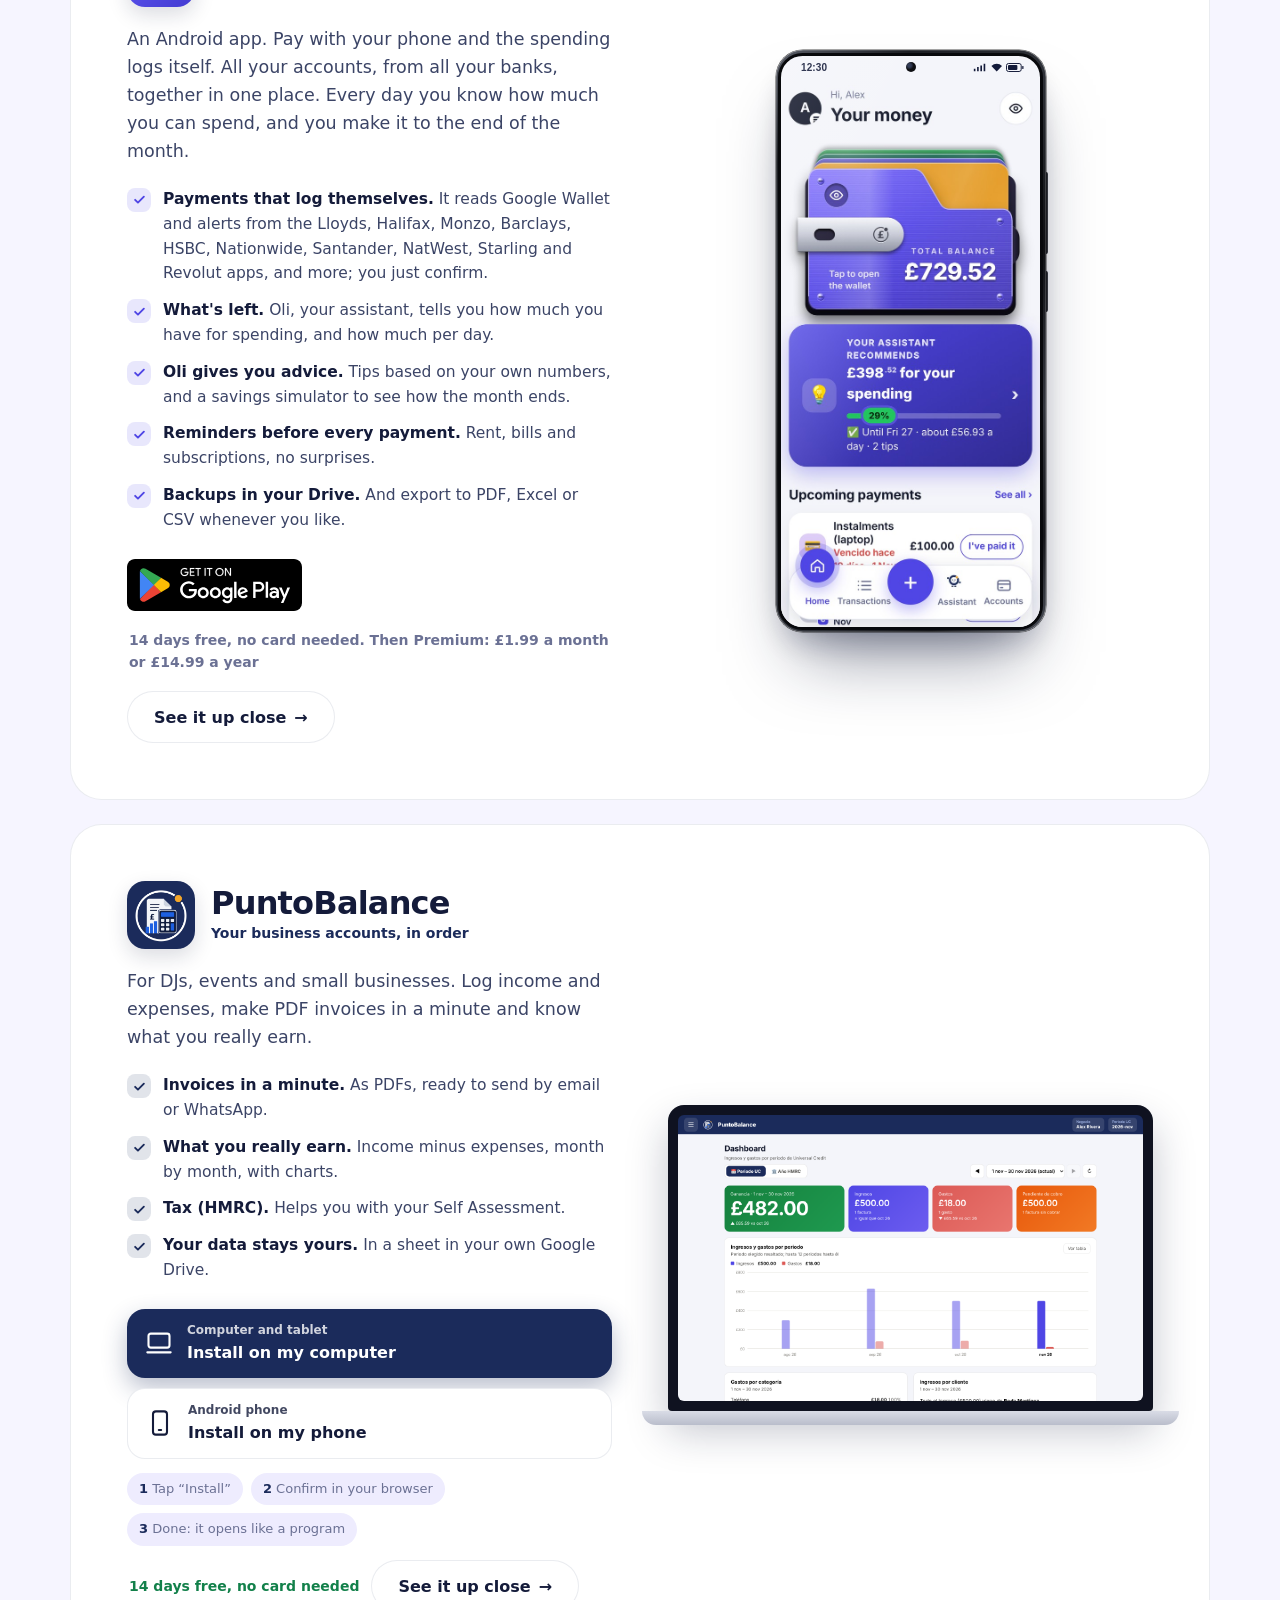
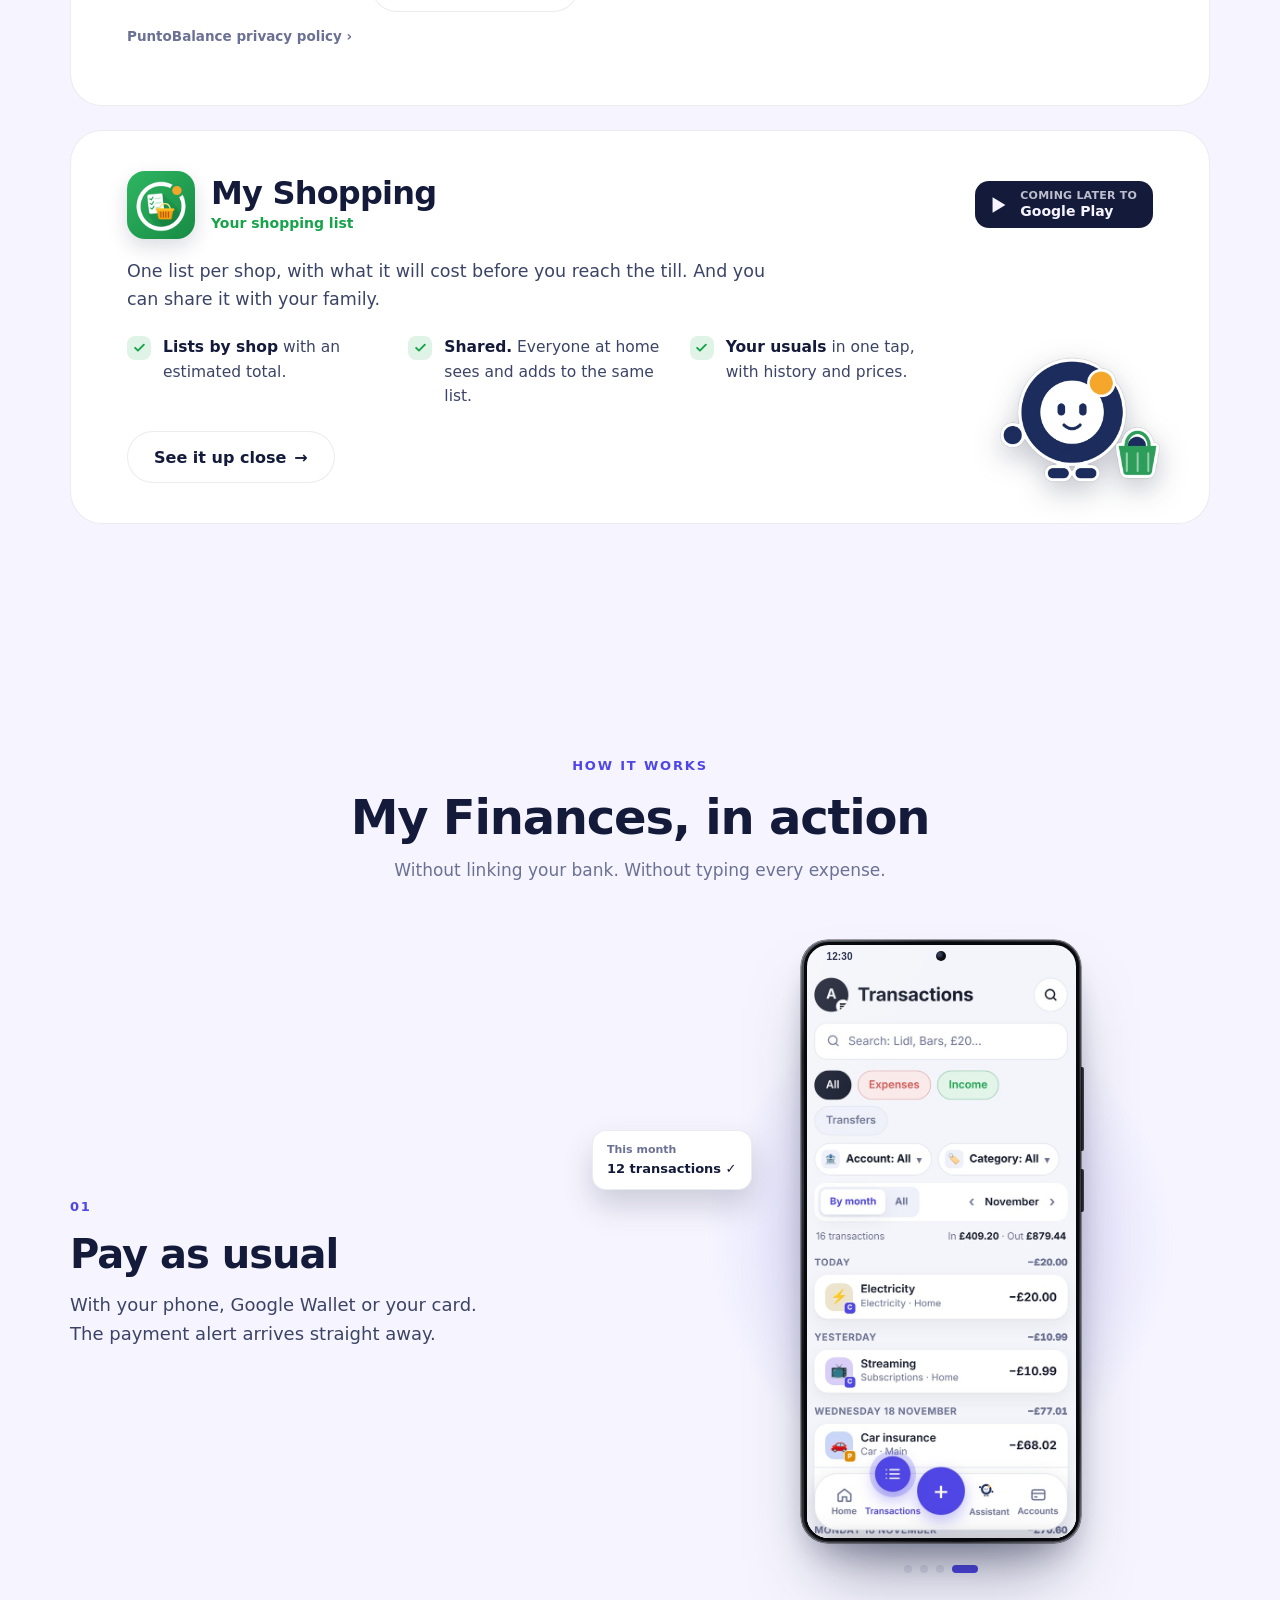
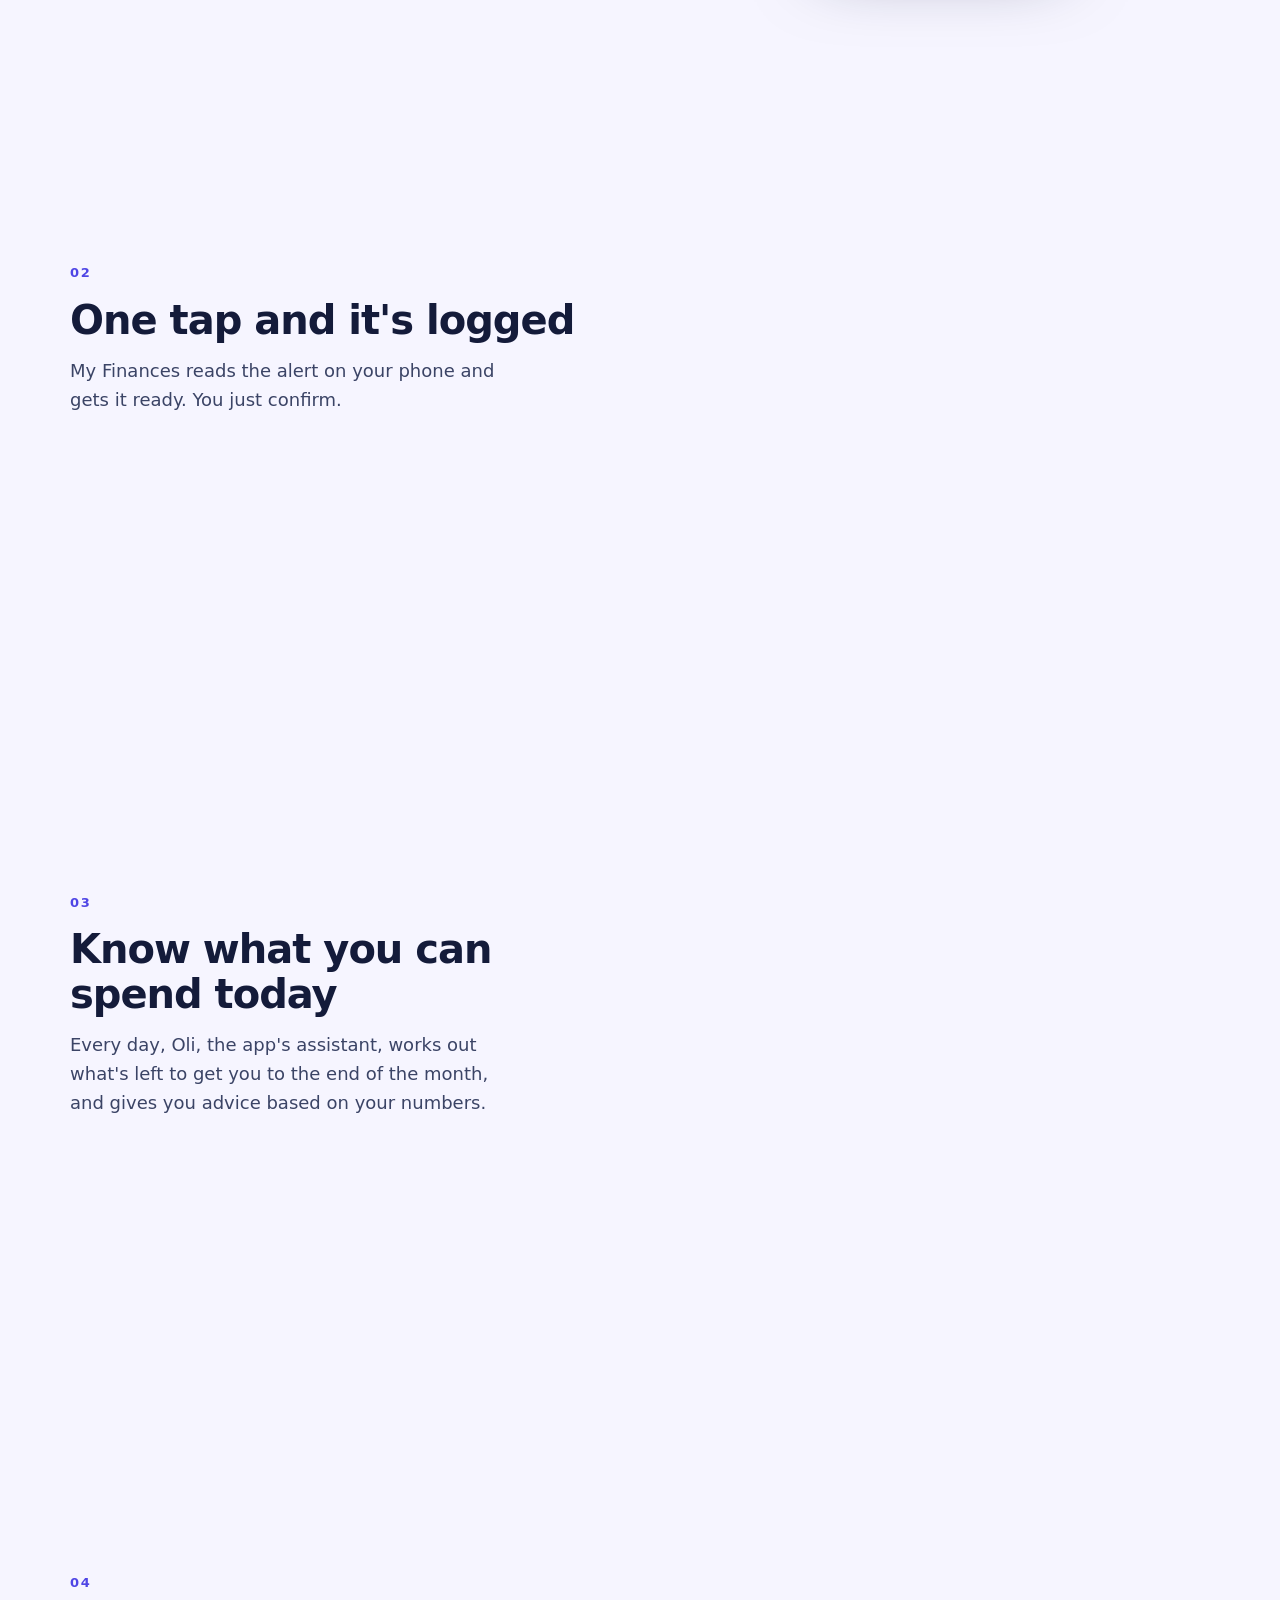
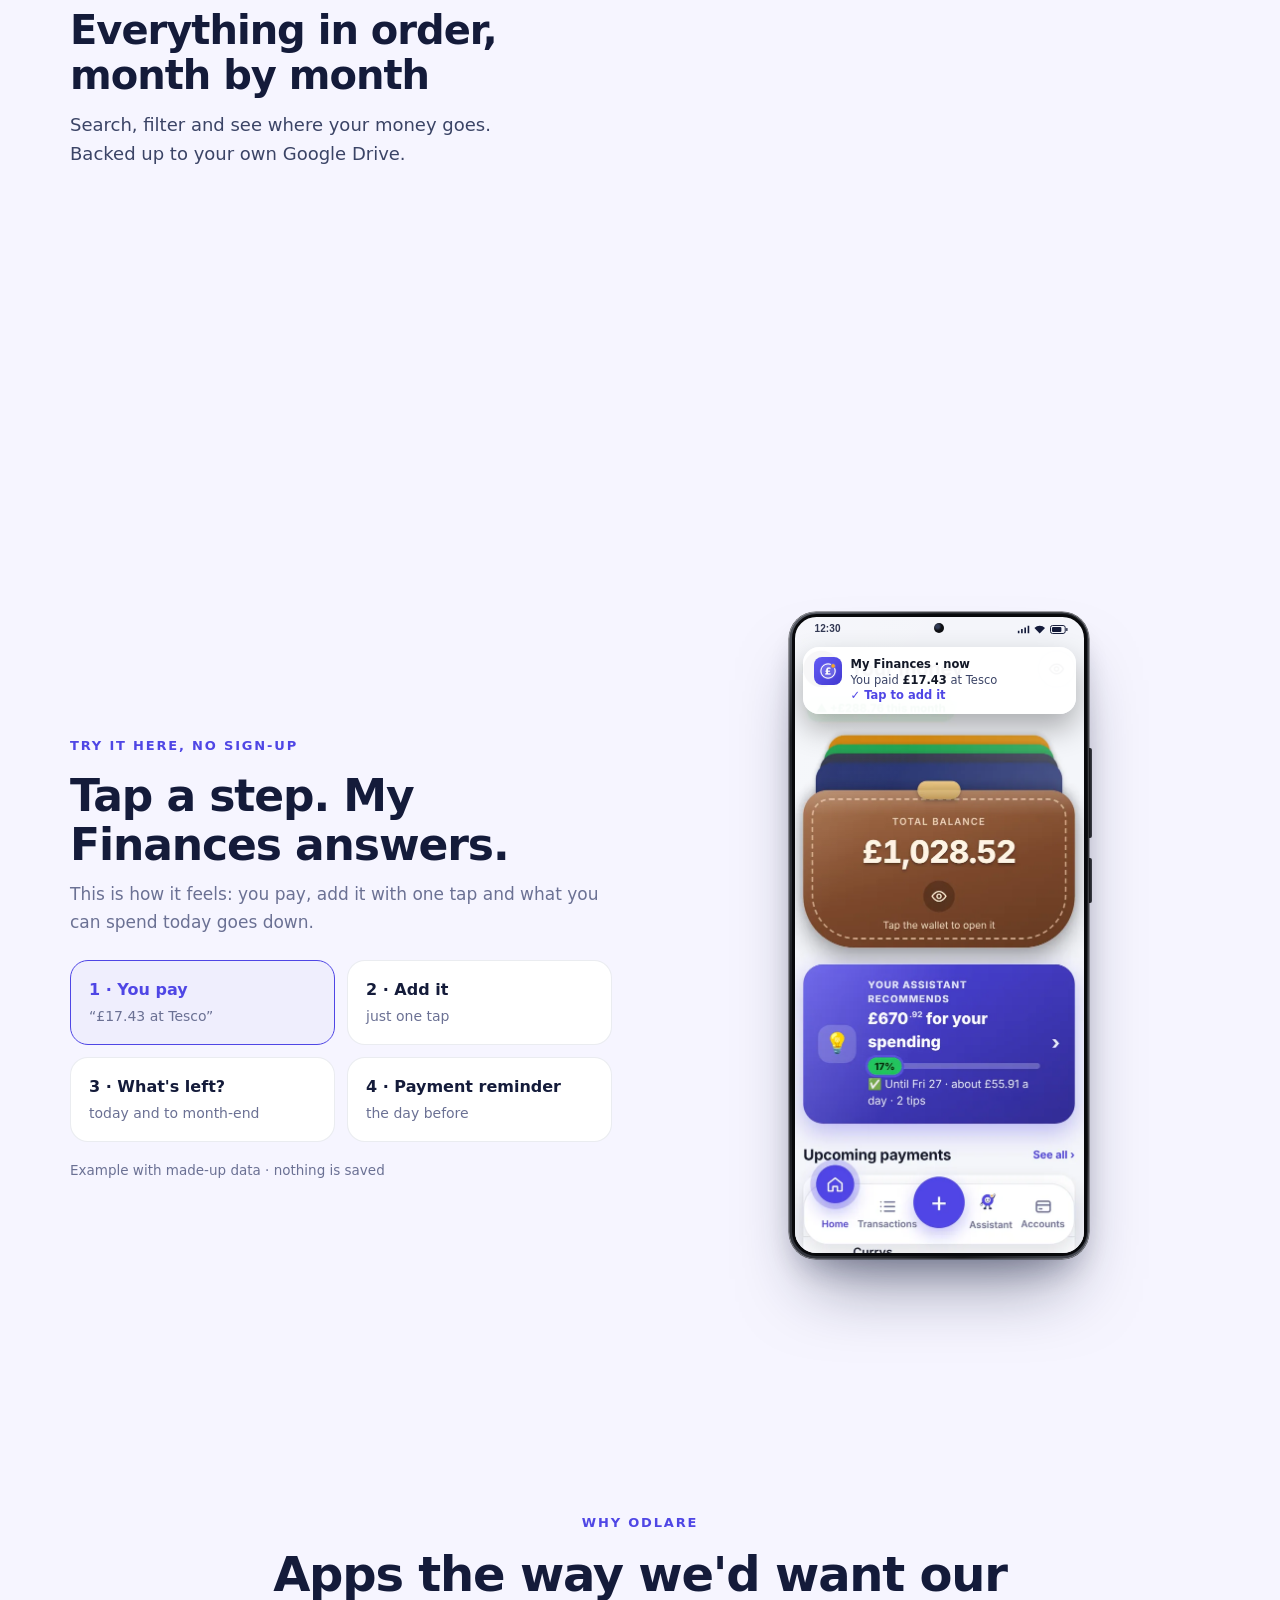
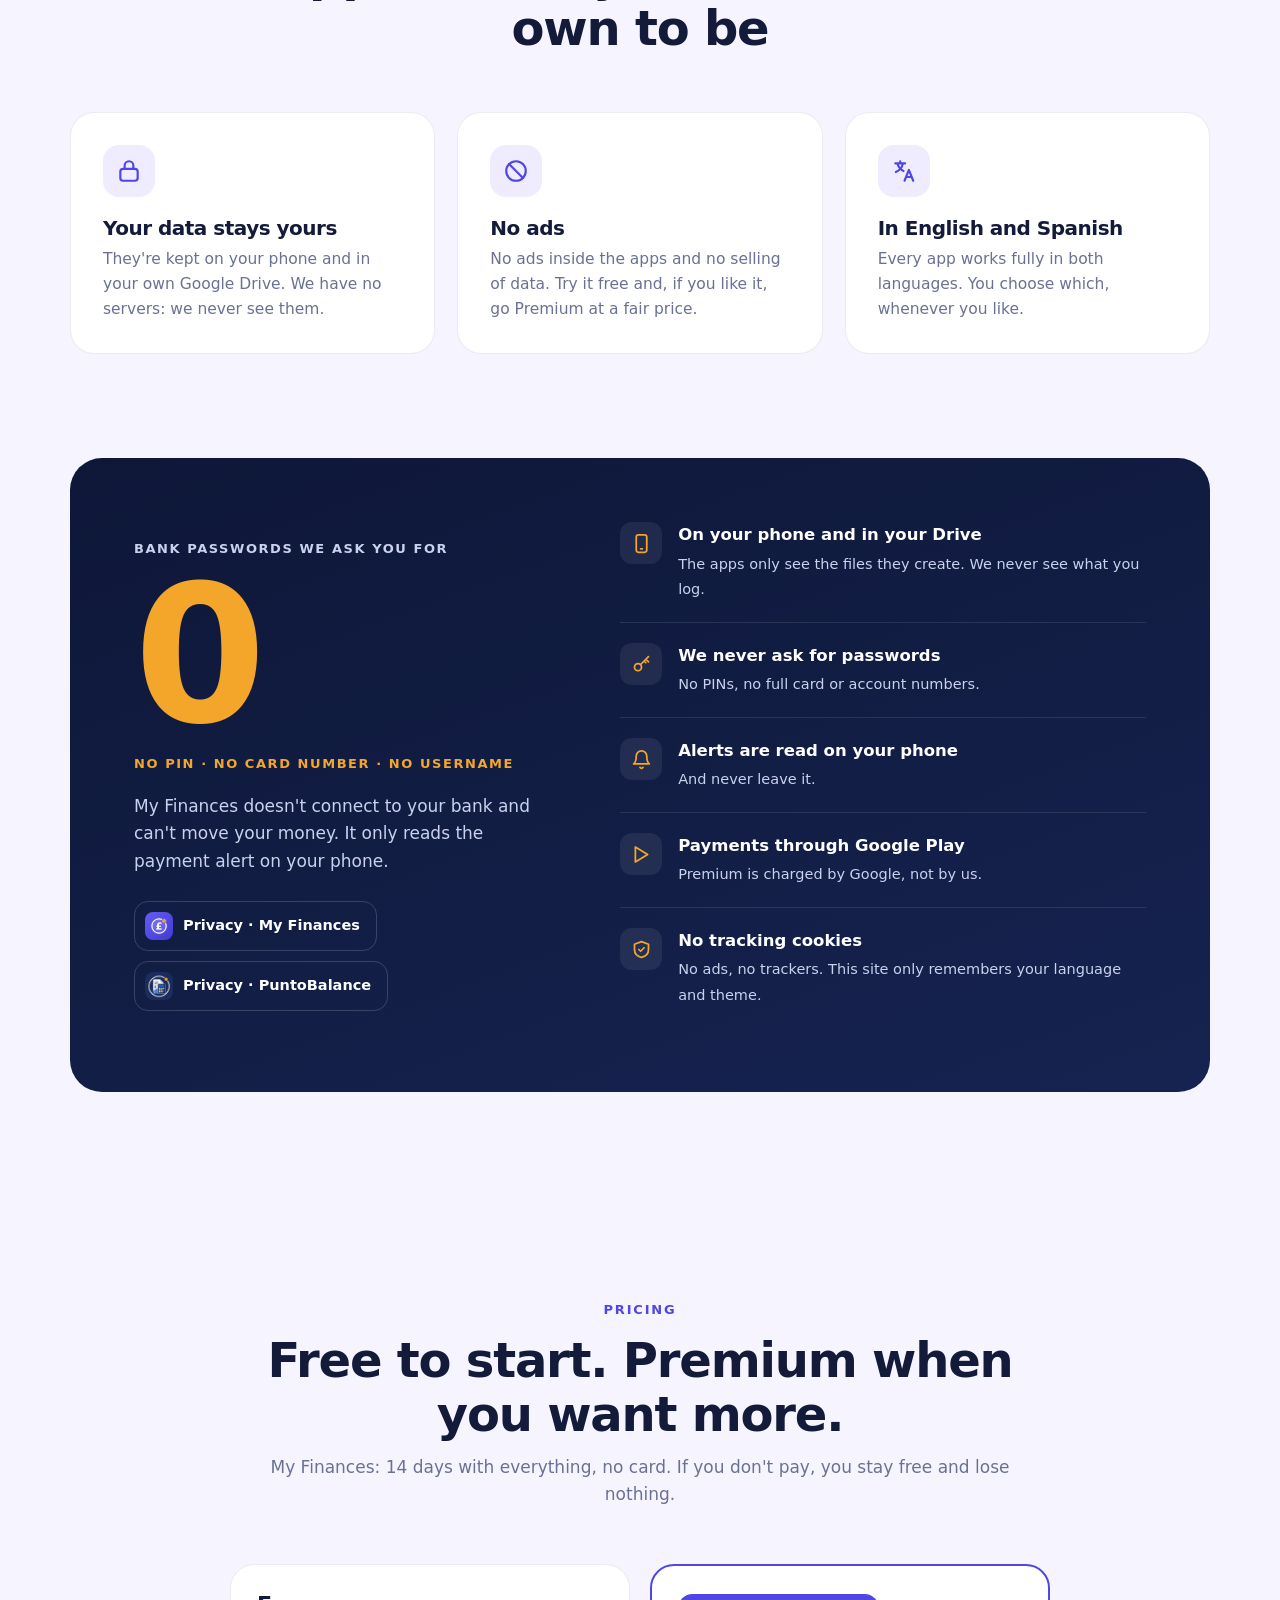
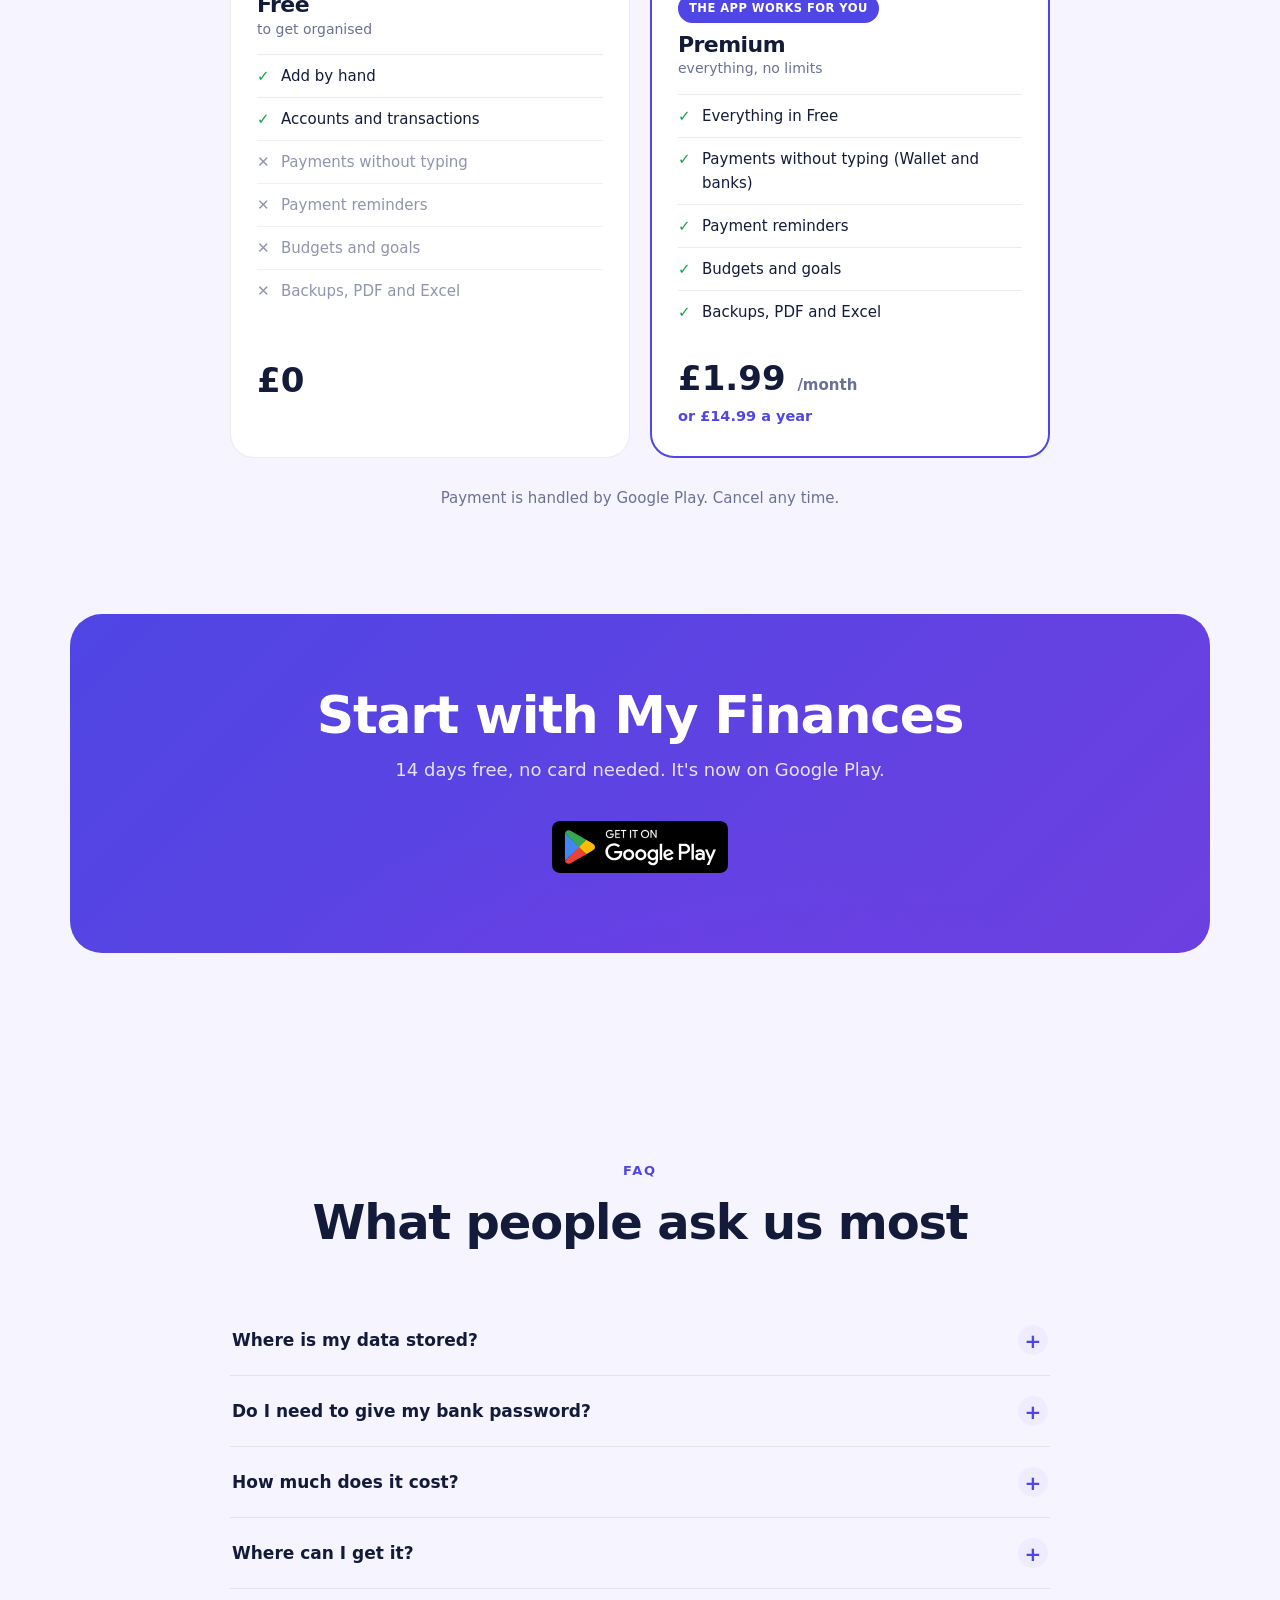
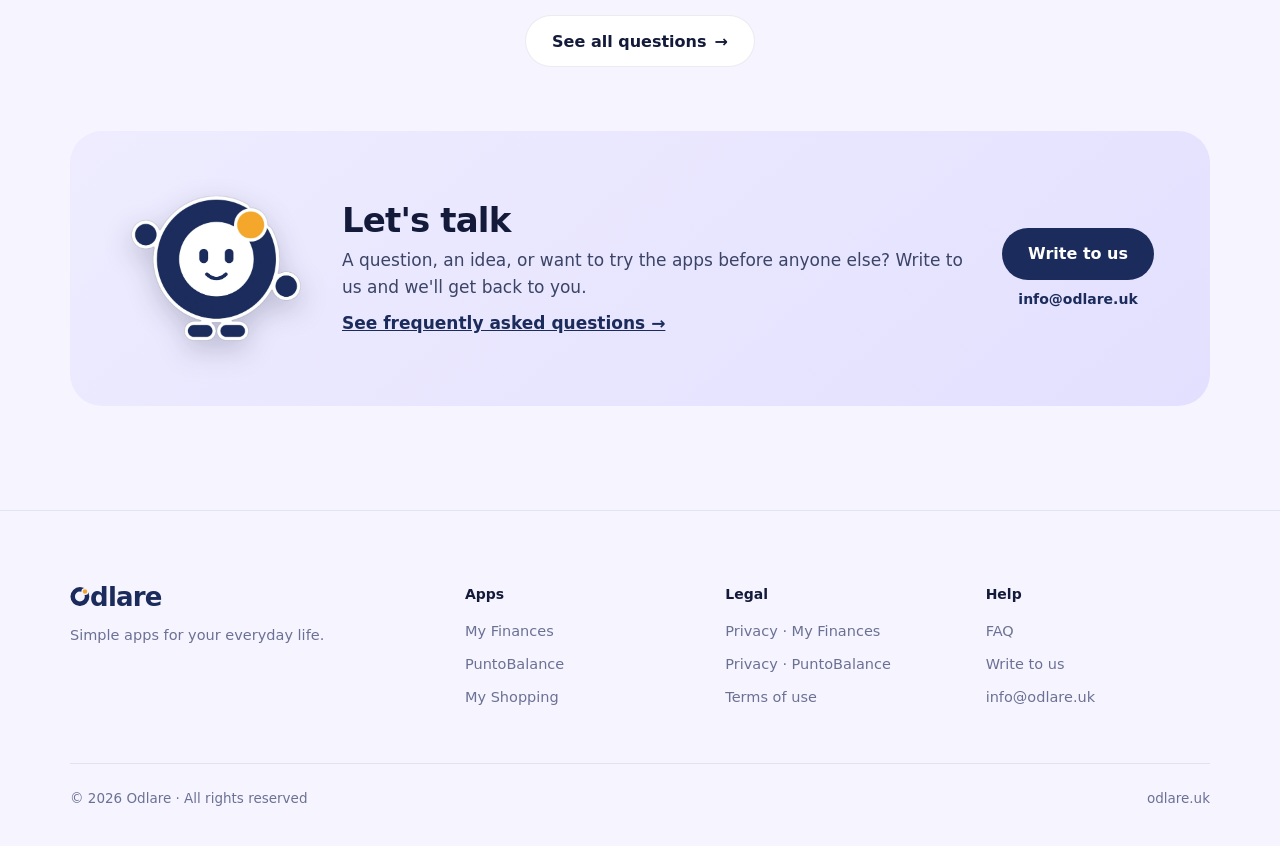
==== commit f78a1d43: "Web: capturas nuevas de Mis Finanzas 2.10.x y Oli te aconseja - Inicio, Movimientos y Calendario con" ====
--- a/index.html
+++ b/index.html
@@ -14,7 +14,7 @@
 <meta property="og:type" content="website">
 <meta property="og:url" content="https://odlare.uk/">
 <meta property="og:site_name" content="Odlare">
-<meta property="og:image" content="https://odlare.uk/img/og.png">
+<meta property="og:image" content="https://odlare.uk/img/og-v3.jpg">
 <meta name="twitter:card" content="summary_large_image">
 <meta property="og:image:width" content="1200">
 <meta property="og:image:height" content="630">
@@ -556,6 +556,7 @@
         <ul class="feats">
           <li><span class="ck"><svg><use href="#ck"/></svg></span><span data-es="<b>Pagos que se apuntan solos.</b> Lee los avisos de Google Wallet y de las apps de Lloyds, Halifax, Monzo, Barclays, HSBC, Nationwide, Santander, NatWest, Starling, Revolut y más; tú solo confirmas." data-en="<b>Payments that log themselves.</b> It reads Google Wallet and alerts from the Lloyds, Halifax, Monzo, Barclays, HSBC, Nationwide, Santander, NatWest, Starling and Revolut apps, and more; you just confirm."><b>Pagos que se apuntan solos.</b> Lee los avisos de Google Wallet y de las apps de Lloyds, Halifax, Monzo, Barclays, HSBC, Nationwide, Santander, NatWest, Starling, Revolut y más; tú solo confirmas.</span></li>
           <li><span class="ck"><svg><use href="#ck"/></svg></span><span data-es="<b>Cuánto te queda.</b> Oli, tu asistente, te dice cuánto tienes para tus gastos y cuánto al día." data-en="<b>What's left.</b> Oli, your assistant, tells you how much you have for spending, and how much per day."><b>Cuánto te queda.</b> Oli, tu asistente, te dice cuánto tienes para tus gastos y cuánto al día.</span></li>
+          <li><span class="ck"><svg><use href="#ck"/></svg></span><span data-es="<b>Oli te aconseja.</b> Consejos con tus propios números y un simulador para ver cómo termina el mes." data-en="<b>Oli gives you advice.</b> Tips based on your own numbers, and a savings simulator to see how the month ends."><b>Oli te aconseja.</b> Consejos con tus propios números y un simulador para ver cómo termina el mes.</span></li>
           <li><span class="ck"><svg><use href="#ck"/></svg></span><span data-es="<b>Avisos antes de cada pago.</b> Renta, facturas y suscripciones, sin sustos." data-en="<b>Reminders before every payment.</b> Rent, bills and subscriptions, no surprises."><b>Avisos antes de cada pago.</b> Renta, facturas y suscripciones, sin sustos.</span></li>
           <li><span class="ck"><svg><use href="#ck"/></svg></span><span data-es="<b>Copias en tu Drive.</b> Y exporta a PDF, Excel o CSV cuando quieras." data-en="<b>Backups in your Drive.</b> And export to PDF, Excel or CSV whenever you like."><b>Copias en tu Drive.</b> Y exporta a PDF, Excel o CSV cuando quieras.</span></li>
         </ul>
@@ -624,7 +625,7 @@
       <div class="sh-txt">
         <div class="st on" data-p="1"><div class="n">01</div><h3 data-es="Pagas como siempre" data-en="Pay as usual">Pagas como siempre</h3><p data-es="Con el móvil, con Google Wallet o con tu tarjeta. Al momento te llega el aviso del pago." data-en="With your phone, Google Wallet or your card. The payment alert arrives straight away.">Con el móvil, con Google Wallet o con tu tarjeta. Al momento te llega el aviso del pago.</p></div>
         <div class="st" data-p="2"><div class="n">02</div><h3 data-es="Un toque y queda apuntado" data-en="One tap and it's logged">Un toque y queda apuntado</h3><p data-es="Mis Finanzas lee el aviso en tu teléfono y te lo deja listo. Tú solo confirmas." data-en="My Finances reads the alert on your phone and gets it ready. You just confirm.">Mis Finanzas lee el aviso en tu teléfono y te lo deja listo. Tú solo confirmas.</p></div>
-        <div class="st" data-p="3"><div class="n">03</div><h3 data-es="Sabes cuánto puedes gastar hoy" data-en="Know what you can spend today">Sabes cuánto puedes gastar hoy</h3><p data-es="Oli, el asistente de la app, calcula cada día lo que te queda para llegar bien a fin de mes." data-en="Every day, Oli, the app's assistant, works out what's left to get you to the end of the month.">Oli, el asistente de la app, calcula cada día lo que te queda para llegar bien a fin de mes.</p></div>
+        <div class="st" data-p="3"><div class="n">03</div><h3 data-es="Sabes cuánto puedes gastar hoy" data-en="Know what you can spend today">Sabes cuánto puedes gastar hoy</h3><p data-es="Oli, el asistente de la app, calcula cada día lo que te queda para llegar bien a fin de mes, y te aconseja con tus números." data-en="Every day, Oli, the app's assistant, works out what's left to get you to the end of the month, and gives you advice based on your numbers.">Oli, el asistente de la app, calcula cada día lo que te queda para llegar bien a fin de mes, y te aconseja con tus números.</p></div>
         <div class="st" data-p="4"><div class="n">04</div><h3 data-es="Todo en orden, mes a mes" data-en="Everything in order, month by month">Todo en orden, mes a mes</h3><p data-es="Busca, filtra y mira en qué se va tu dinero. Con copia en tu propio Google Drive." data-en="Search, filter and see where your money goes. Backed up to your own Google Drive.">Busca, filtra y mira en qué se va tu dinero. Con copia en tu propio Google Drive.</p></div>
       </div>
       <div class="sh-vis">
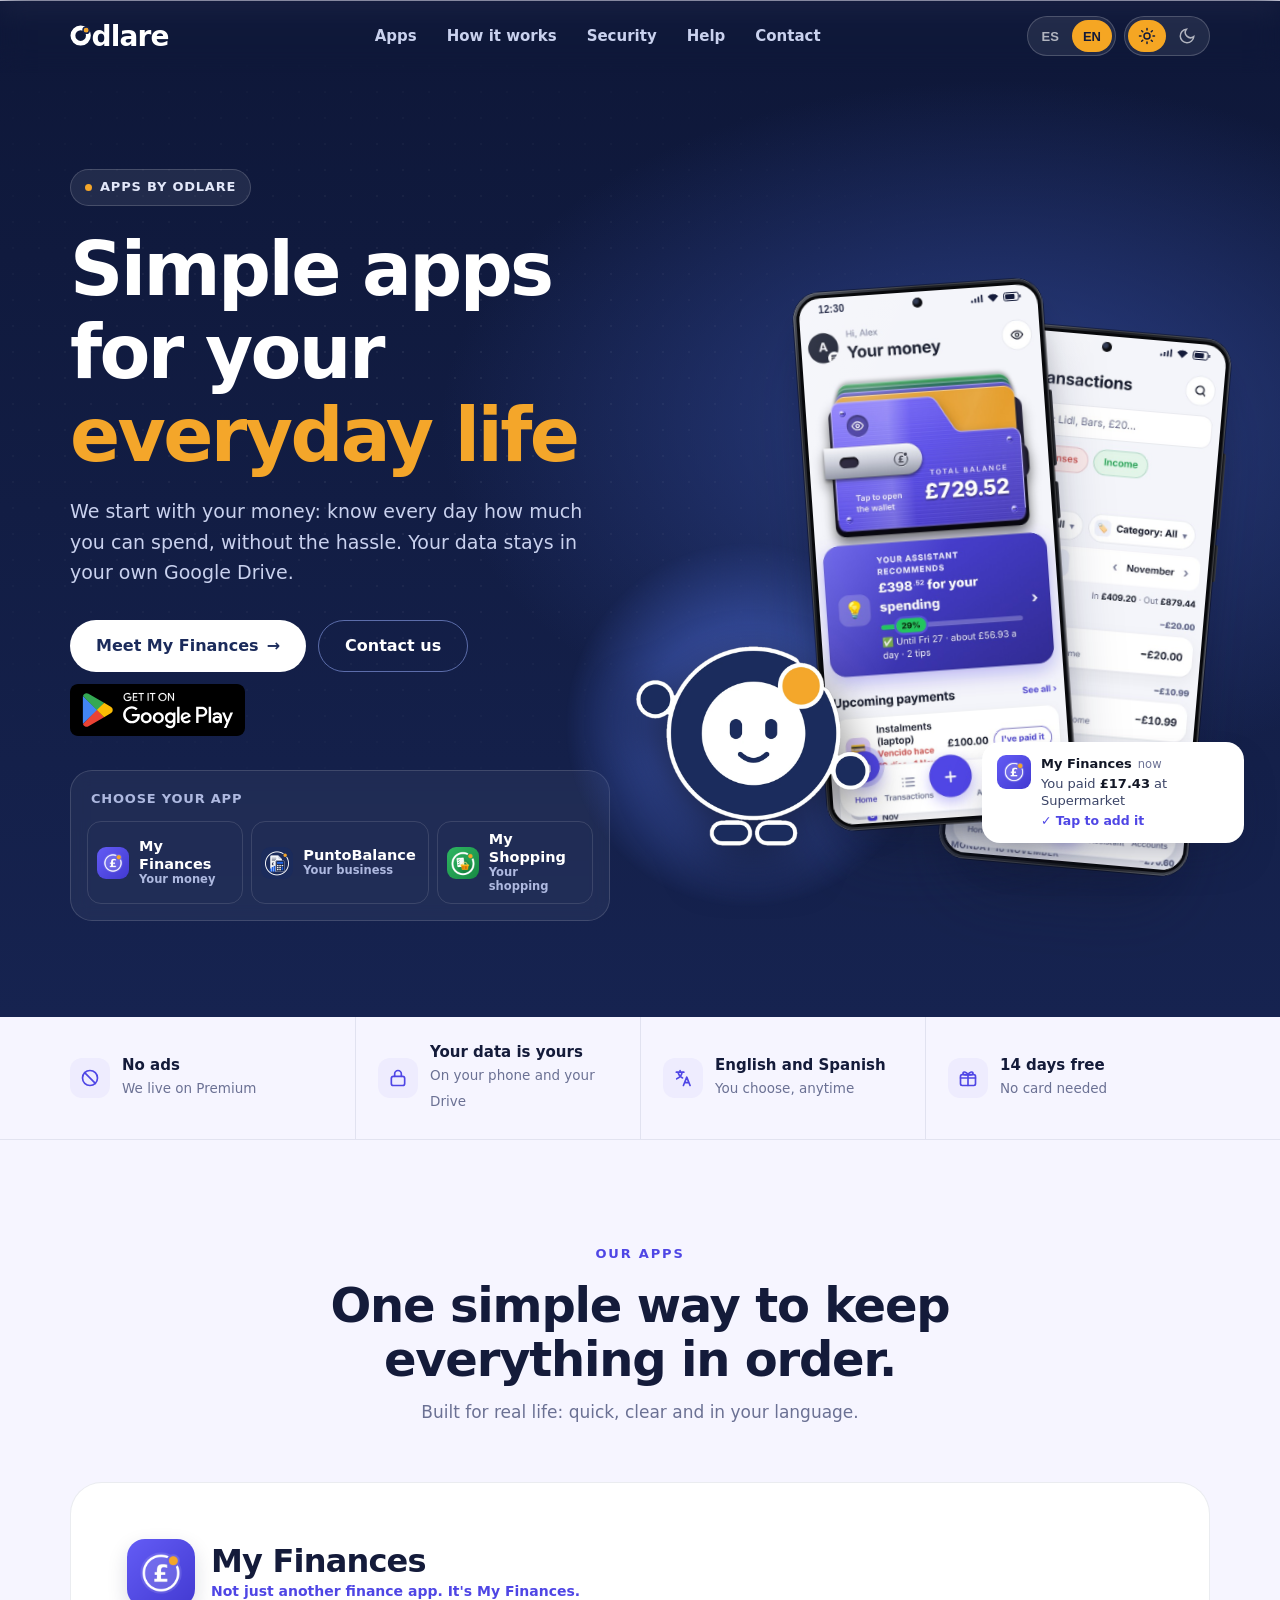
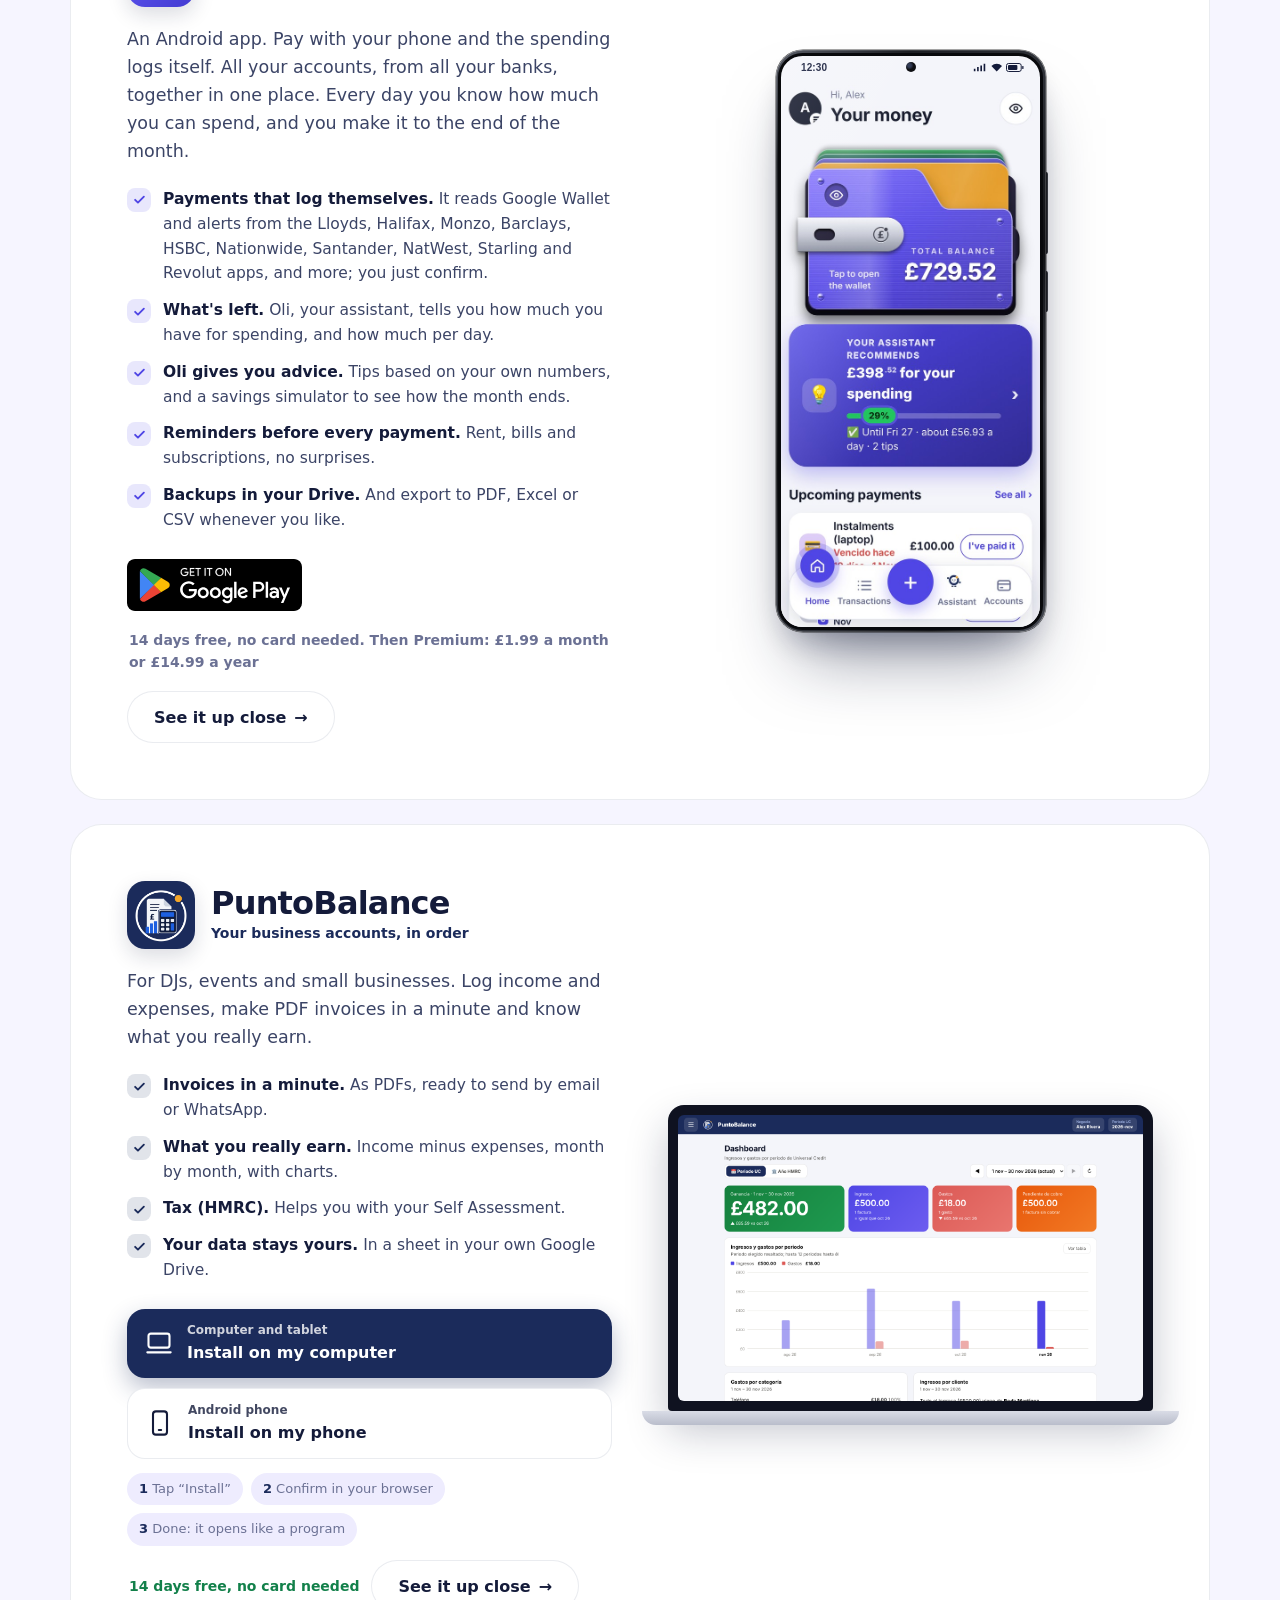
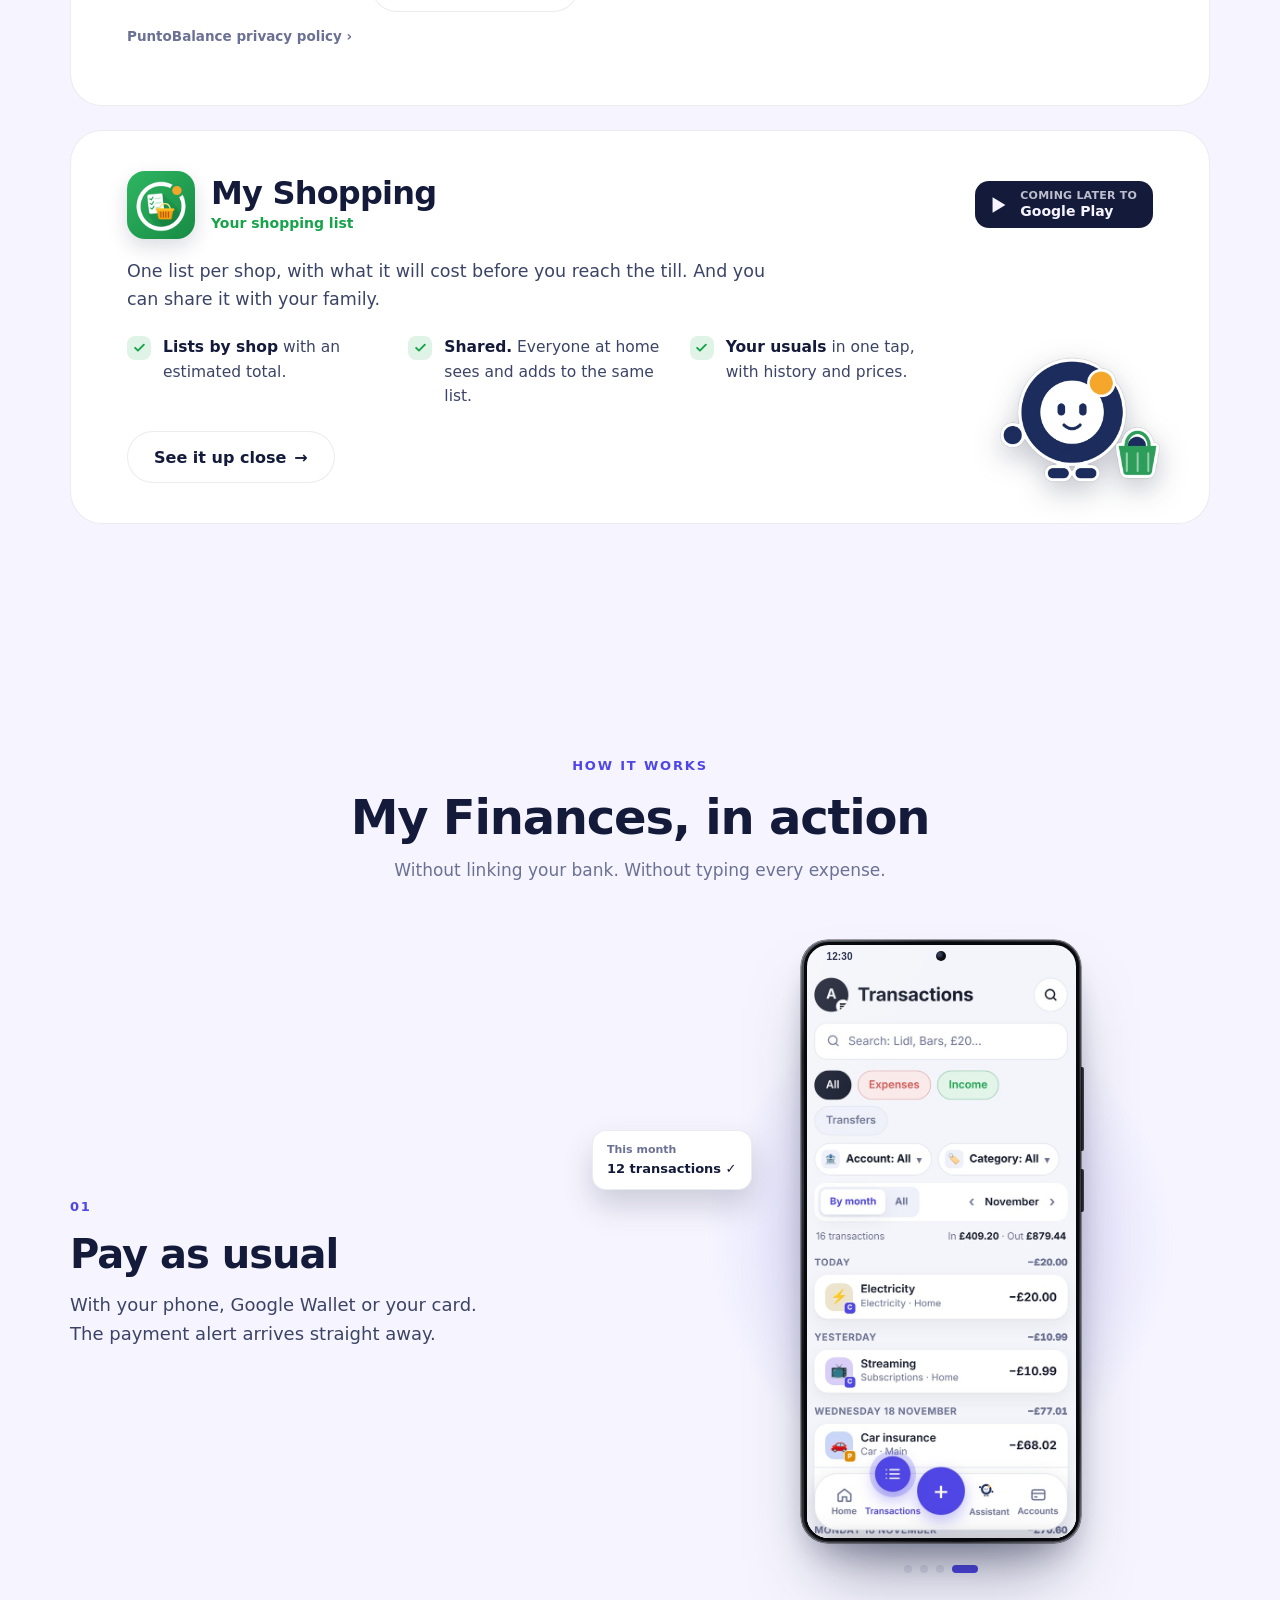
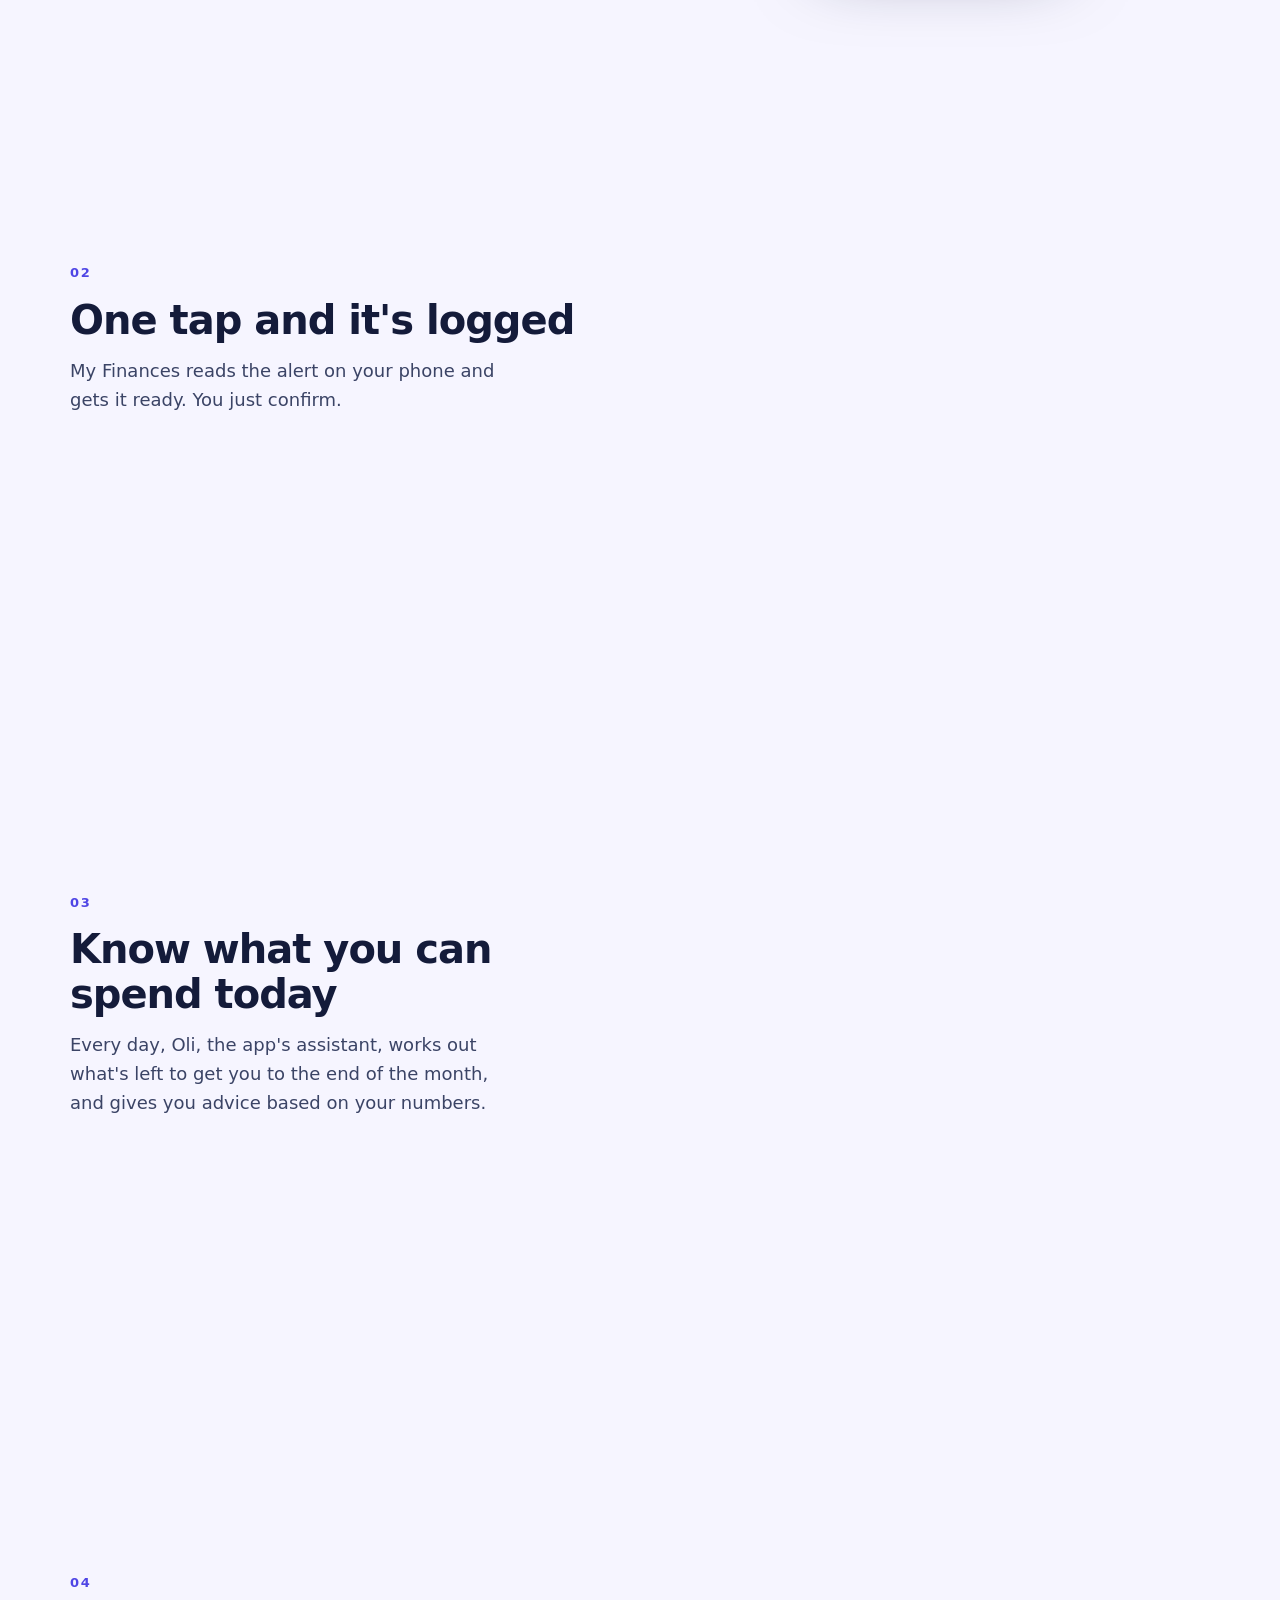
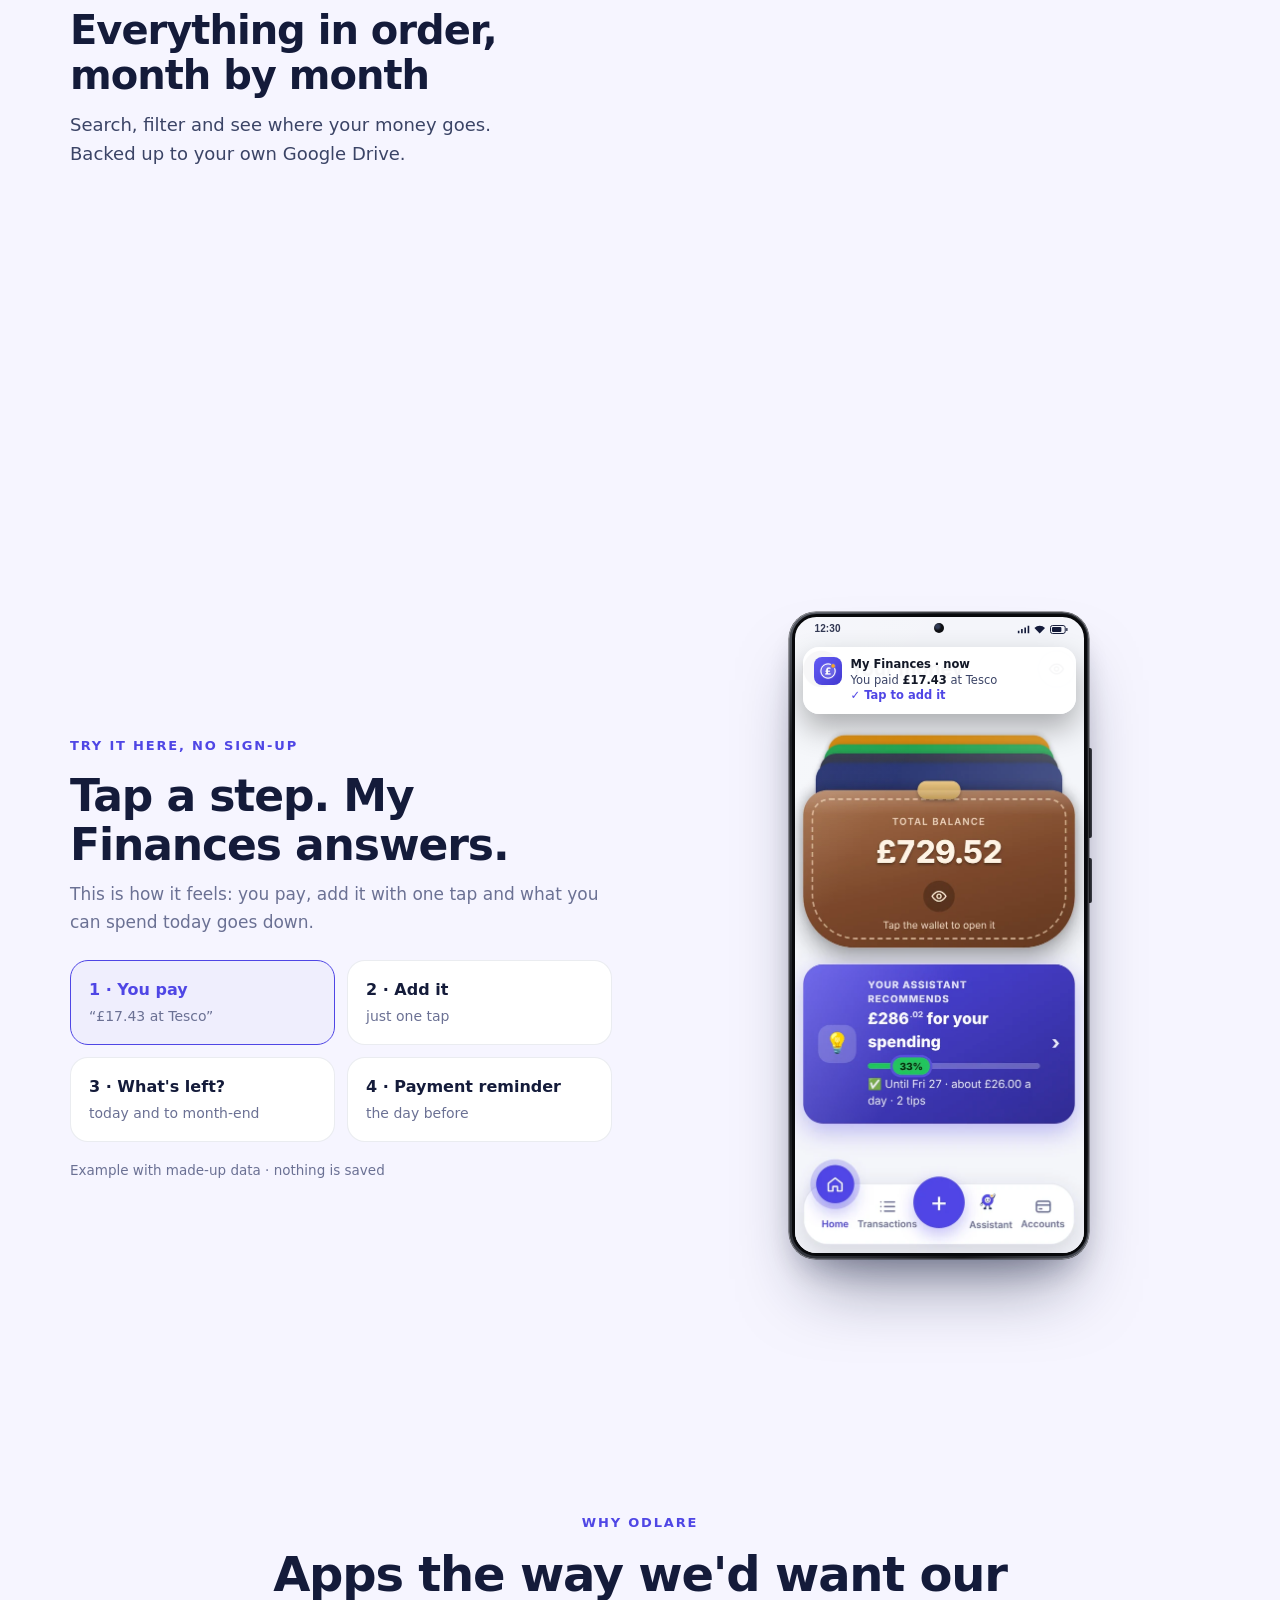
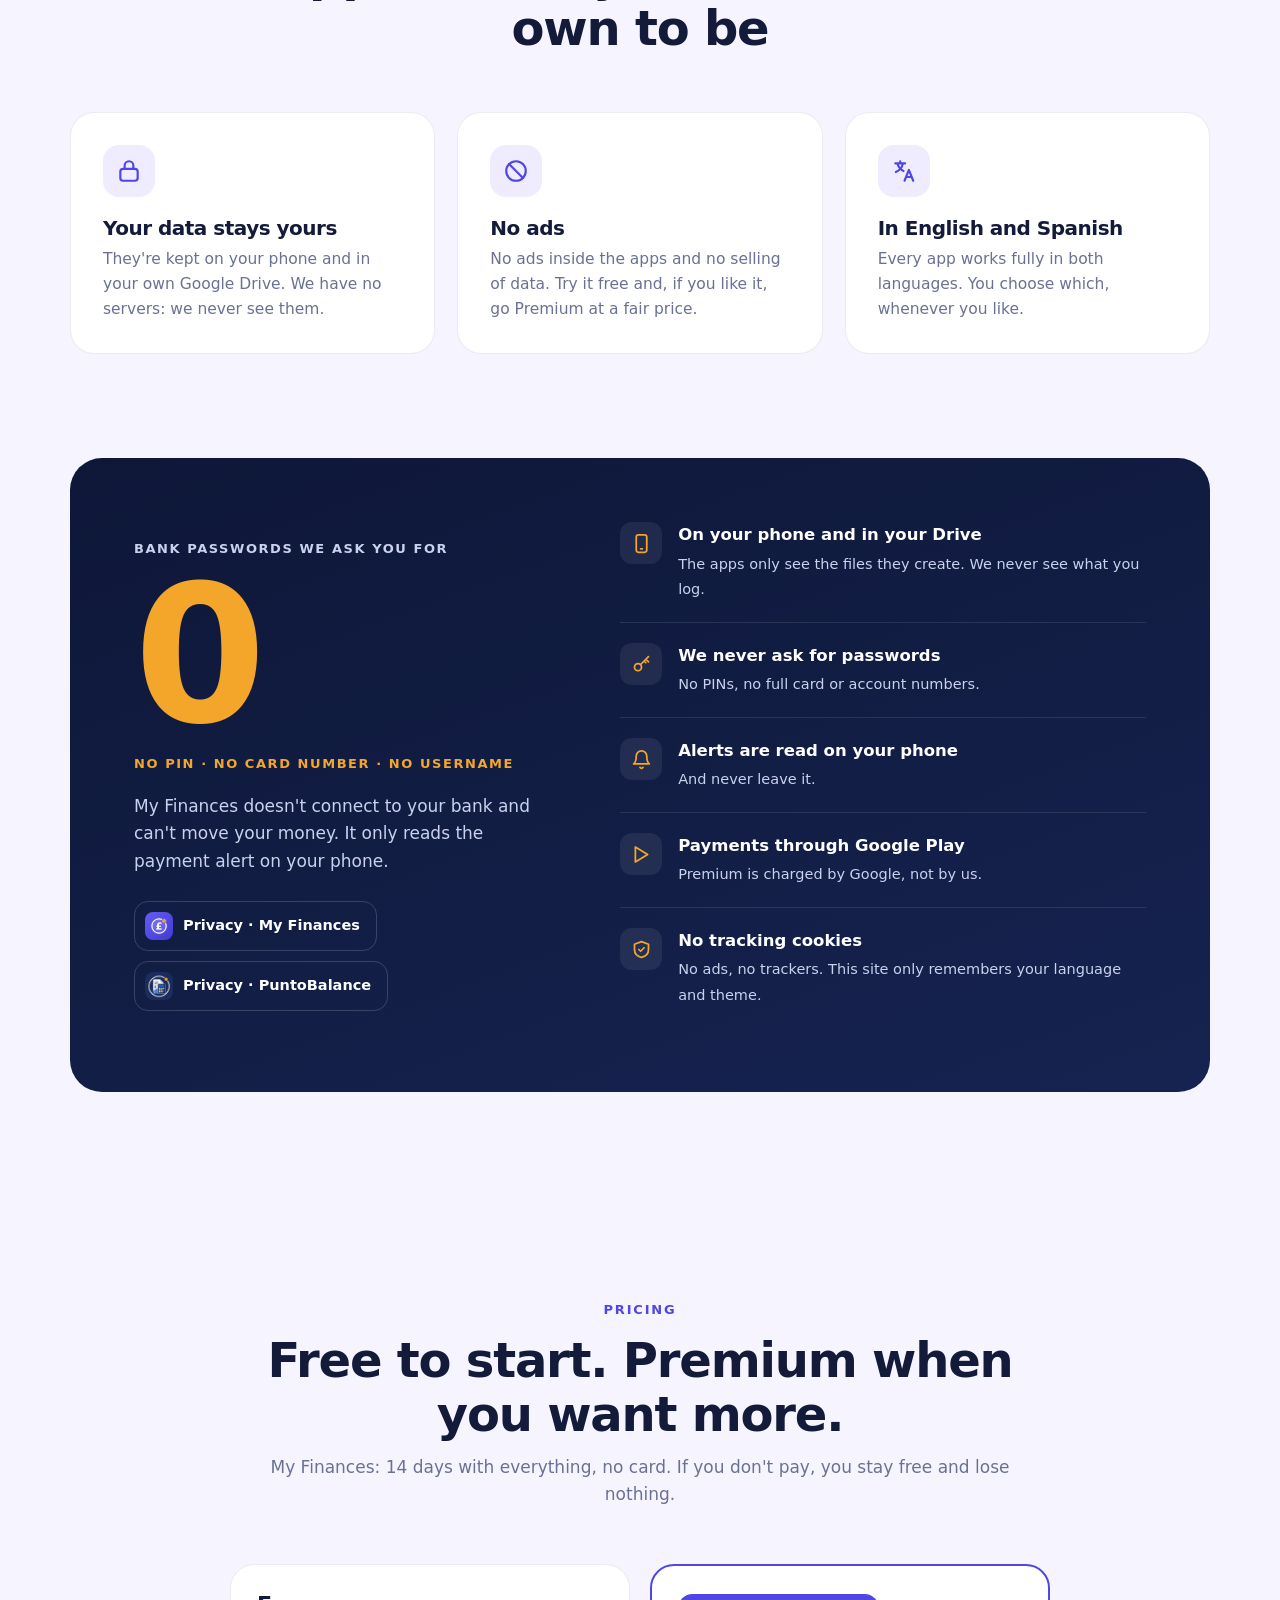
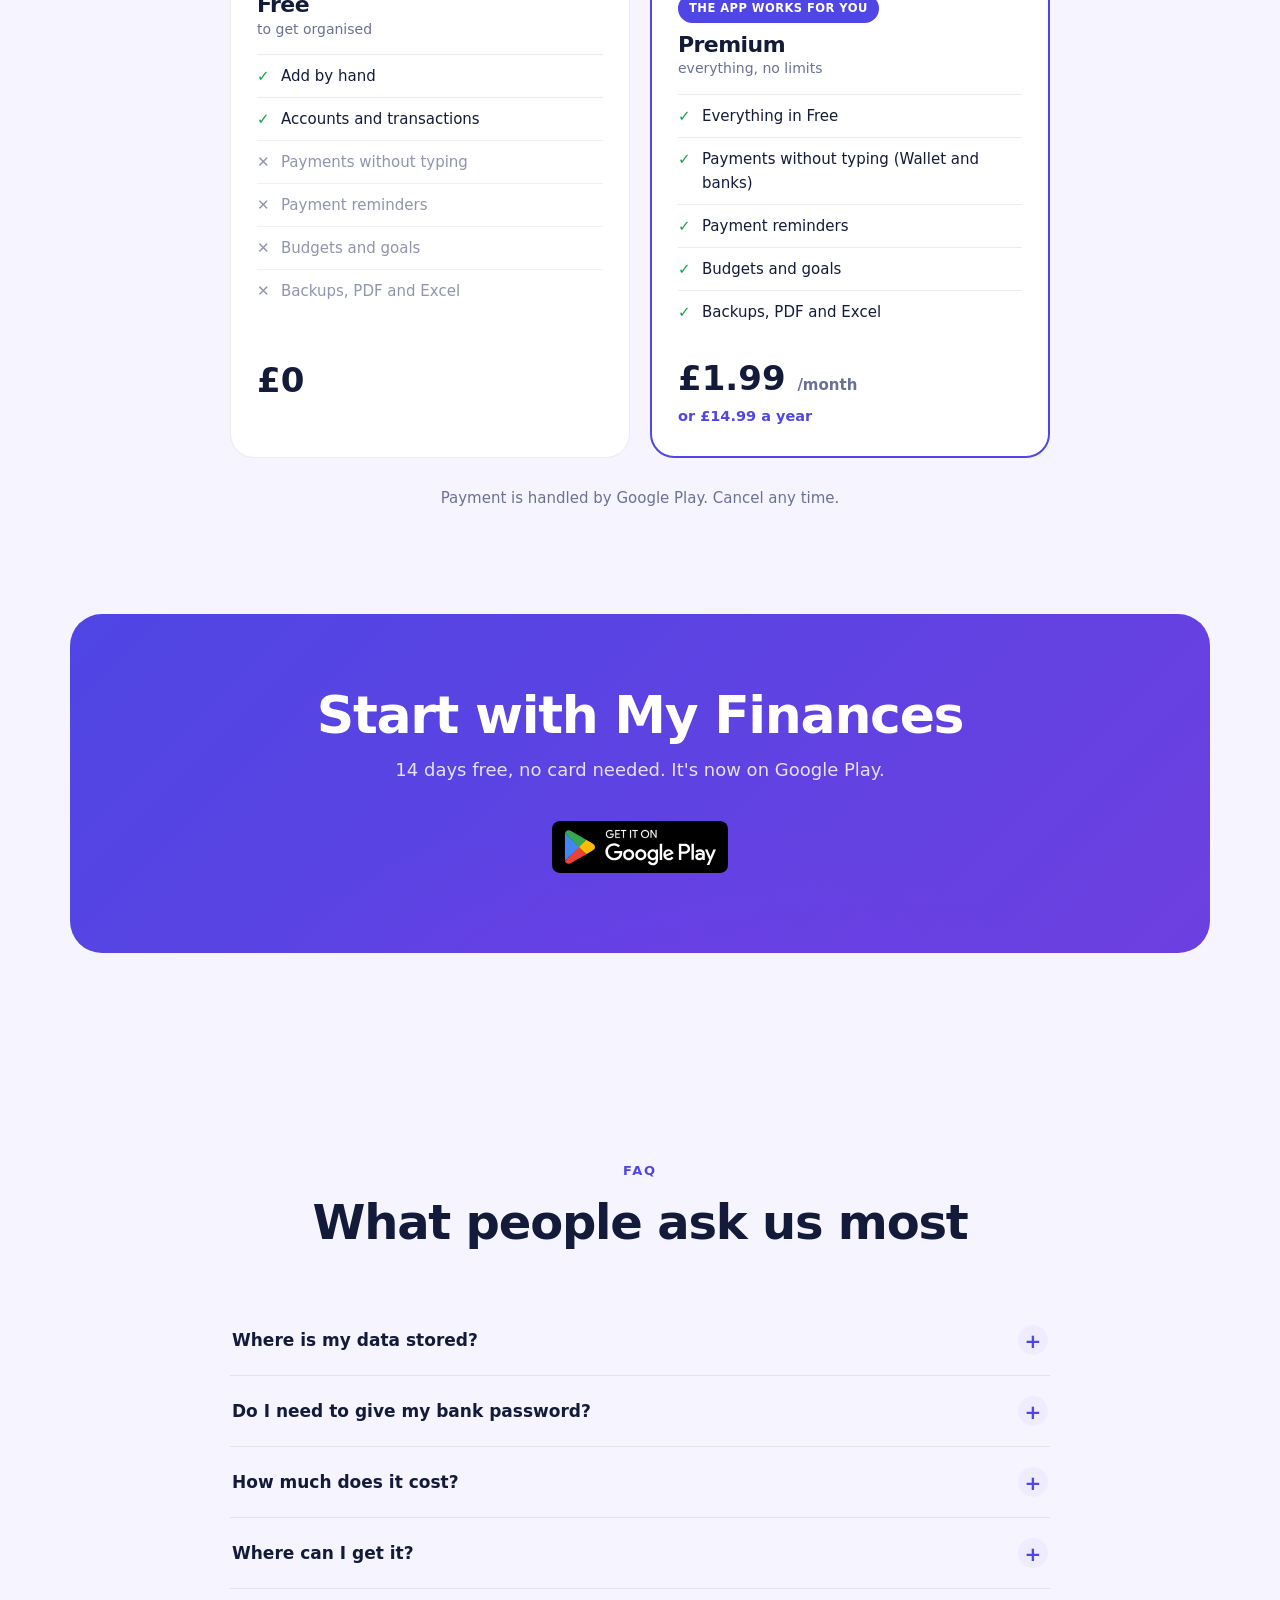
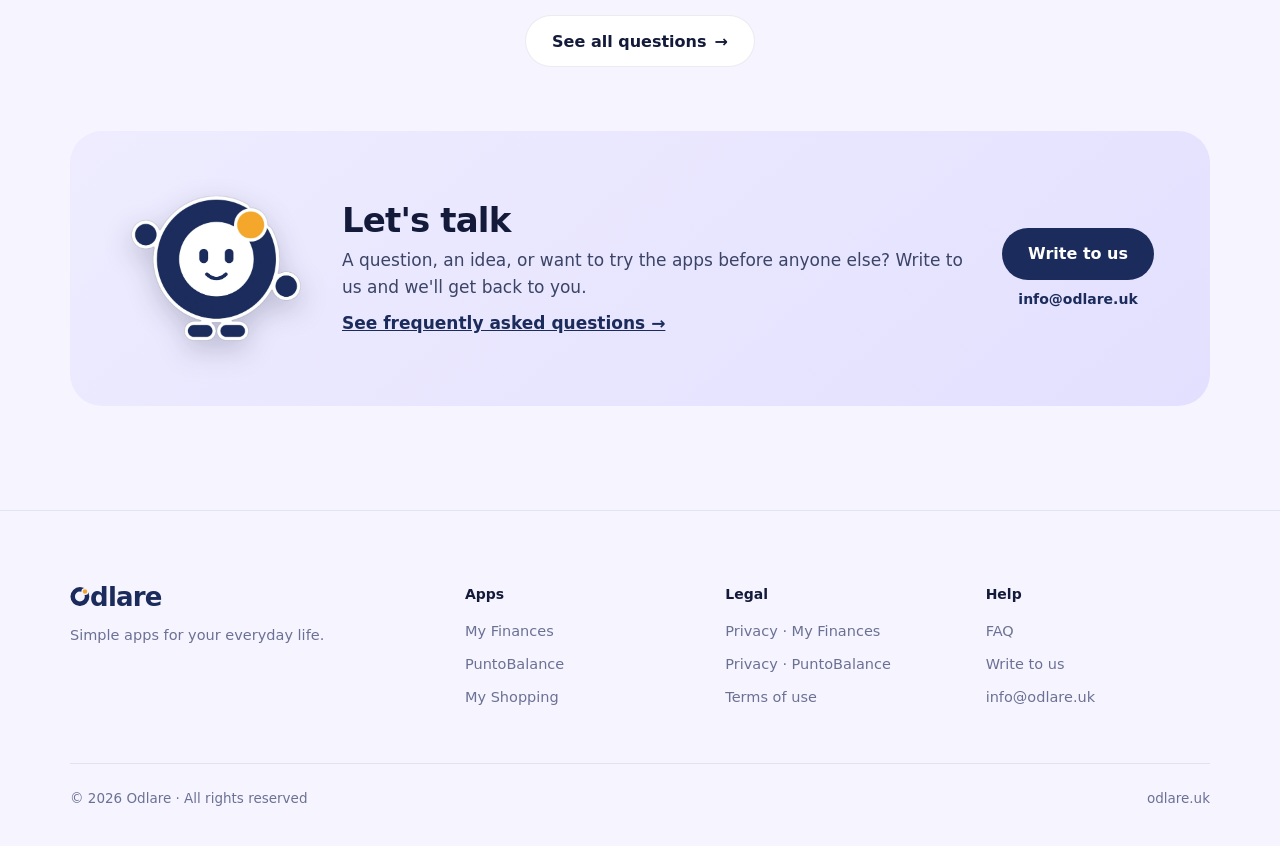
==== commit f8c8000f: "Web: demo «Pruébala aquí» con pantallas nuevas de Mis Finanzas 2.10.x - Capturas nuevas (ES y EN) de" ====
--- a/index.html
+++ b/index.html
@@ -399,7 +399,7 @@
 .s-sheet .f{display:flex;justify-content:space-between;font-size:12.5px;padding:8px 0;border-top:1px solid #EEF0F6}.s-sheet .f b{font-weight:700}
 .s-sheet .ok{margin-top:12px;height:42px;border-radius:12px;background:#4F46E5;color:#fff;display:grid;place-items:center;font-weight:800;font-size:14px;animation:latido 1.6s ease-in-out infinite}
 @keyframes latido{50%{box-shadow:0 0 0 7px rgba(79,70,229,.18)}}
-.s-ring{position:absolute;z-index:4;left:6px;right:6px;top:54.4%;height:24.6%;border-radius:16px;border:3px solid var(--amber);opacity:0;transform:scale(1.08);transition:opacity .5s,transform .5s}
+.s-ring{position:absolute;z-index:4;left:6px;right:6px;top:46.9%;height:25.4%;border-radius:16px;border:3px solid var(--amber);opacity:0;transform:scale(1.08);transition:opacity .5s,transform .5s}
 .sh-sticky[data-p="3"] .s-ring{opacity:1;transform:none;animation:latido2 1.8s ease-in-out infinite}
 @keyframes latido2{50%{box-shadow:0 0 0 8px rgba(244,166,42,.22)}}
 .s-chip{position:absolute;z-index:6;left:calc(50% + 50px);top:73%;padding:10px 14px;border-radius:14px;background:var(--card);border:1px solid var(--line);box-shadow:0 16px 30px rgba(20,27,58,.18);font-size:13px;font-weight:700;color:var(--ink);opacity:0;transform:translateX(10px);transition:opacity .5s,transform .5s;white-space:nowrap}
@@ -642,7 +642,7 @@
               <div class="f"><span data-es="Cuenta" data-en="Account">Cuenta</span><b data-es="Mi Banco" data-en="My Bank">Mi Banco</b></div>
               <div class="ok" data-es="Apuntar" data-en="Add it">Apuntar</div></div>
           </div></div>
-          <div class="s-chip c3"><small data-es="Para tus gastos" data-en="For your spending">Para tus gastos</small>£670.92 💡</div>
+          <div class="s-chip c3"><small data-es="Para tus gastos" data-en="For your spending">Para tus gastos</small>£398.52 💡</div>
           <div class="s-chip c4"><small data-es="Este mes" data-en="This month">Este mes</small><span data-es="12 movimientos ✓" data-en="12 transactions ✓">12 movimientos ✓</span></div>
           <div class="dots" aria-hidden="true"><i></i><i></i><i></i><i></i></div>
         </div>
@@ -677,7 +677,7 @@
           <button type="button" class="pguardar" id="pGuardar" data-es="Guardar" data-en="Save">Guardar</button>
           <div class="ptoast" id="pToast" data-es="Gasto guardado: £17.43" data-en="Expense saved: £17.43">Gasto guardado: £17.43</div>
         </div></div>
-        <p class="pcambio" id="pCambio" data-es="Para tus gastos: <s>£670.92</s> → <b>£653.49</b>" data-en="For your spending: <s>£670.92</s> → <b>£653.49</b>">Para tus gastos: <s>£670.92</s> → <b>£653.49</b></p>
+        <p class="pcambio" id="pCambio" data-es="Para tus gastos: <s>£286.02</s> → <b>£268.59</b>" data-en="For your spending: <s>£286.02</s> → <b>£268.59</b>">Para tus gastos: <s>£286.02</s> → <b>£268.59</b></p>
       </div>
     </div>
   </div>
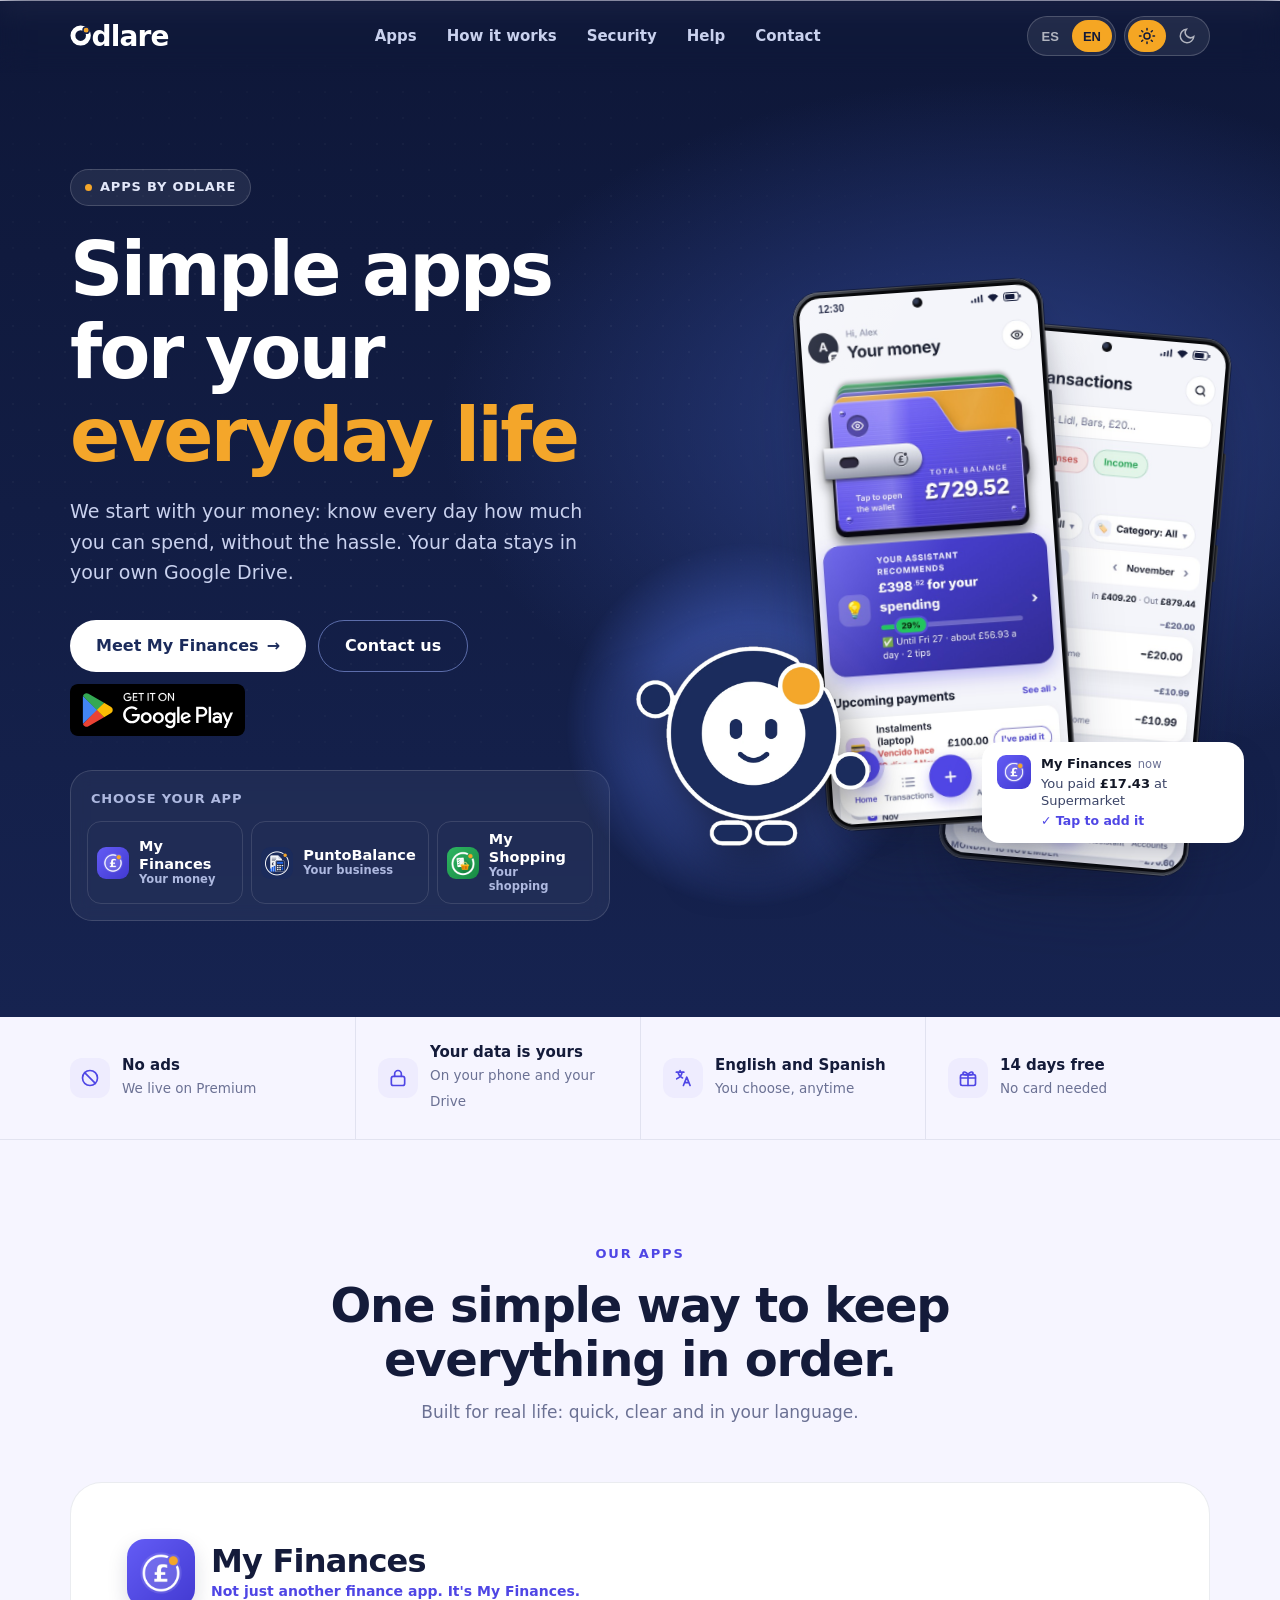
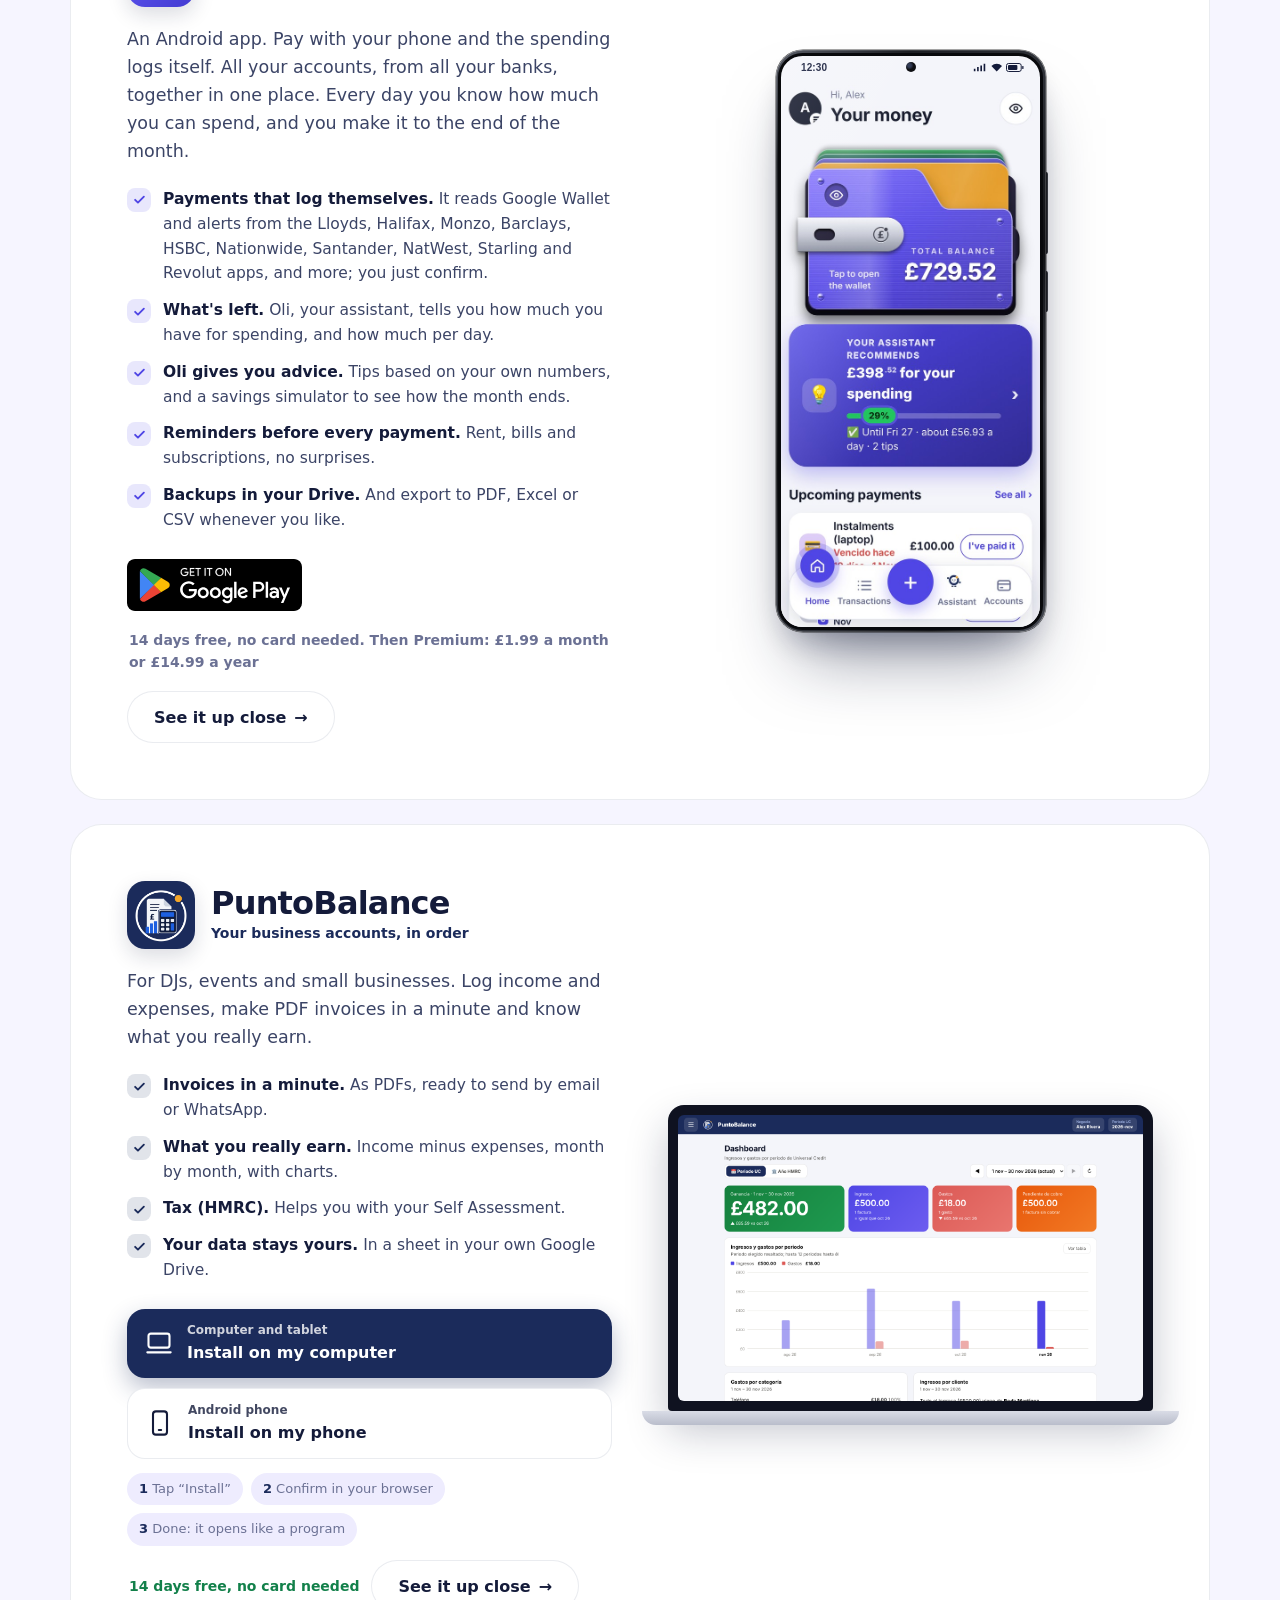
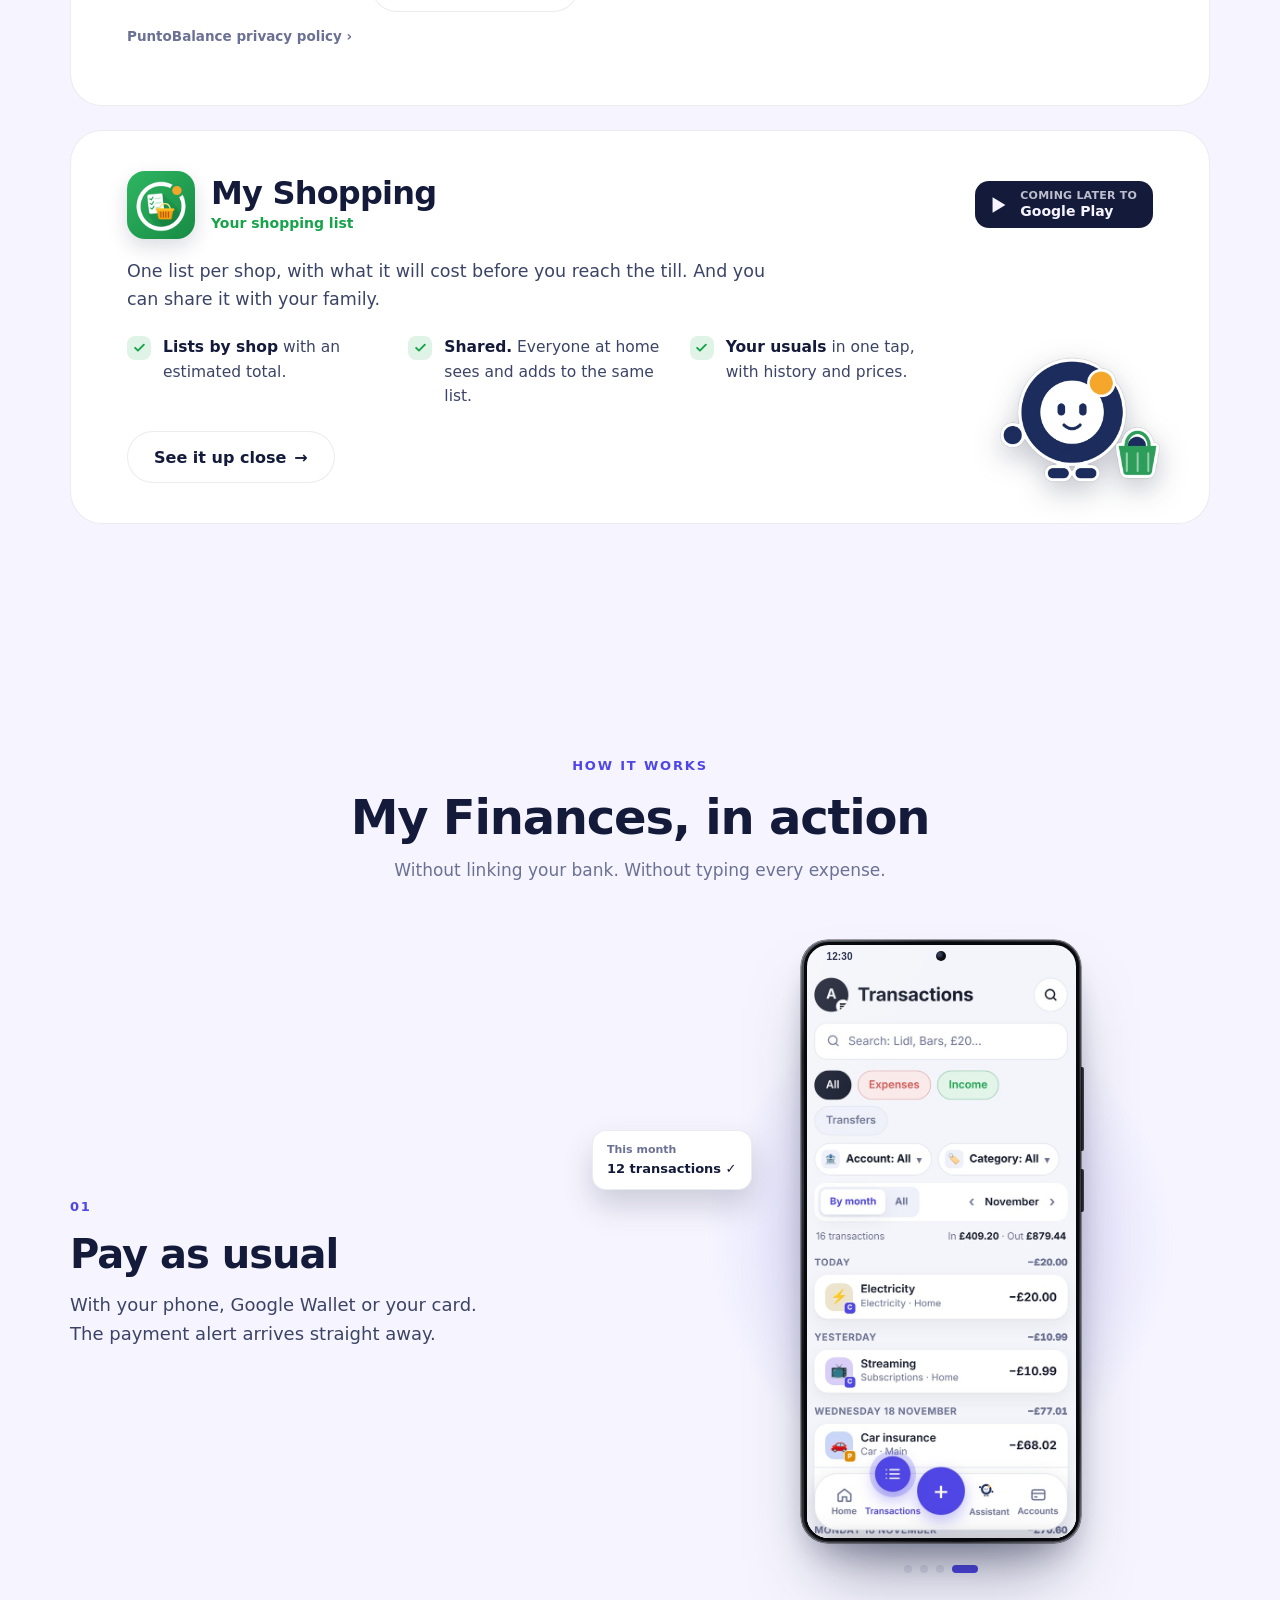
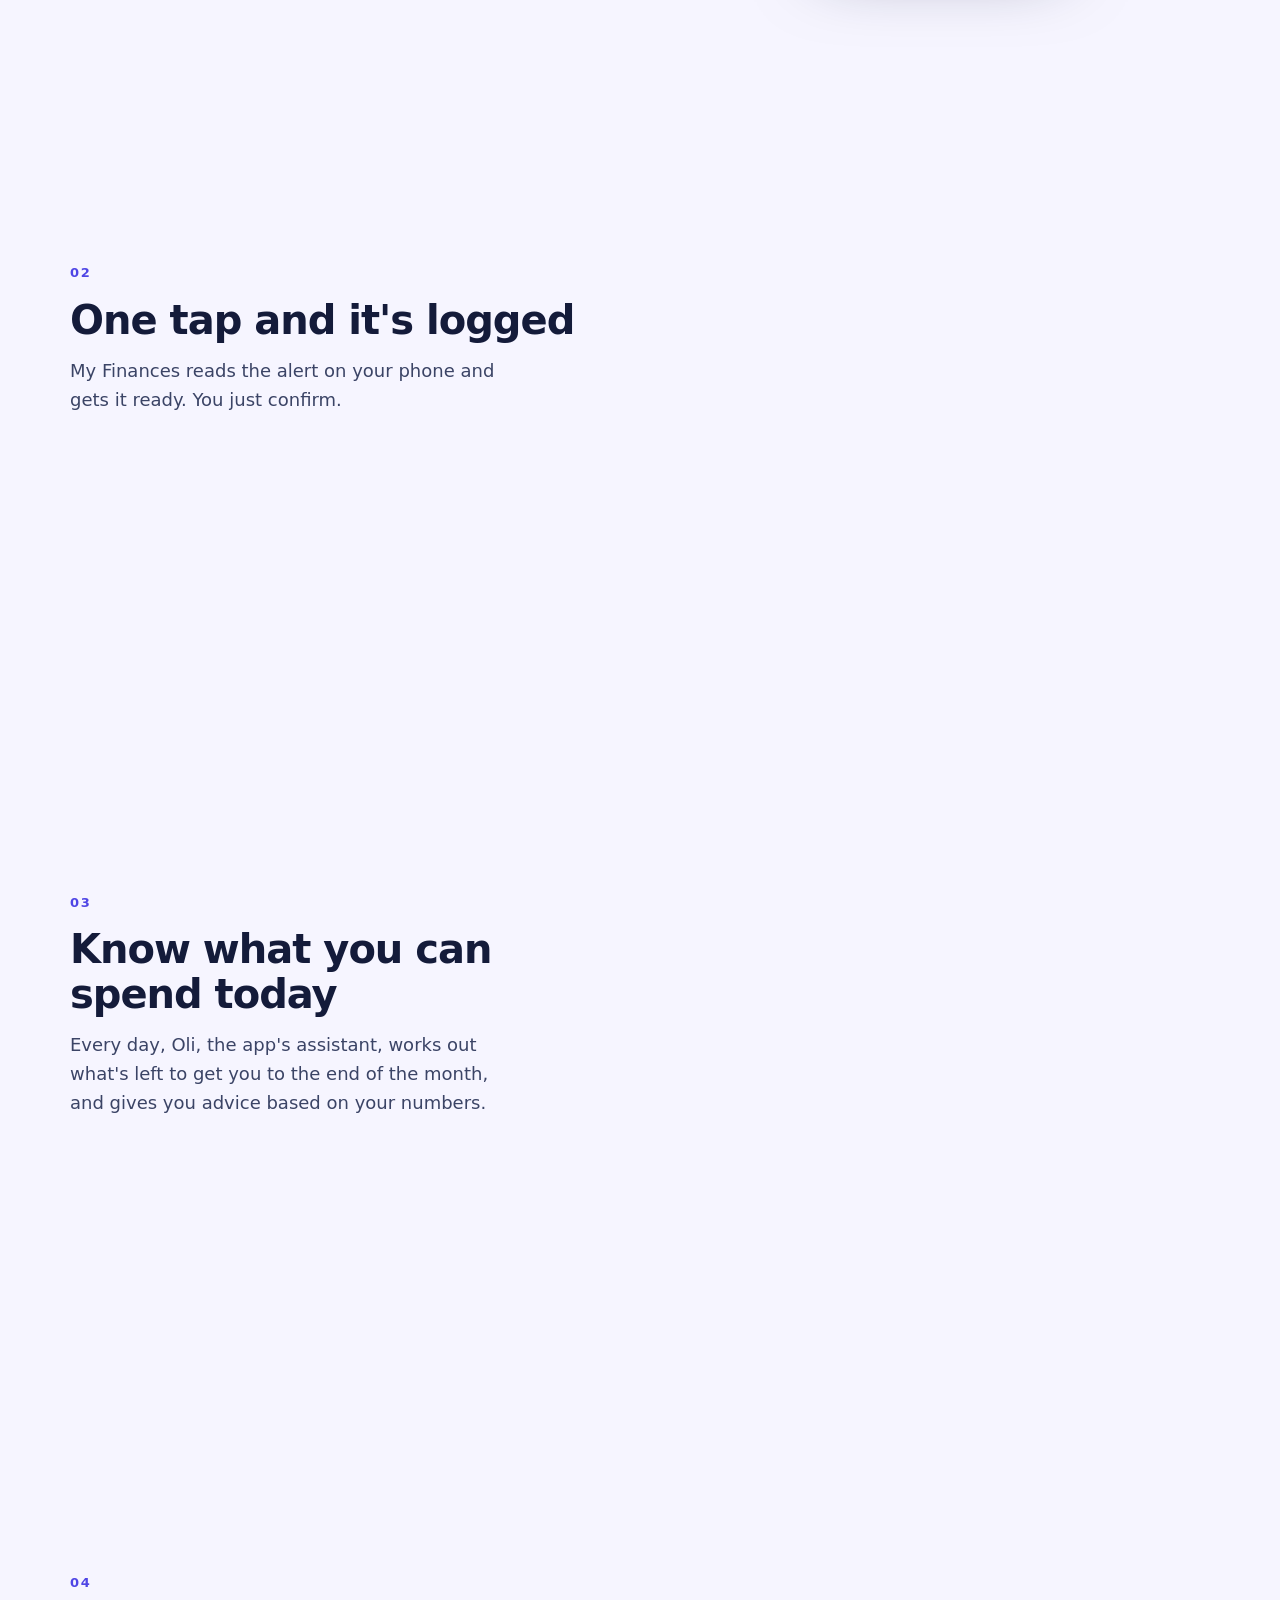
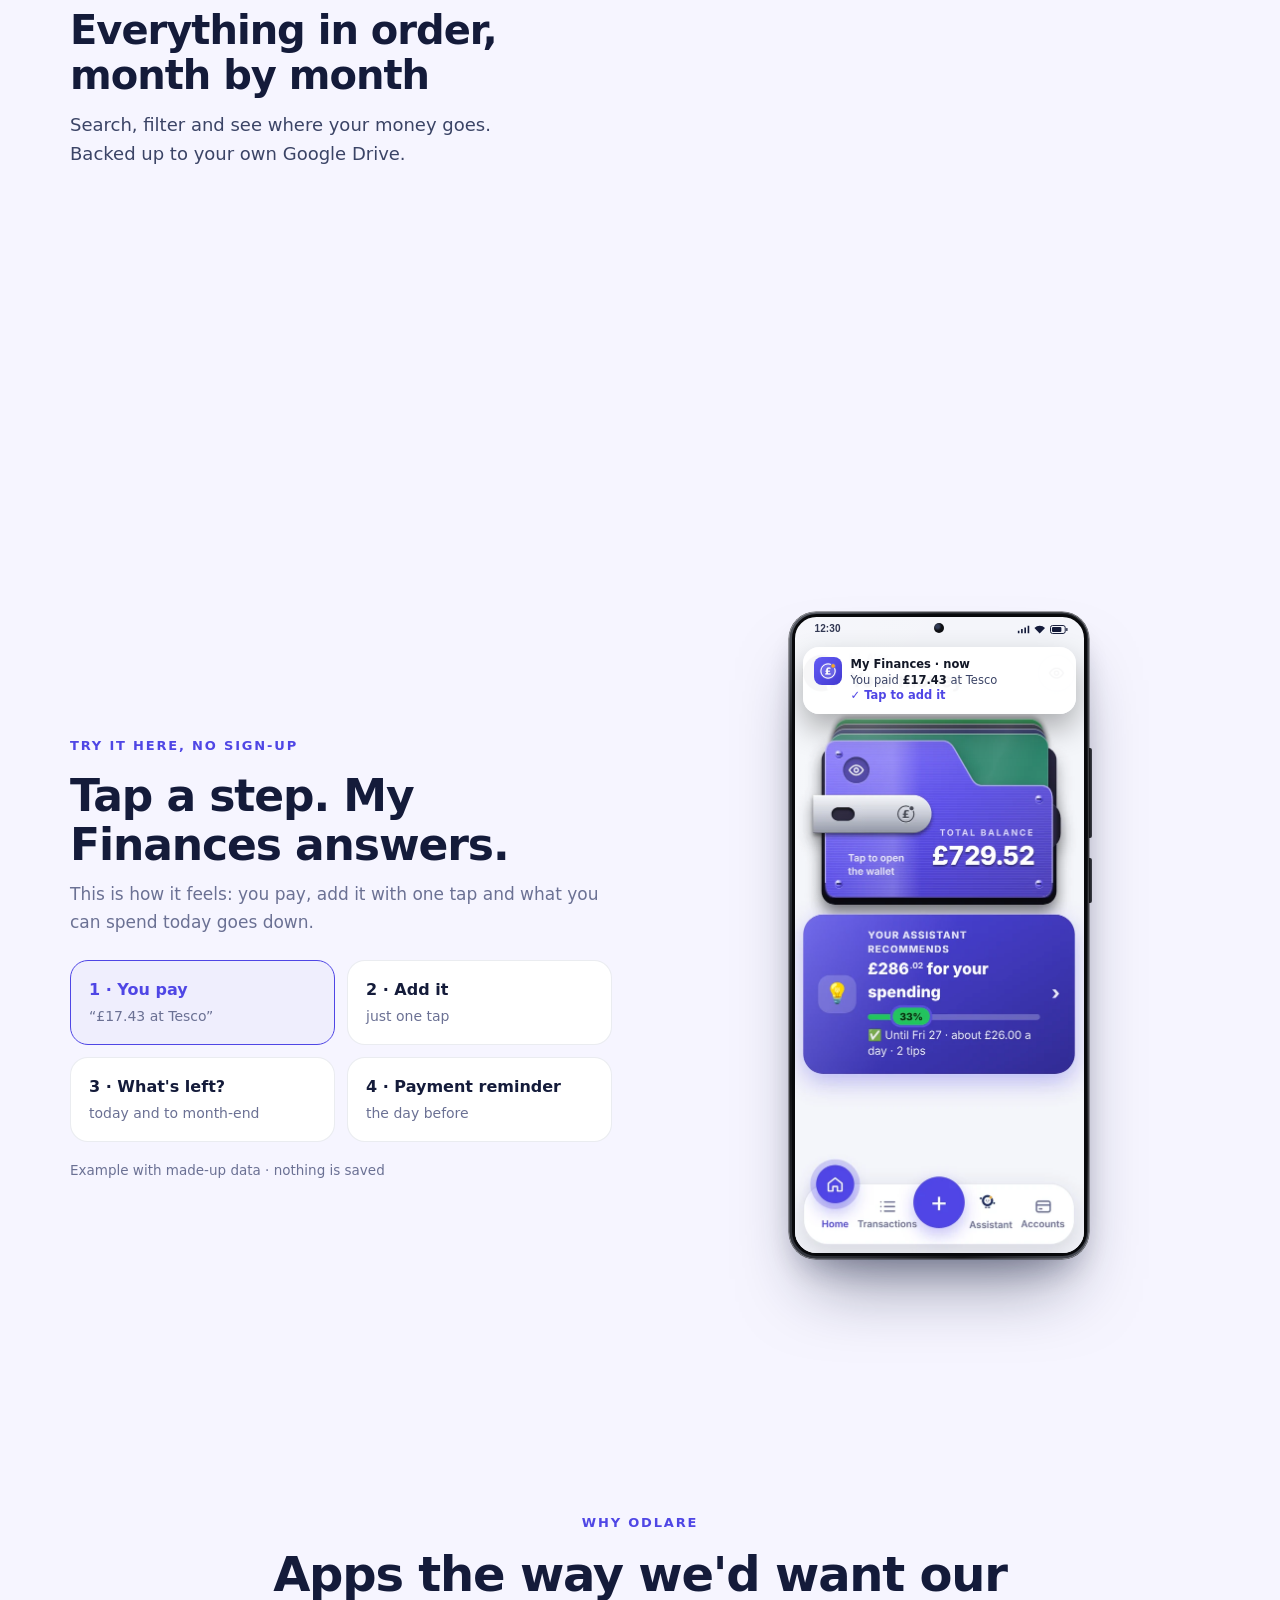
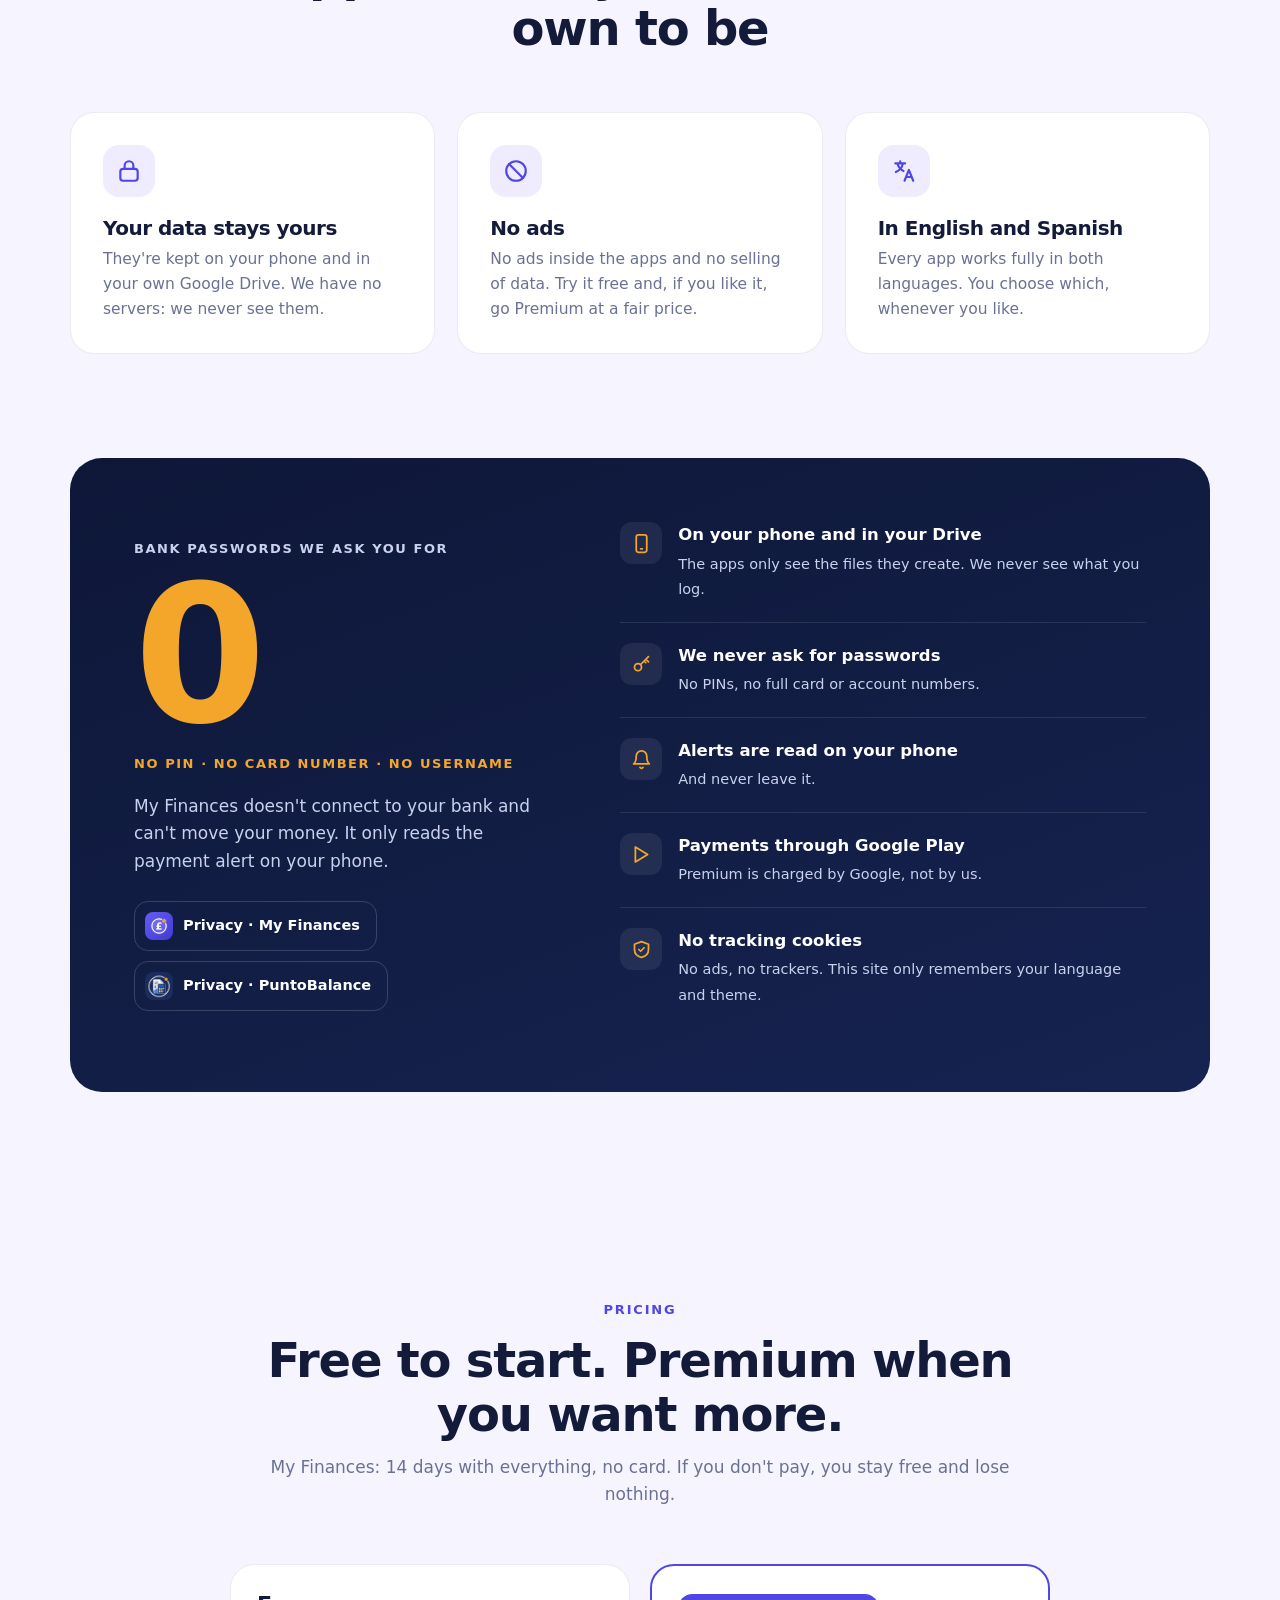
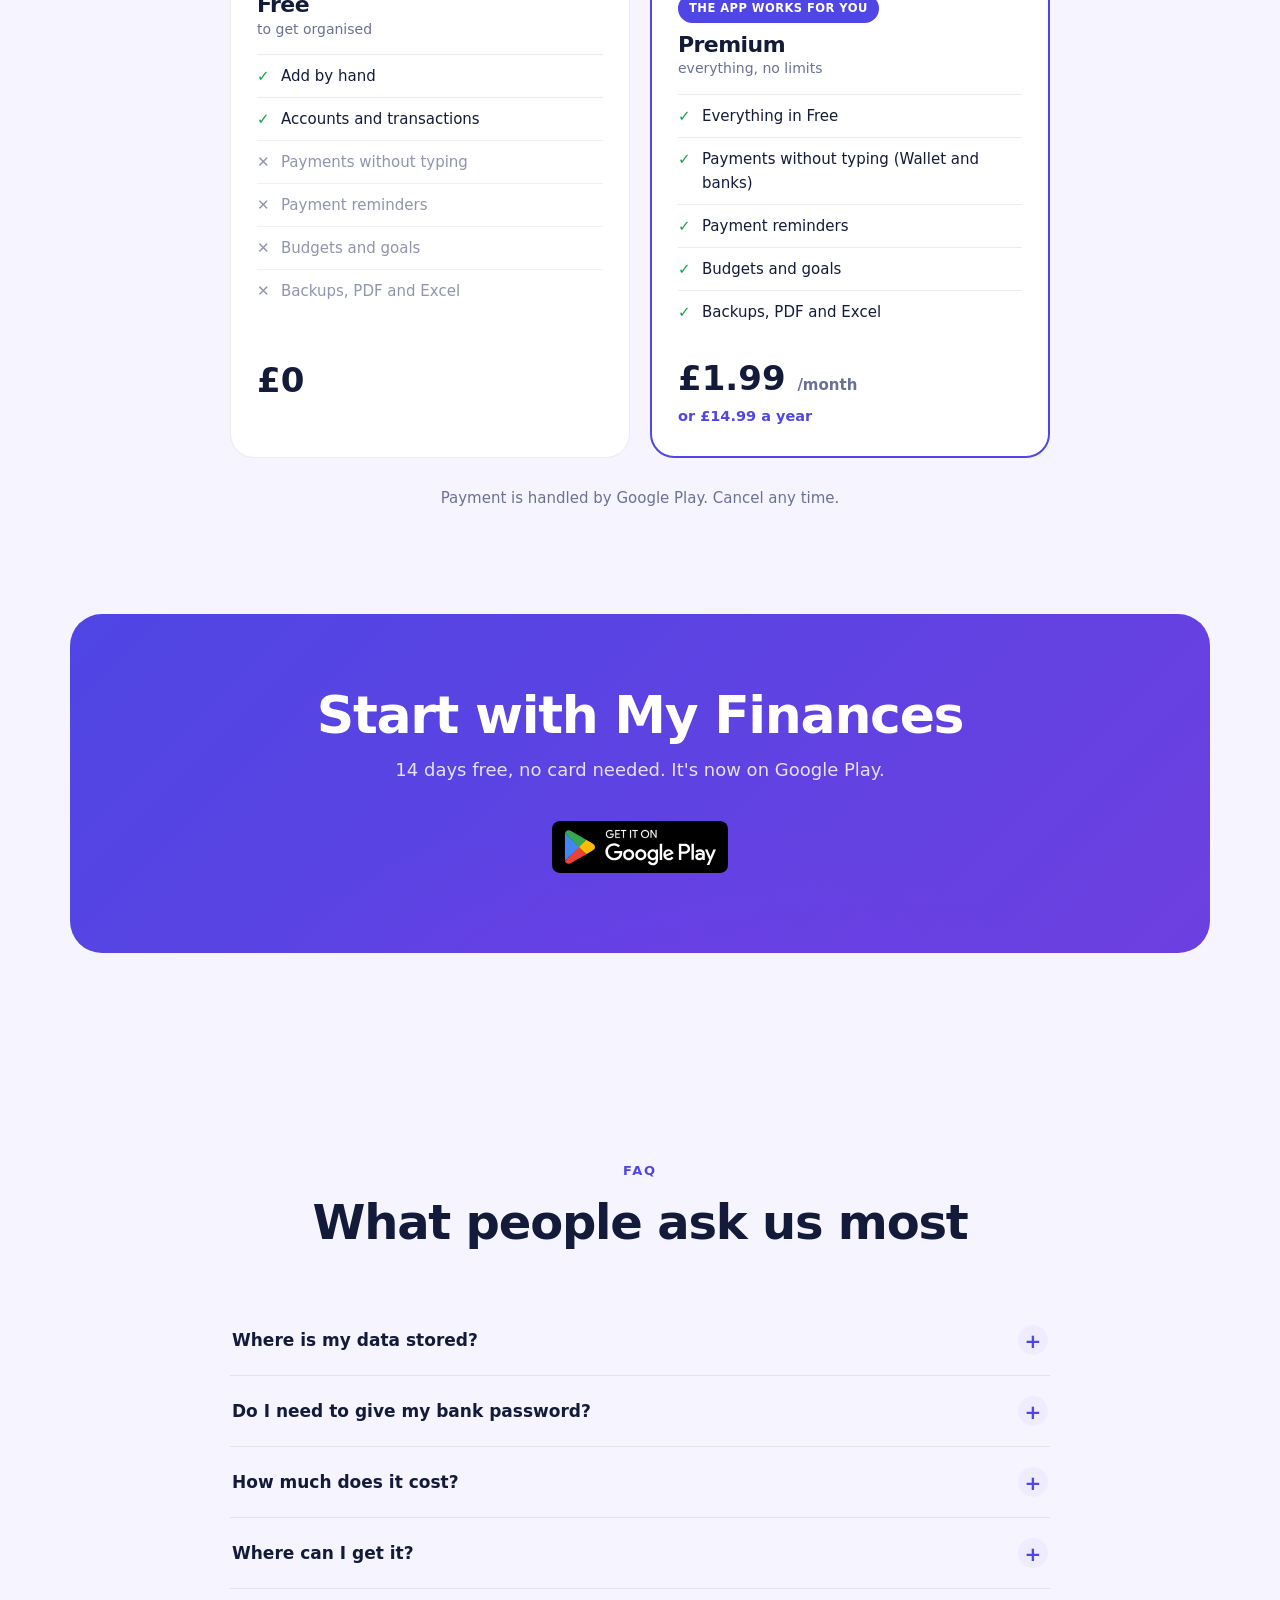
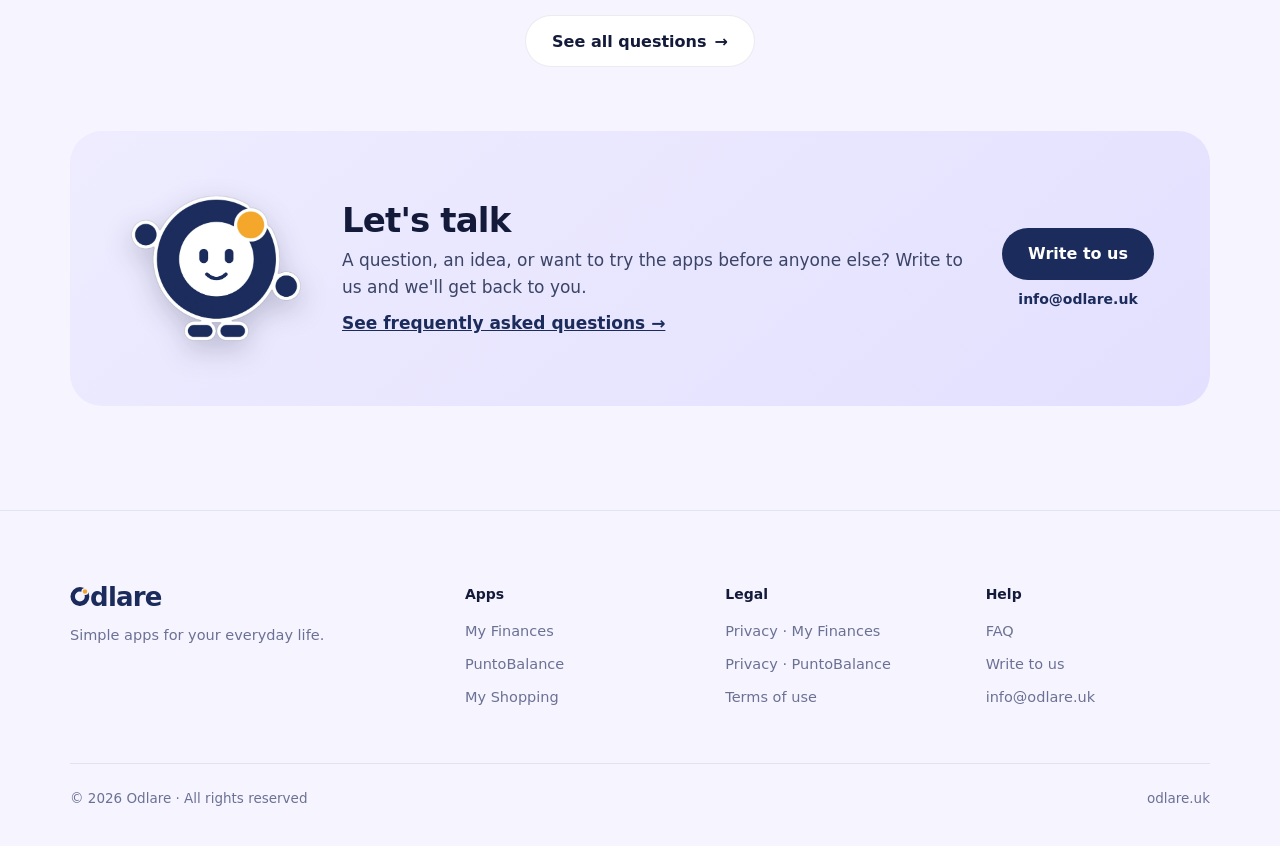
==== commit b635f443: "Web: demo rehecha con la app 2.10.2 actual (cartera de metal, Oli nuevo), ES y EN Co-Authored-By: Cl" ====
--- a/index.html
+++ b/index.html
@@ -2,7 +2,7 @@
 <html lang="es">
 <head>
 <meta charset="utf-8">
-<meta http-equiv="Content-Security-Policy" content="default-src 'self'; script-src 'self' 'sha256-3H8ns8wiiK9A3f/dCUdtPKDYPZGLy/FL6FqJK190CRc='; style-src 'self' 'unsafe-inline' https://fonts.googleapis.com; font-src https://fonts.gstatic.com; img-src 'self' data:; connect-src https://docs.google.com; form-action 'self' https://docs.google.com; base-uri 'self'; object-src 'none'; upgrade-insecure-requests">
+<meta http-equiv="Content-Security-Policy" content="default-src 'self'; script-src 'self' 'sha256-iWpvLaMHUMFvYJIX9MfLZElrgHJ6GzLj/s5GBOCNfyA='; style-src 'self' 'unsafe-inline' https://fonts.googleapis.com; font-src https://fonts.gstatic.com; img-src 'self' data:; connect-src https://docs.google.com; form-action 'self' https://docs.google.com; base-uri 'self'; object-src 'none'; upgrade-insecure-requests">
 <meta name="referrer" content="strict-origin-when-cross-origin">
 <meta name="format-detection" content="telephone=no">
 <meta name="viewport" content="width=device-width, initial-scale=1, viewport-fit=cover">
@@ -516,14 +516,14 @@
     </div>
     <div class="phones" aria-hidden="true">
       <div class="heroGlow"></div><img class="heroOli" src="img/oli-hero.webp?v=3" alt="">
-      <div class="phone p2"><div class="scr"><div class="sb"><span>12:30</span><span class="ico"><svg viewBox="0 0 16 11"><path d="M1 10h2V7H1zM5 10h2V5H5zM9 10h2V3H9zM13 10h2V1h-2z" fill="currentColor"/></svg><svg viewBox="0 0 14 11"><path d="M7 10.5 0.5 3.6a9.4 9.4 0 0 1 13 0z" fill="currentColor"/></svg><svg viewBox="0 0 22 11"><rect x="0.6" y="0.6" width="18" height="9.8" rx="2.6" fill="none" stroke="currentColor" stroke-width="1.2"/><rect x="2.4" y="2.4" width="11.5" height="6.2" rx="1.3" fill="currentColor"/><rect x="19.8" y="3.6" width="1.6" height="3.8" rx=".8" fill="currentColor"/></svg></span></div><img data-img="fin2" src="img/fin2-es.jpg" alt=""></div></div>
+      <div class="phone p2"><div class="scr"><div class="sb"><span>12:30</span><span class="ico"><svg viewBox="0 0 16 11"><path d="M1 10h2V7H1zM5 10h2V5H5zM9 10h2V3H9zM13 10h2V1h-2z" fill="currentColor"/></svg><svg viewBox="0 0 14 11"><path d="M7 10.5 0.5 3.6a9.4 9.4 0 0 1 13 0z" fill="currentColor"/></svg><svg viewBox="0 0 22 11"><rect x="0.6" y="0.6" width="18" height="9.8" rx="2.6" fill="none" stroke="currentColor" stroke-width="1.2"/><rect x="2.4" y="2.4" width="11.5" height="6.2" rx="1.3" fill="currentColor"/><rect x="19.8" y="3.6" width="1.6" height="3.8" rx=".8" fill="currentColor"/></svg></span></div><img data-img="fin2" src="img/fin2-es-v2.jpg" alt=""></div></div>
       <div class="noti">
         <img src="img/icono-finanzas.png" alt="">
         <div><b data-es="Mis Finanzas" data-en="My Finances">Mis Finanzas</b><span class="t" data-es="ahora" data-en="now">ahora</span>
           <p data-es="Pagaste <b>£17.43</b> en Súper" data-en="You paid <b>£17.43</b> at Supermarket">Pagaste <b>£17.43</b> en Súper</p>
           <em data-es="✓ Toca para apuntarlo" data-en="✓ Tap to add it">✓ Toca para apuntarlo</em></div>
       </div>
-      <div class="phone p1"><div class="scr"><div class="sb"><span>12:30</span><span class="ico"><svg viewBox="0 0 16 11"><path d="M1 10h2V7H1zM5 10h2V5H5zM9 10h2V3H9zM13 10h2V1h-2z" fill="currentColor"/></svg><svg viewBox="0 0 14 11"><path d="M7 10.5 0.5 3.6a9.4 9.4 0 0 1 13 0z" fill="currentColor"/></svg><svg viewBox="0 0 22 11"><rect x="0.6" y="0.6" width="18" height="9.8" rx="2.6" fill="none" stroke="currentColor" stroke-width="1.2"/><rect x="2.4" y="2.4" width="11.5" height="6.2" rx="1.3" fill="currentColor"/><rect x="19.8" y="3.6" width="1.6" height="3.8" rx=".8" fill="currentColor"/></svg></span></div><img data-img="fin" src="img/fin-es.jpg" alt=""></div></div>
+      <div class="phone p1"><div class="scr"><div class="sb"><span>12:30</span><span class="ico"><svg viewBox="0 0 16 11"><path d="M1 10h2V7H1zM5 10h2V5H5zM9 10h2V3H9zM13 10h2V1h-2z" fill="currentColor"/></svg><svg viewBox="0 0 14 11"><path d="M7 10.5 0.5 3.6a9.4 9.4 0 0 1 13 0z" fill="currentColor"/></svg><svg viewBox="0 0 22 11"><rect x="0.6" y="0.6" width="18" height="9.8" rx="2.6" fill="none" stroke="currentColor" stroke-width="1.2"/><rect x="2.4" y="2.4" width="11.5" height="6.2" rx="1.3" fill="currentColor"/><rect x="19.8" y="3.6" width="1.6" height="3.8" rx=".8" fill="currentColor"/></svg></span></div><img data-img="fin" src="img/fin-es-v2.jpg" alt=""></div></div>
     </div>
   </div>
 </section>
@@ -566,7 +566,7 @@
           <button type="button" class="btn sec" data-app="fin" data-es="Verla a fondo <span class=fl>→</span>" data-en="See it up close <span class=fl>→</span>">Verla a fondo <span class=fl>→</span></button>
         </div>
       </div>
-      <div class="media" data-app="fin"><div class="phone"><div class="scr"><div class="sb"><span>12:30</span><span class="ico"><svg viewBox="0 0 16 11"><path d="M1 10h2V7H1zM5 10h2V5H5zM9 10h2V3H9zM13 10h2V1h-2z" fill="currentColor"/></svg><svg viewBox="0 0 14 11"><path d="M7 10.5 0.5 3.6a9.4 9.4 0 0 1 13 0z" fill="currentColor"/></svg><svg viewBox="0 0 22 11"><rect x="0.6" y="0.6" width="18" height="9.8" rx="2.6" fill="none" stroke="currentColor" stroke-width="1.2"/><rect x="2.4" y="2.4" width="11.5" height="6.2" rx="1.3" fill="currentColor"/><rect x="19.8" y="3.6" width="1.6" height="3.8" rx=".8" fill="currentColor"/></svg></span></div><img data-img="fin" src="img/fin-es.jpg" alt="Mis Finanzas"></div></div></div>
+      <div class="media" data-app="fin"><div class="phone"><div class="scr"><div class="sb"><span>12:30</span><span class="ico"><svg viewBox="0 0 16 11"><path d="M1 10h2V7H1zM5 10h2V5H5zM9 10h2V3H9zM13 10h2V1h-2z" fill="currentColor"/></svg><svg viewBox="0 0 14 11"><path d="M7 10.5 0.5 3.6a9.4 9.4 0 0 1 13 0z" fill="currentColor"/></svg><svg viewBox="0 0 22 11"><rect x="0.6" y="0.6" width="18" height="9.8" rx="2.6" fill="none" stroke="currentColor" stroke-width="1.2"/><rect x="2.4" y="2.4" width="11.5" height="6.2" rx="1.3" fill="currentColor"/><rect x="19.8" y="3.6" width="1.6" height="3.8" rx=".8" fill="currentColor"/></svg></span></div><img data-img="fin" src="img/fin-es-v2.jpg" alt="Mis Finanzas"></div></div></div>
     </article>
 
     <article class="app pb rv" id="puntobalance">
@@ -632,8 +632,8 @@
         <div class="sh-sticky" id="shSticky" data-p="1">
           <div class="sh-glow"></div>
           <div class="phone shp" aria-hidden="true"><div class="scr"><div class="sb"><span>12:30</span><span></span></div>
-            <img class="lay lay1" data-img="fin" src="img/fin-es.jpg" alt="">
-            <img class="lay lay2" data-img="fin2" src="img/fin2-es.jpg" alt="" loading="lazy" decoding="async">
+            <img class="lay lay1" data-img="fin" src="img/fin-es-v2.jpg" alt="">
+            <img class="lay lay2" data-img="fin2" src="img/fin2-es-v2.jpg" alt="" loading="lazy" decoding="async">
             <div class="s-noti"><img src="img/icono-finanzas.png" alt=""><div><b data-es="Mis Finanzas" data-en="My Finances">Mis Finanzas</b><br><span data-es="Pagaste <b>£17.43</b> en Súper" data-en="You paid <b>£17.43</b> at Supermarket">Pagaste <b>£17.43</b> en Súper</span><br><em data-es="✓ Toca para apuntarlo" data-en="✓ Tap to add it">✓ Toca para apuntarlo</em></div></div>
             <div class="s-ring"></div>
             <div class="s-sheet"><div class="bar"></div><div class="t" data-es="Nuevo gasto" data-en="New expense">Nuevo gasto</div><div class="m">£17.43</div>
@@ -668,10 +668,10 @@
       </div>
       <div class="pwrap">
         <div class="phone shp pph" aria-live="polite"><div class="scr"><div class="sb"><span>12:30</span><span class="ico"><svg viewBox="0 0 16 11"><path d="M1 10h2V7H1zM5 10h2V5H5zM9 10h2V3H9zM13 10h2V1h-2z" fill="currentColor"/></svg><svg viewBox="0 0 14 11"><path d="M7 10.5 0.5 3.6a9.4 9.4 0 0 1 13 0z" fill="currentColor"/></svg><svg viewBox="0 0 22 11"><rect x="0.6" y="0.6" width="18" height="9.8" rx="2.6" fill="none" stroke="currentColor" stroke-width="1.2"/><rect x="2.4" y="2.4" width="11.5" height="6.2" rx="1.3" fill="currentColor"/><rect x="19.8" y="3.6" width="1.6" height="3.8" rx=".8" fill="currentColor"/></svg></span></div>
-          <img class="pl" data-pimg="1" src="img/prueba-1-es.webp" alt="" style="opacity:1">
-          <img class="pl" data-pimg="2" src="img/prueba-2-es.webp" alt="" loading="lazy" decoding="async">
-          <img class="pl" data-pimg="3a" src="img/prueba-3a-es.webp" alt="" loading="lazy" decoding="async">
-          <img class="pl" data-pimg="3b" src="img/prueba-3b-es.webp" alt="" loading="lazy" decoding="async">
+          <img class="pl" data-pimg="1" src="img/prueba-1-es-v4.webp" alt="" style="opacity:1">
+          <img class="pl" data-pimg="2" src="img/prueba-2-es-v4.webp" alt="" loading="lazy" decoding="async">
+          <img class="pl" data-pimg="3a" src="img/prueba-3a-es-v4.webp" alt="" loading="lazy" decoding="async">
+          <img class="pl" data-pimg="3b" src="img/prueba-3b-es-v4.webp" alt="" loading="lazy" decoding="async">
           <div class="s-noti pnoti" id="pNoti1"><img src="img/icono-finanzas.png" alt=""><div><b data-es="Mis Finanzas · ahora" data-en="My Finances · now">Mis Finanzas · ahora</b><br><span data-es="Pagaste <b>£17.43</b> en Tesco" data-en="You paid <b>£17.43</b> at Tesco">Pagaste <b>£17.43</b> en Tesco</span><br><em data-es="✓ Toca para apuntarlo" data-en="✓ Tap to add it">✓ Toca para apuntarlo</em></div></div>
           <div class="s-noti pnoti" id="pNoti4"><img src="img/icono-finanzas.png" alt=""><div><b data-es="Mis Finanzas · 9:00" data-en="My Finances · 9:00">Mis Finanzas · 9:00</b><br><span data-es="🔔 <b>Council Tax en 1 día · £111.00</b>" data-en="🔔 <b>Council Tax in 1 day · £111.00</b>">🔔 <b>Council Tax en 1 día · £111.00</b></span><br><span data-es="El lun 16 nov, desde Nationwide." data-en="On Mon 16 Nov, from Nationwide.">El lun 16 nov, desde Nationwide.</span></div></div>
           <button type="button" class="pguardar" id="pGuardar" data-es="Guardar" data-en="Save">Guardar</button>
@@ -889,9 +889,9 @@
         <div class="dv-chip l" data-i="1" aria-hidden="true"><span data-es="🔔 Pagaste £17.43" data-en="🔔 You paid £17.43">🔔 Pagaste £17.43</span><small data-es="Apuntado solo" data-en="Logged automatically">Apuntado solo</small></div>
         <div class="dv-chip l" data-i="2" aria-hidden="true"><span data-es="📅 Mié 18 nov" data-en="📅 Wed 18 Nov">📅 Mié 18 nov</span><small data-es="2 pagos previstos" data-en="2 payments due">2 pagos previstos</small></div>
         <div class="phone" aria-hidden="true"><div class="scr"><div class="sb"><span>12:30</span><span></span></div>
-          <img class="dv-shot" data-i="0" data-src-es="img/fin-es.jpg" data-src-en="img/fin-en.jpg" alt="" decoding="async">
-          <img class="dv-shot" data-i="1" data-src-es="img/fin2-es.jpg" data-src-en="img/fin2-en.jpg" alt="" decoding="async">
-          <img class="dv-shot" data-i="2" data-src-es="img/fin3-es.jpg" data-src-en="img/fin3-en.jpg" alt="" decoding="async">
+          <img class="dv-shot" data-i="0" data-src-es="img/fin-es-v2.jpg" data-src-en="img/fin-en-v2.jpg" alt="" decoding="async">
+          <img class="dv-shot" data-i="1" data-src-es="img/fin2-es-v2.jpg" data-src-en="img/fin2-en-v2.jpg" alt="" decoding="async">
+          <img class="dv-shot" data-i="2" data-src-es="img/fin3-es-v2.jpg" data-src-en="img/fin3-en-v2.jpg" alt="" decoding="async">
         </div></div>
       </div>
     </div>
@@ -962,7 +962,7 @@
 
 <script>
 (function(){
-  var IMG={fin:{es:"img/fin-es.jpg",en:"img/fin-en.jpg"},fin2:{es:"img/fin2-es.jpg",en:"img/fin2-en.jpg"}};
+  var IMG={fin:{es:"img/fin-es-v2.jpg",en:"img/fin-en-v2.jpg"},fin2:{es:"img/fin2-es-v2.jpg",en:"img/fin2-en-v2.jpg"}};
   var raiz=document.documentElement, lang="es";
   function leer(k){try{return localStorage.getItem(k)}catch(e){return null}}
   function poner(k,v){try{localStorage.setItem(k,v)}catch(e){}}
@@ -1084,8 +1084,8 @@
   } else document.querySelectorAll(".rv").forEach(function(e){e.classList.add("on")});
 })();
 </script>
-<script src="js/detalle.js" defer></script>
-<script src="js/prueba.js" defer></script>
+<script src="js/detalle.js?v=3" defer></script>
+<script src="js/prueba.js?v=4" defer></script>
 
 </body>
 </html>
